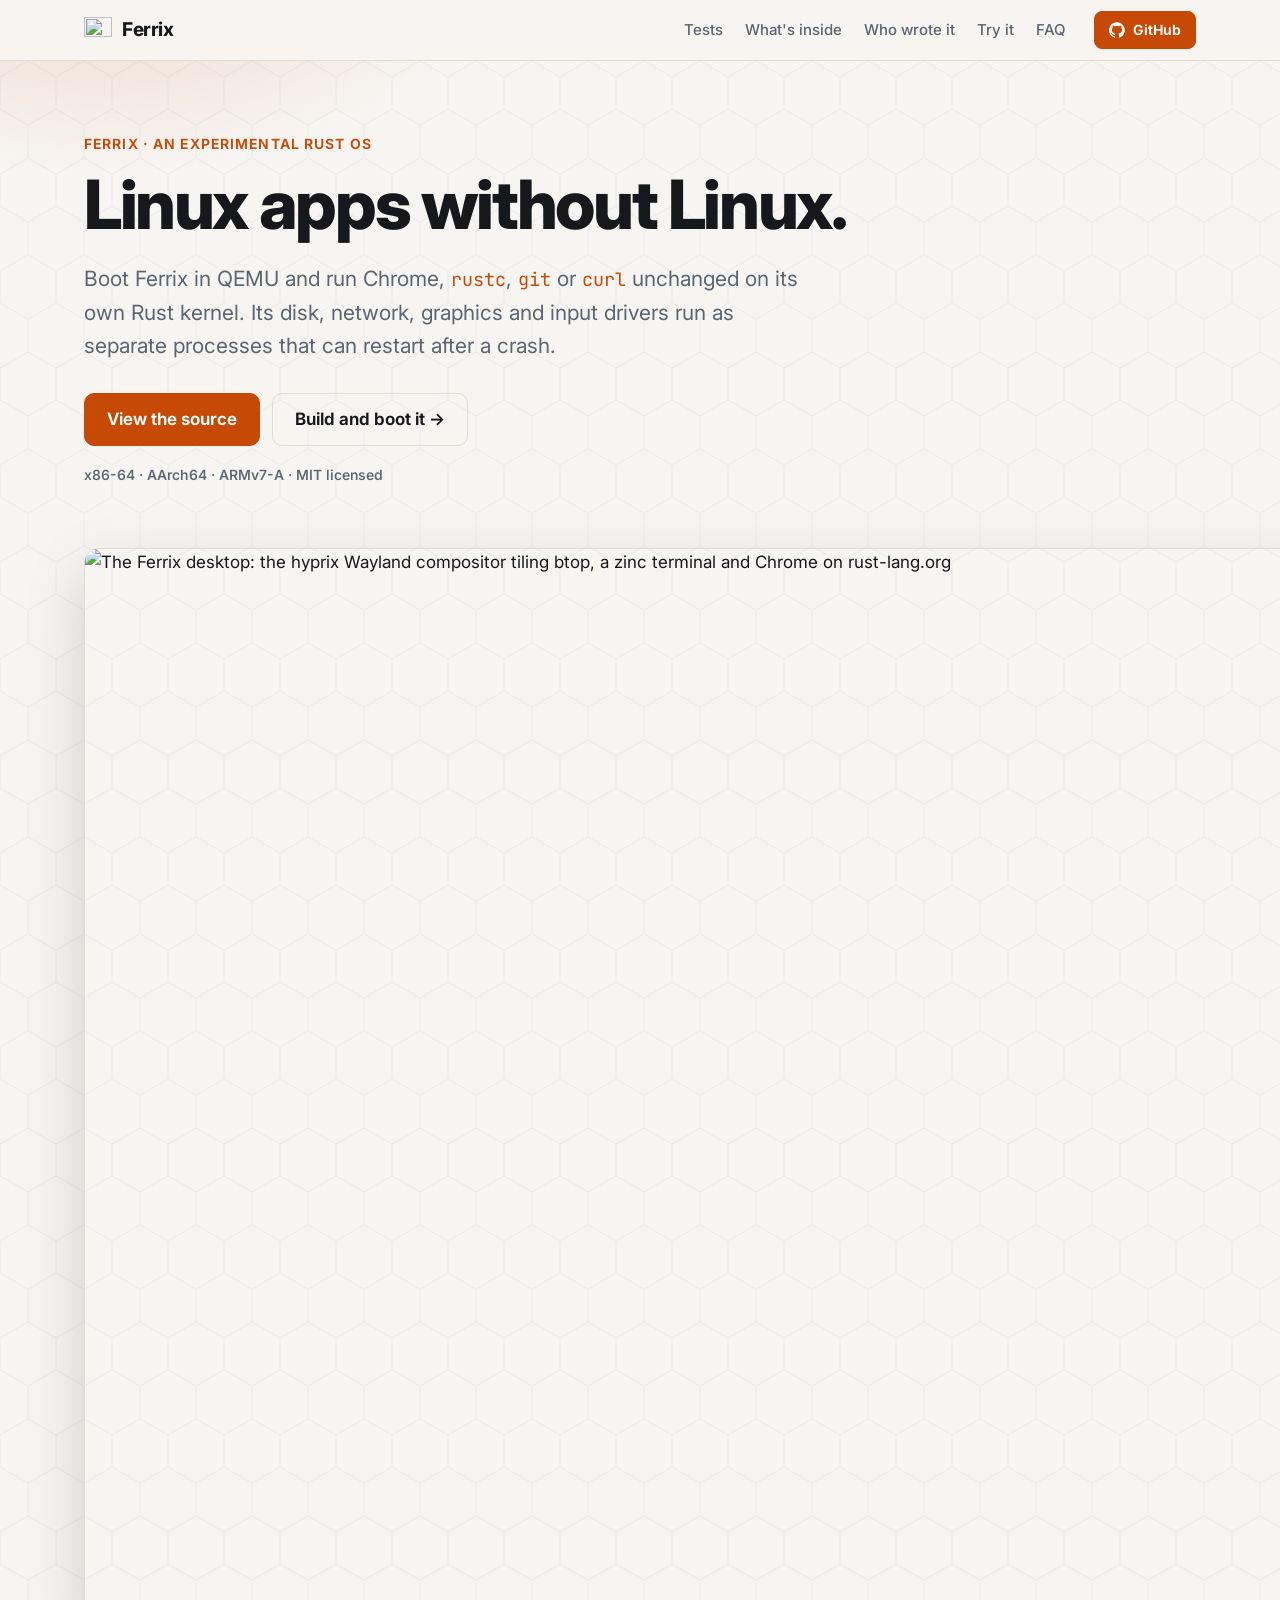
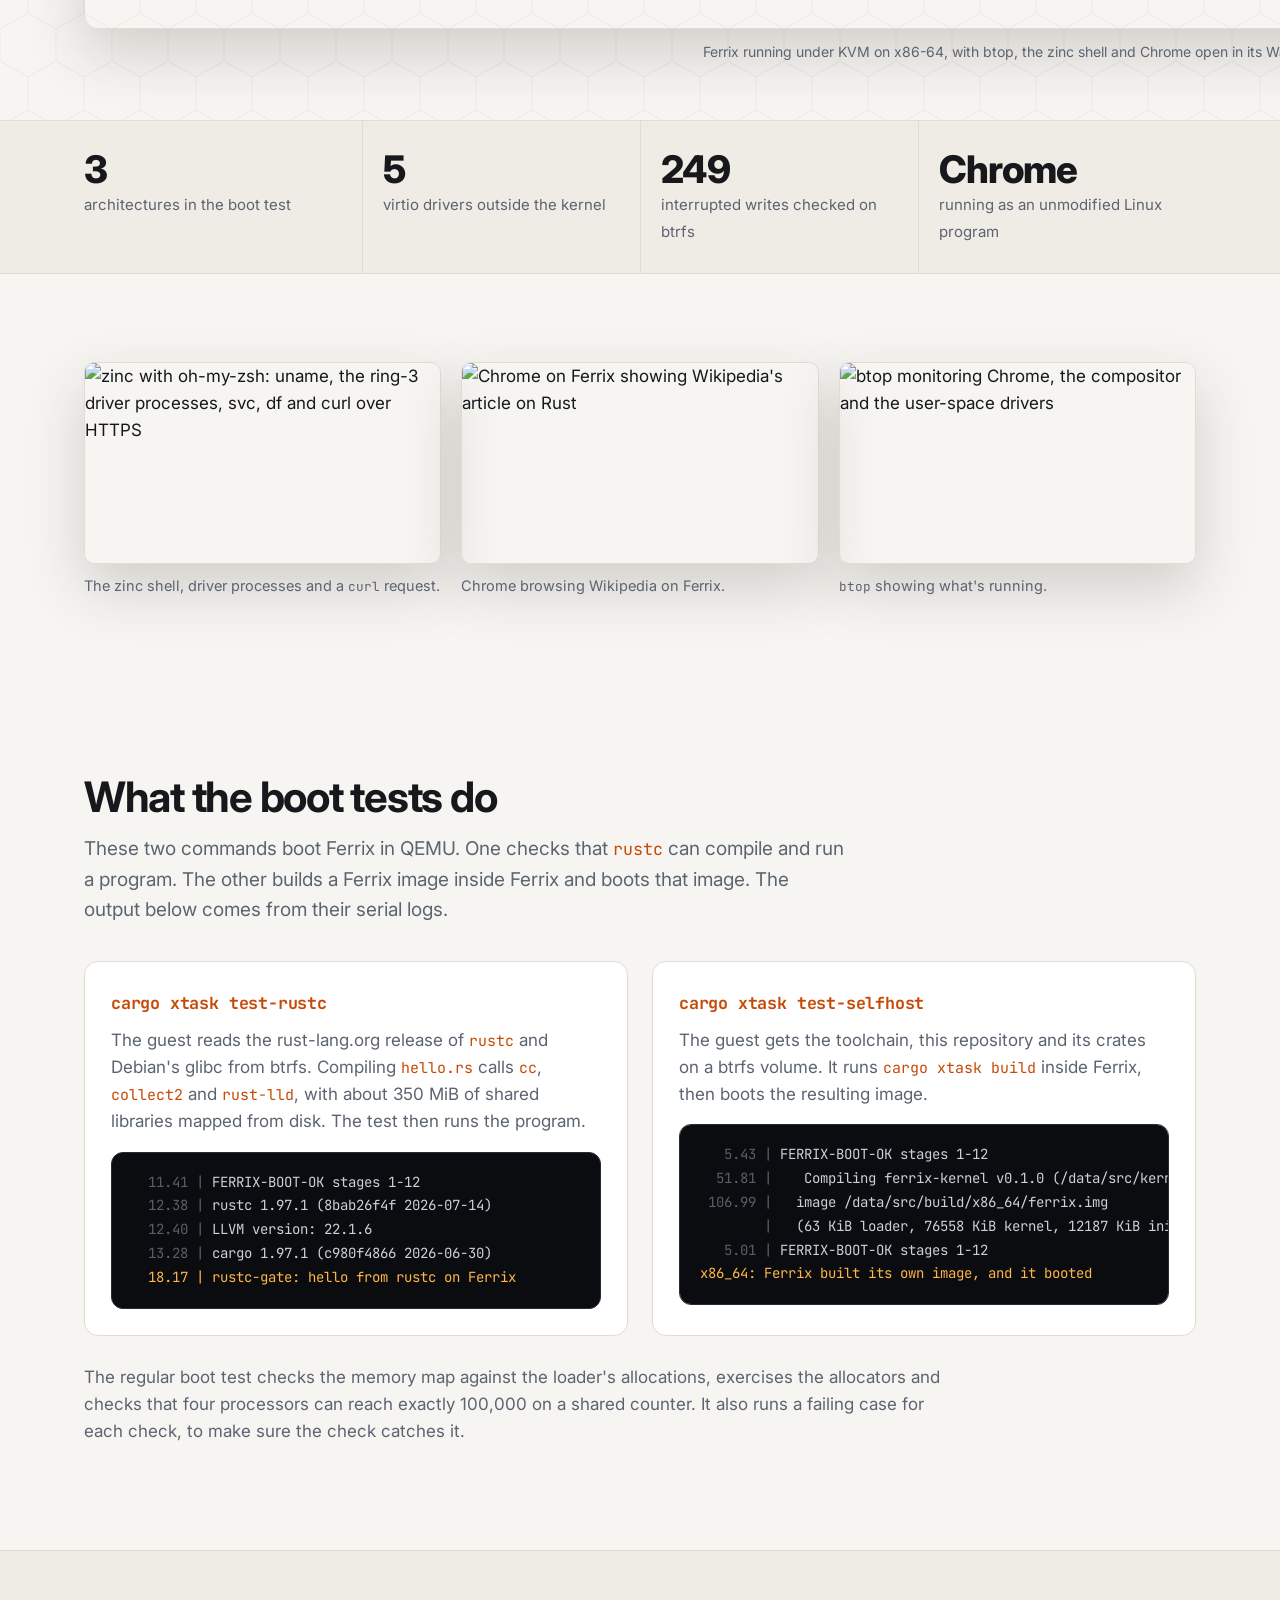
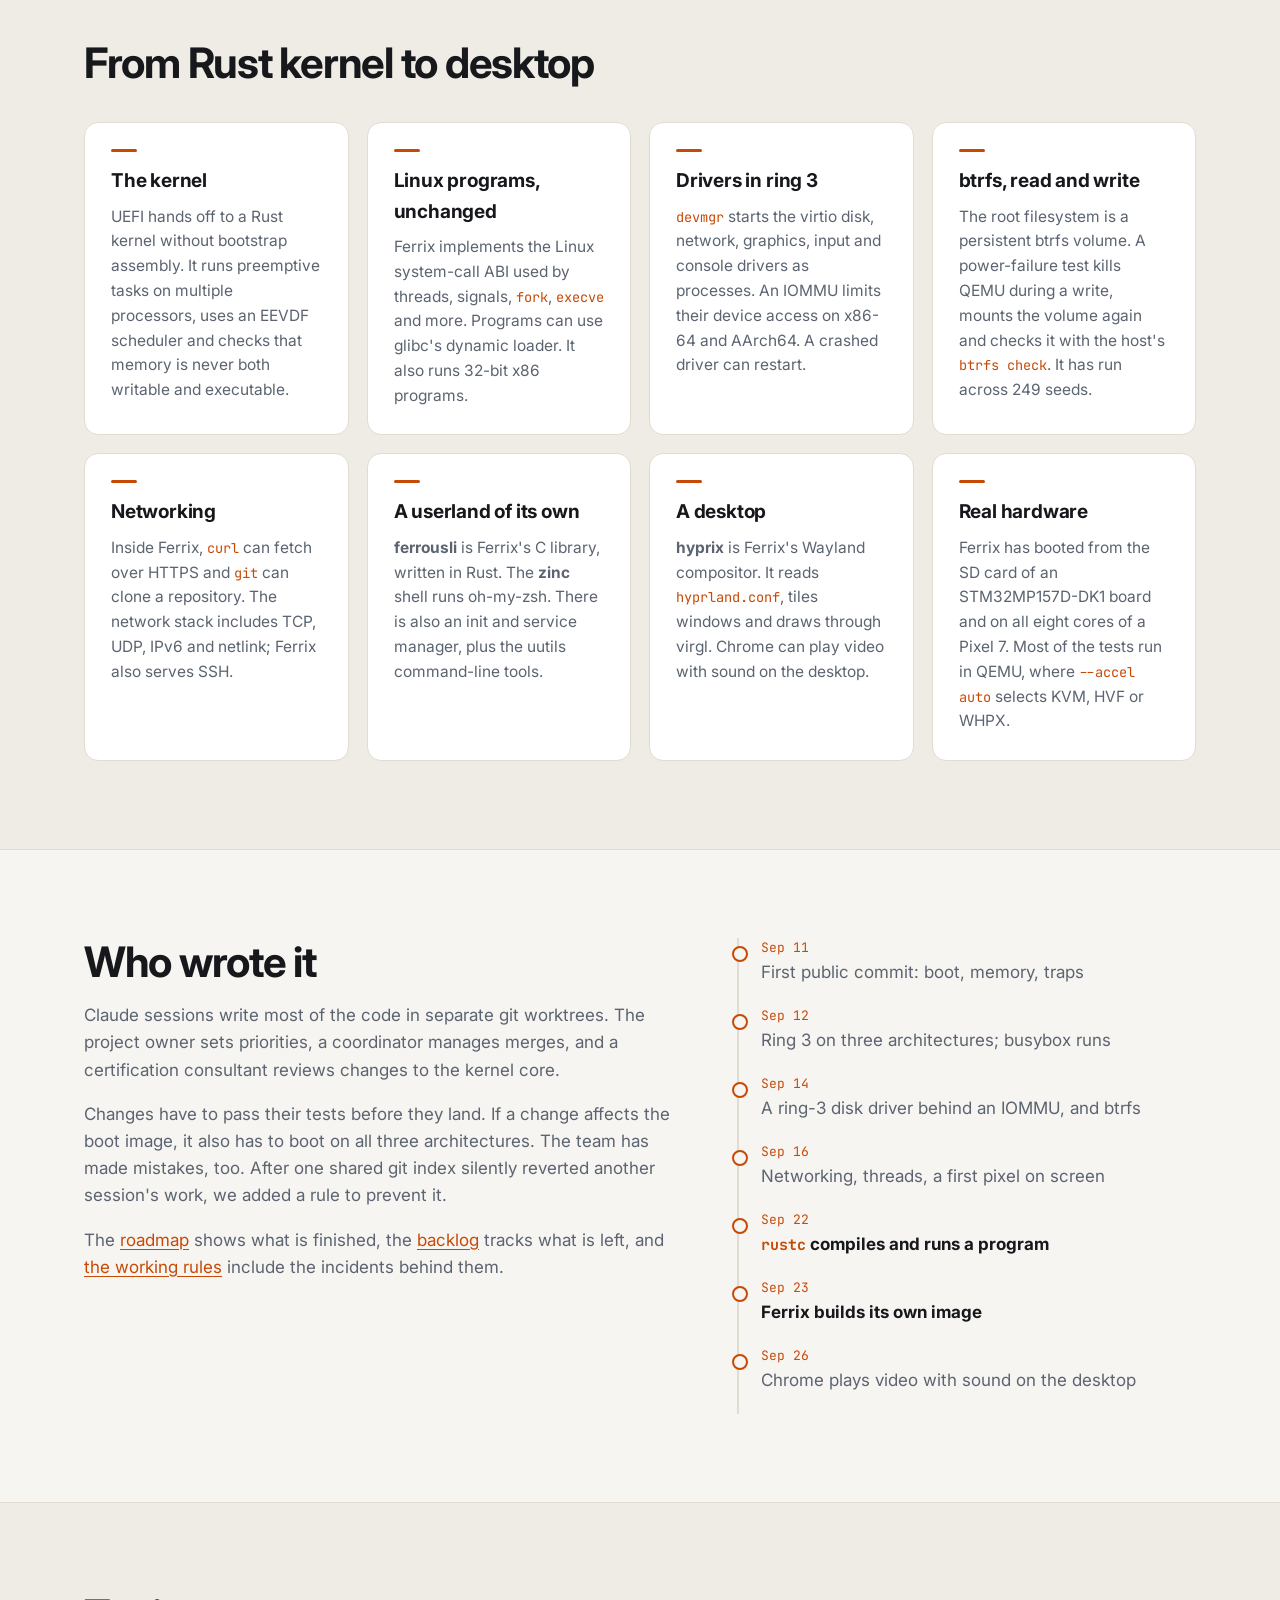
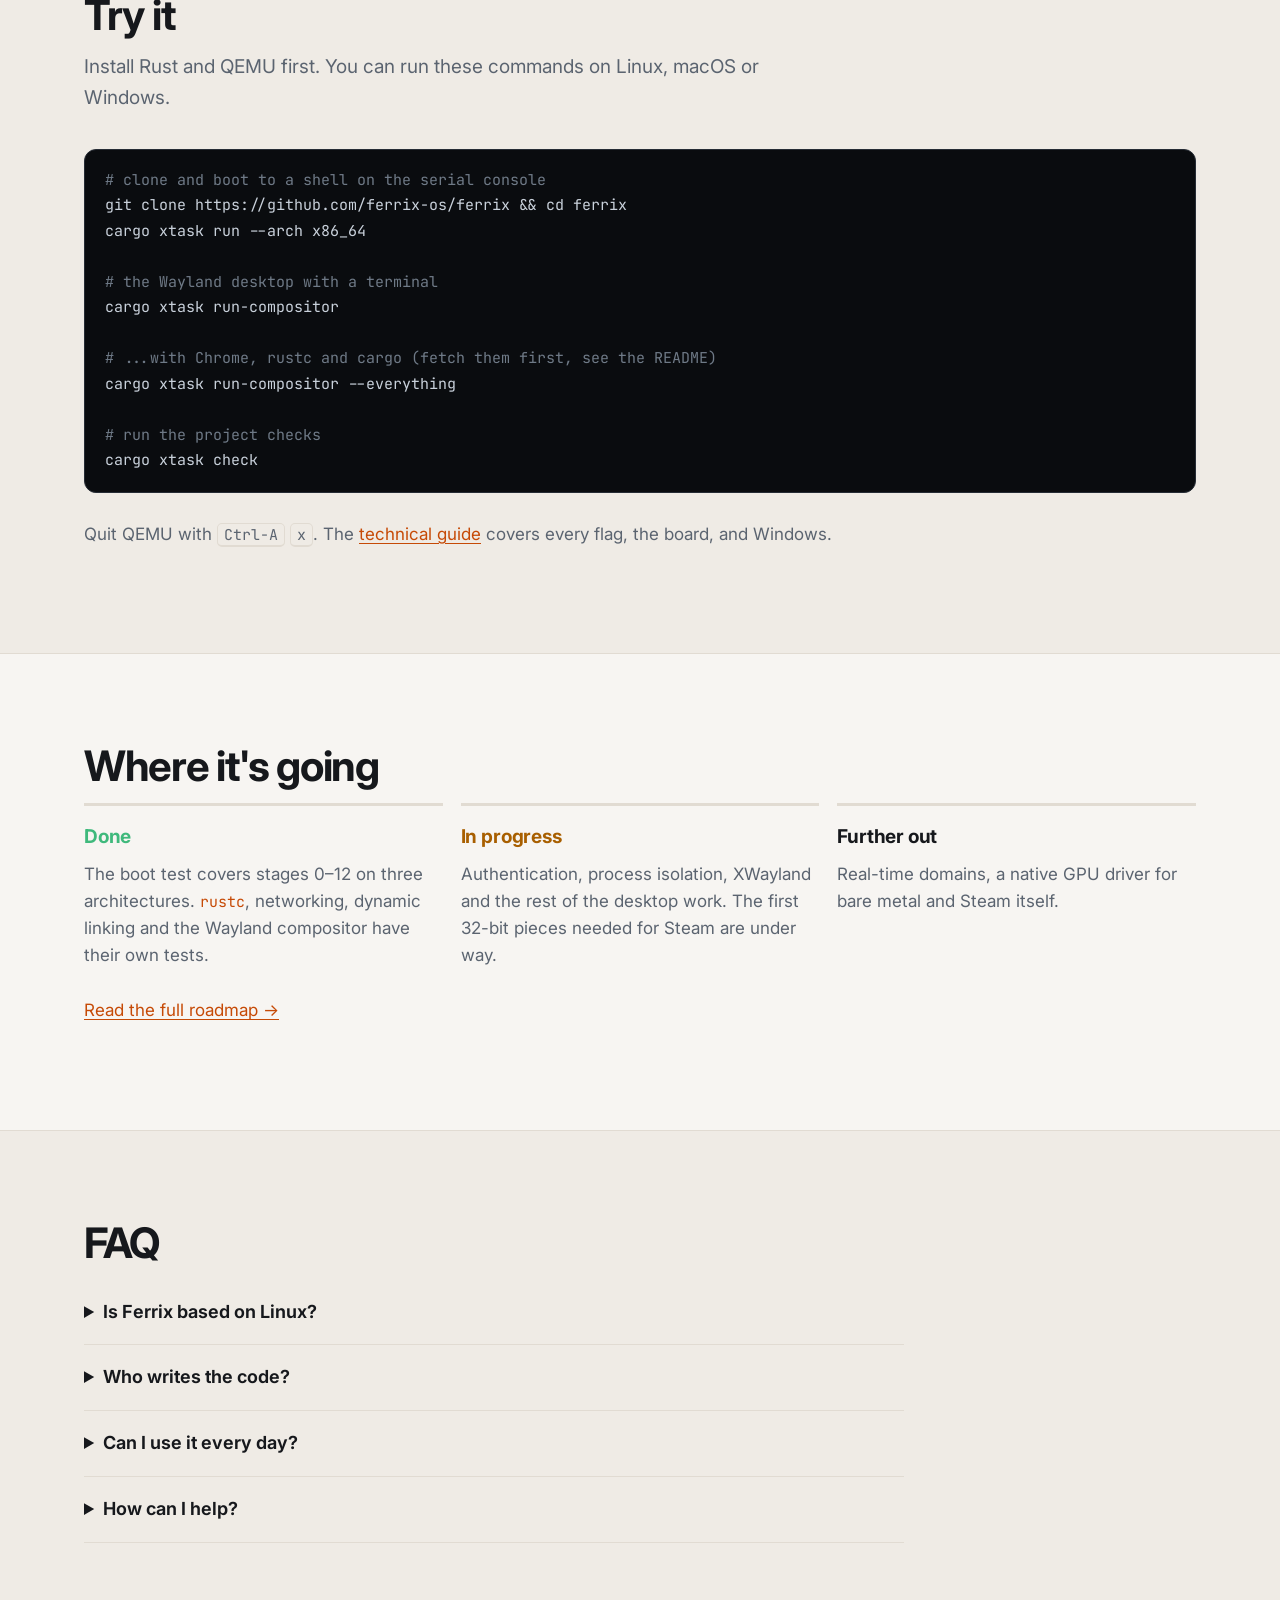
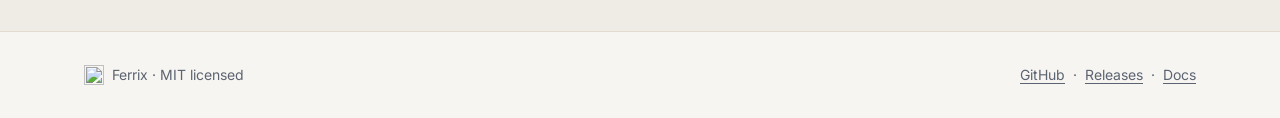
==== index.html @ 1e21b083 "Point every link at the ferrix-os organization The repositories moved from SetZero to the ferrix-os " ====
<!doctype html>
<html lang="en">
<head>
<meta charset="utf-8">
<meta name="viewport" content="width=device-width, initial-scale=1">
<title>Ferrix: a Rust operating system that runs Linux apps</title>
<meta name="description" content="Ferrix is an experimental Rust operating system. Boot its Wayland desktop in QEMU and run tested Linux apps unchanged on its own kernel.">
<link rel="canonical" href="https://ferrix-os.github.io/ferrix/">
<meta name="theme-color" content="#0d0f12" media="(prefers-color-scheme: dark)">
<meta name="theme-color" content="#f7f5f2" media="(prefers-color-scheme: light)">
<meta name="color-scheme" content="dark light">
<link rel="icon" href="assets/favicon.svg" type="image/svg+xml">
<link rel="icon" href="assets/favicon-32.png" sizes="32x32" type="image/png">
<link rel="apple-touch-icon" href="assets/apple-touch-icon.png">
<link rel="manifest" href="site.webmanifest">

<meta property="og:type" content="website">
<meta property="og:site_name" content="Ferrix">
<meta property="og:title" content="Ferrix: Linux apps without Linux">
<meta property="og:description" content="Boot Ferrix in QEMU and run Chrome, git, curl or rustc on its own Rust kernel. Drivers run as separate processes that can restart after a crash.">
<meta property="og:url" content="https://ferrix-os.github.io/ferrix/">
<meta property="og:image" content="https://ferrix-os.github.io/ferrix/assets/social-preview.png">
<meta property="og:image:width" content="1280">
<meta property="og:image:height" content="640">
<meta property="og:image:alt" content="Ferrix: Linux apps without Linux, beside a serial log showing rustc and a Ferrix image boot">
<meta name="twitter:card" content="summary_large_image">
<meta name="twitter:title" content="Ferrix: Linux apps without Linux">
<meta name="twitter:description" content="Chrome, git, curl and rustc run unchanged on Ferrix's own Rust kernel. Boot it in QEMU and see for yourself.">
<meta name="twitter:image" content="https://ferrix-os.github.io/ferrix/assets/social-preview.png">

<link rel="preconnect" href="https://fonts.googleapis.com">
<link rel="preconnect" href="https://fonts.gstatic.com" crossorigin>
<link href="https://fonts.googleapis.com/css2?family=Inter:wght@400;500;600;700;800&family=JetBrains+Mono:wght@400;600&display=swap" rel="stylesheet">
<link rel="stylesheet" href="style.css">

<script type="application/ld+json">
{
  "@context": "https://schema.org",
  "@graph": [
    {
      "@type": "SoftwareSourceCode",
      "name": "Ferrix",
      "description": "An experimental Rust operating system that runs tested Linux programs unchanged on its own kernel. Its disk, network, graphics and input drivers run as restartable processes.",
      "codeRepository": "https://github.com/ferrix-os/ferrix",
      "programmingLanguage": "Rust",
      "license": "https://opensource.org/licenses/MIT",
      "url": "https://ferrix-os.github.io/ferrix/",
      "image": "https://ferrix-os.github.io/ferrix/assets/social-preview.png",
      "keywords": "Rust operating system, Rust kernel, OS development, Linux ABI compatibility, userland drivers, btrfs, Wayland compositor"
    },
    {
      "@type": "SoftwareApplication",
      "name": "Ferrix",
      "applicationCategory": "OperatingSystem",
      "operatingSystem": "x86-64, AArch64, ARMv7-A (QEMU, STM32MP157D-DK1, Pixel 7)",
      "offers": { "@type": "Offer", "price": "0", "priceCurrency": "USD" },
      "url": "https://ferrix-os.github.io/ferrix/"
    },
    {
      "@type": "FAQPage",
      "mainEntity": [
        { "@type": "Question", "name": "Is Ferrix based on Linux?",
          "acceptedAnswer": { "@type": "Answer", "text": "No. Ferrix has its own Rust kernel, drivers, file systems, C library, shell and compositor. It implements the Linux system-call ABI used by the programs we test, so those binaries can run unchanged." } },
        { "@type": "Question", "name": "Who writes the code?",
          "acceptedAnswer": { "@type": "Answer", "text": "Mostly Claude sessions, working in separate git worktrees. The project owner sets priorities and reviews the results. The tests and working rules are in the repository." } },
        { "@type": "Question", "name": "Can I use it every day?",
          "acceptedAnswer": { "@type": "Answer", "text": "No. Ferrix is an experimental system. It runs a desktop, a browser and a compiler, but authentication, namespaces and seccomp are still being written." } },
        { "@type": "Question", "name": "How can I help?",
          "acceptedAnswer": { "@type": "Answer", "text": "Try booting it and file an issue if something fails. You can follow releases on GitHub." } }
      ]
    }
  ]
}
</script>
</head>
<body>
<a class="skip" href="#main">Skip to content</a>
<header class="nav">
  <div class="wrap nav-in">
    <a class="brand" href="./" aria-label="Ferrix home">
      <img src="assets/logo-mark.svg" alt="" width="28" height="28"> Ferrix
    </a>
    <nav aria-label="Sections">
      <a href="#proof">Tests</a>
      <a href="#features">What's inside</a>
      <a href="#built">Who wrote it</a>
      <a href="#try">Try it</a>
      <a href="#faq">FAQ</a>
    </nav>
    <a class="btn btn-small" href="https://github.com/ferrix-os/ferrix">
      <svg viewBox="0 0 16 16" width="16" height="16" aria-hidden="true"><path fill="currentColor" d="M8 .2a8 8 0 0 0-2.5 15.6c.4 0 .5-.2.5-.4v-1.5c-2.2.5-2.7-1-2.7-1-.4-.9-.9-1.2-.9-1.2-.7-.5.1-.5.1-.5.8.1 1.2.8 1.2.8.7 1.3 1.9.9 2.3.7.1-.5.3-.9.5-1.1-1.8-.2-3.6-.9-3.6-4 0-.9.3-1.6.8-2.1-.1-.2-.4-1 .1-2.1 0 0 .7-.2 2.2.8a7.5 7.5 0 0 1 4 0c1.5-1 2.2-.8 2.2-.8.5 1.1.2 1.9.1 2.1.5.6.8 1.3.8 2.1 0 3.1-1.9 3.8-3.7 4 .3.3.6.8.6 1.5v2.2c0 .2.1.5.6.4A8 8 0 0 0 8 .2Z"/></svg>
      GitHub
    </a>
  </div>
</header>

<main id="main">
<section class="hero">
  <div class="wrap hero-in">
    <div class="hero-copy">
      <p class="eyebrow">Ferrix &middot; an experimental Rust OS</p>
      <h1>Linux apps without Linux.</h1>
      <p class="lede">Boot Ferrix in QEMU and run Chrome, <code>rustc</code>, <code>git</code> or
        <code>curl</code> unchanged on its own Rust kernel. Its disk, network, graphics and input drivers
        run as separate processes that can restart after a crash.</p>
      <div class="ctas">
        <a class="btn" href="https://github.com/ferrix-os/ferrix">View the source</a>
        <a class="btn btn-ghost" href="#try">Build and boot it &rarr;</a>
      </div>
      <p class="arches">x86-64 &middot; AArch64 &middot; ARMv7-A &middot; MIT licensed</p>
    </div>
    <figure class="hero-shot">
      <img src="assets/desktop-hero.png" width="1920" height="1080"
           alt="The Ferrix desktop: the hyprix Wayland compositor tiling btop, a zinc terminal and Chrome on rust-lang.org">
      <figcaption>Ferrix running under KVM on x86-64, with btop, the zinc shell and Chrome open in its Wayland desktop.</figcaption>
    </figure>
  </div>
</section>

<section class="stats" aria-label="Ferrix in numbers">
  <div class="wrap stats-in">
    <div><b>3</b><span>architectures in the boot test</span></div>
    <div><b>5</b><span>virtio drivers outside the kernel</span></div>
    <div><b>249</b><span>interrupted writes checked on btrfs</span></div>
    <div><b>Chrome</b><span>running as an unmodified Linux program</span></div>
  </div>
</section>

<section class="section gallery-sec" aria-label="Screenshots">
  <div class="wrap gallery">
    <figure><img src="assets/terminal-omz.png" width="1920" height="1080" loading="lazy" alt="zinc with oh-my-zsh: uname, the ring-3 driver processes, svc, df and curl over HTTPS"><figcaption>The zinc shell, driver processes and a <code>curl</code> request.</figcaption></figure>
    <figure><img src="assets/desktop-chrome.png" width="1920" height="1080" loading="lazy" alt="Chrome on Ferrix showing Wikipedia's article on Rust"><figcaption>Chrome browsing Wikipedia on Ferrix.</figcaption></figure>
    <figure><img src="assets/btop.png" width="1920" height="1080" loading="lazy" alt="btop monitoring Chrome, the compositor and the user-space drivers"><figcaption><code>btop</code> showing what's running.</figcaption></figure>
  </div>
</section>

<section id="proof" class="section">
  <div class="wrap">
    <h2>What the boot tests do</h2>
    <p class="sub">These two commands boot Ferrix in QEMU. One checks that <code>rustc</code> can compile
      and run a program. The other builds a Ferrix image inside Ferrix and boots that image.
      The output below comes from their serial logs.</p>
    <div class="proof">
      <article>
        <h3><code>cargo xtask test-rustc</code></h3>
        <p>The guest reads the rust-lang.org release of <code>rustc</code> and Debian's glibc from btrfs.
          Compiling <code>hello.rs</code> calls <code>cc</code>, <code>collect2</code> and <code>rust-lld</code>,
          with about 350&nbsp;MiB of shared libraries mapped from disk. The test then runs the program.</p>
        <pre class="term"><span class="ts">  11.41 |</span> FERRIX-BOOT-OK stages 1-12
<span class="ts">  12.38 |</span> rustc 1.97.1 (8bab26f4f 2026-07-14)
<span class="ts">  12.40 |</span> LLVM version: 22.1.6
<span class="ts">  13.28 |</span> cargo 1.97.1 (c980f4866 2026-06-30)
<span class="ts hi">  18.17 |</span><span class="hi"> rustc-gate: hello from rustc on Ferrix</span></pre>
      </article>
      <article>
        <h3><code>cargo xtask test-selfhost</code></h3>
        <p>The guest gets the toolchain, this repository and its crates on a btrfs volume.
          It runs <code>cargo xtask build</code> inside Ferrix, then boots the resulting image.</p>
        <pre class="term"><span class="ts">   5.43 |</span> FERRIX-BOOT-OK stages 1-12
<span class="ts">  51.81 |</span>    Compiling ferrix-kernel v0.1.0 (/data/src/kernel)
<span class="ts"> 106.99 |</span>   image /data/src/build/x86_64/ferrix.img
<span class="ts">        |</span>   (63 KiB loader, 76558 KiB kernel, 12187 KiB initramfs)
<span class="ts">   5.01 |</span> FERRIX-BOOT-OK stages 1-12
<span class="hi">x86_64: Ferrix built its own image, and it booted</span></pre>
      </article>
    </div>
    <p class="note">The regular boot test checks the memory map against the loader's allocations,
      exercises the allocators and checks that four processors can reach exactly 100,000 on a shared counter.
      It also runs a failing case for each check, to make sure the check catches it.</p>
  </div>
</section>

<section id="features" class="section alt">
  <div class="wrap">
    <h2>From Rust kernel to desktop</h2>
    <div class="grid">
      <article class="card">
        <h3>The kernel</h3>
        <p>UEFI hands off to a Rust kernel without bootstrap assembly. It runs preemptive tasks on multiple
          processors, uses an EEVDF scheduler and checks that memory is never both writable and executable.</p>
      </article>
      <article class="card">
        <h3>Linux programs, unchanged</h3>
        <p>Ferrix implements the Linux system-call ABI used by threads, signals, <code>fork</code>,
          <code>execve</code> and more. Programs can use glibc's dynamic loader. It also runs 32-bit x86 programs.</p>
      </article>
      <article class="card">
        <h3>Drivers in ring 3</h3>
        <p><code>devmgr</code> starts the virtio disk, network, graphics, input and console drivers as
          processes. An IOMMU limits their device access on x86-64 and AArch64. A crashed driver can restart.</p>
      </article>
      <article class="card">
        <h3>btrfs, read and write</h3>
        <p>The root filesystem is a persistent btrfs volume. A power-failure test kills QEMU during a write,
          mounts the volume again and checks it with the host's <code>btrfs check</code>. It has run across 249 seeds.</p>
      </article>
      <article class="card">
        <h3>Networking</h3>
        <p>Inside Ferrix, <code>curl</code> can fetch over HTTPS and <code>git</code> can clone a repository.
          The network stack includes TCP, UDP, IPv6 and netlink; Ferrix also serves SSH.</p>
      </article>
      <article class="card">
        <h3>A userland of its own</h3>
        <p><b>ferrousli</b> is Ferrix's C library, written in Rust. The <b>zinc</b> shell runs oh-my-zsh.
          There is also an init and service manager, plus the uutils command-line tools.</p>
      </article>
      <article class="card">
        <h3>A desktop</h3>
        <p><b>hyprix</b> is Ferrix's Wayland compositor. It reads <code>hyprland.conf</code>, tiles windows
          and draws through virgl. Chrome can play video with sound on the desktop.</p>
      </article>
      <article class="card">
        <h3>Real hardware</h3>
        <p>Ferrix has booted from the SD card of an STM32MP157D-DK1 board and on all eight cores of a
          Pixel 7. Most of the tests run in QEMU, where <code>--accel auto</code> selects KVM, HVF or WHPX.</p>
      </article>
    </div>
  </div>
</section>

<section id="built" class="section">
  <div class="wrap built">
    <div>
      <h2>Who wrote it</h2>
      <p>Claude sessions write most of the code in separate git worktrees. The project owner sets
        priorities, a coordinator manages merges, and a certification consultant reviews changes
        to the kernel core.</p>
      <p>Changes have to pass their tests before they land. If a change affects the boot image,
        it also has to boot on all three architectures. The team has made mistakes, too. After one
        shared git index silently reverted another session's work, we added a rule to prevent it.</p>
      <p>The <a href="https://github.com/ferrix-os/ferrix/tree/main/docs/roadmap">roadmap</a> shows what is finished,
        the <a href="https://github.com/ferrix-os/ferrix/blob/main/docs/BACKLOG.md">backlog</a> tracks what is left,
        and <a href="https://github.com/ferrix-os/ferrix/blob/main/docs/CONVENTIONS.md">the working rules</a>
        include the incidents behind them.</p>
    </div>
    <ol class="timeline" aria-label="Milestones">
      <li><time datetime="2026-09-11">Sep 11</time> First public commit: boot, memory, traps</li>
      <li><time datetime="2026-09-12">Sep 12</time> Ring 3 on three architectures; busybox runs</li>
      <li><time datetime="2026-09-14">Sep 14</time> A ring-3 disk driver behind an IOMMU, and btrfs</li>
      <li><time datetime="2026-09-16">Sep 16</time> Networking, threads, a first pixel on screen</li>
      <li><time datetime="2026-09-22">Sep 22</time> <b><code>rustc</code> compiles and runs a program</b></li>
      <li><time datetime="2026-09-23">Sep 23</time> <b>Ferrix builds its own image</b></li>
      <li><time datetime="2026-09-26">Sep 26</time> Chrome plays video with sound on the desktop</li>
    </ol>
  </div>
</section>

<section id="try" class="section alt">
  <div class="wrap">
    <h2>Try it</h2>
    <p class="sub">Install Rust and QEMU first. You can run these commands on Linux, macOS or Windows.</p>
    <pre class="term big"><span class="c"># clone and boot to a shell on the serial console</span>
git clone https://github.com/ferrix-os/ferrix &amp;&amp; cd ferrix
cargo xtask run --arch x86_64

<span class="c"># the Wayland desktop with a terminal</span>
cargo xtask run-compositor

<span class="c"># ...with Chrome, rustc and cargo (fetch them first, see the README)</span>
cargo xtask run-compositor --everything

<span class="c"># run the project checks</span>
cargo xtask check</pre>
    <p class="note">Quit QEMU with <kbd>Ctrl-A</kbd> <kbd>x</kbd>. The
      <a href="https://github.com/ferrix-os/ferrix/blob/main/docs/GUIDE.md#getting-started">technical guide</a> covers every flag, the
      board, and Windows.</p>
  </div>
</section>

<section id="roadmap" class="section">
  <div class="wrap">
    <h2>Where it's going</h2>
    <div class="road">
      <div><h3 class="done">Done</h3><p>The boot test covers stages 0&ndash;12 on three architectures. <code>rustc</code>, networking, dynamic linking and the Wayland compositor have their own tests.</p></div>
      <div><h3 class="doing">In progress</h3><p>Authentication, process isolation, XWayland and the rest of the desktop work. The first 32-bit pieces needed for Steam are under way.</p></div>
      <div><h3>Further out</h3><p>Real-time domains, a native GPU driver for bare metal and Steam itself.</p></div>
    </div>
    <p class="note"><a href="https://github.com/ferrix-os/ferrix/tree/main/docs/roadmap">Read the full roadmap &rarr;</a></p>
  </div>
</section>

<section id="faq" class="section alt">
  <div class="wrap faq">
    <h2>FAQ</h2>
    <details><summary>Is Ferrix based on Linux?</summary>
      <p>No. Ferrix has its own Rust kernel, drivers, file systems, C library, shell and compositor.
        It implements the Linux system-call ABI used by the programs we test, so those binaries can run unchanged.
        <code>uname -s</code> says <code>Ferrix</code>.</p></details>
    <details><summary>Who writes the code?</summary>
      <p>Mostly Claude sessions, working in separate git worktrees. The project owner sets priorities
        and reviews the results. The tests and working rules are in the repository.</p></details>
    <details><summary>Can I use it every day?</summary>
      <p>No. Ferrix is an experimental system. It runs a desktop, a browser and a compiler, but
        authentication, namespaces and seccomp are still being written.</p></details>
    <details><summary>How can I help?</summary>
      <p>Try booting it and file an issue if something fails. You can follow releases on GitHub.</p></details>
  </div>
</section>
</main>

<footer class="foot">
  <div class="wrap foot-in">
    <span><img src="assets/logo-mark.svg" alt="" width="20" height="20"> Ferrix &middot; MIT licensed</span>
    <span><a href="https://github.com/ferrix-os/ferrix">GitHub</a> &middot;
      <a href="https://github.com/ferrix-os/ferrix/releases">Releases</a> &middot;
      <a href="https://github.com/ferrix-os/ferrix/tree/main/docs">Docs</a></span>
  </div>
</footer>
</body>
</html>
---- style.css ----
/* Ferrix website. Palette and type follow docs/brand/BRAND.md. */
:root {
  --bg: #0d0f12;
  --bg-alt: #111419;
  --surface: #161a20;
  --line: #262c35;
  --text: #eef1f5;
  --muted: #9aa4b2;
  --rust: #ff7a2b;
  --ember: #ffb547;
  --term-bg: #0a0c0f;
  --term-text: #c9d1db;
  --term-dim: #56606c;
  --shadow: 0 30px 80px rgba(0, 0, 0, .45);
  --radius: 14px;
  --mono: "JetBrains Mono", ui-monospace, "Liberation Mono", monospace;
  color-scheme: dark;
}
@media (prefers-color-scheme: light) {
  :root:not([data-theme="dark"]) {
    --bg: #f7f5f2;
    --bg-alt: #efebe5;
    --surface: #ffffff;
    --line: #e1dbd2;
    --text: #16181c;
    --muted: #5b6470;
    --rust: #c64a06;
    --ember: #a85f00;
    --shadow: 0 24px 60px rgba(40, 30, 20, .18);
    color-scheme: light;
  }
}

* { box-sizing: border-box; }
html { scroll-behavior: smooth; scroll-padding-top: 72px; }
body {
  margin: 0;
  background: var(--bg);
  color: var(--text);
  font: 17px/1.6 Inter, system-ui, sans-serif;
  -webkit-font-smoothing: antialiased;
}
img { max-width: 100%; height: auto; }
a { color: var(--rust); text-underline-offset: 3px; }
code, kbd { font-family: var(--mono); font-size: .88em; }
p code, li code, h1 code, h3 code, summary code { color: var(--rust); }
kbd { border: 1px solid var(--line); border-bottom-width: 2px; border-radius: 5px; padding: 1px 6px; }
.wrap { max-width: 1160px; margin: 0 auto; padding: 0 24px; }
.skip { position: absolute; left: -999px; }
.skip:focus { left: 16px; top: 12px; z-index: 10; background: var(--surface); padding: 8px 12px; }

/* navigation */
.nav {
  position: sticky; top: 0; z-index: 5;
  background: color-mix(in srgb, var(--bg) 82%, transparent);
  backdrop-filter: blur(12px);
  border-bottom: 1px solid var(--line);
}
.nav-in { display: flex; align-items: center; gap: 28px; height: 60px; }
.brand { display: flex; align-items: center; gap: 10px; color: var(--text);
         font-weight: 750; font-size: 19px; letter-spacing: -.02em; text-decoration: none; }
.nav nav { display: flex; gap: 22px; margin-left: auto; }
.nav nav a { color: var(--muted); text-decoration: none; font-size: 15px; font-weight: 500; }
.nav nav a:hover { color: var(--text); }

/* buttons */
.btn {
  display: inline-flex; align-items: center; gap: 8px;
  background: var(--rust); color: #fff; font-weight: 650; text-decoration: none;
  padding: 12px 22px; border-radius: 10px; border: 1.5px solid var(--rust);
  transition: transform .15s ease, filter .15s ease;
}
.btn:hover { transform: translateY(-1px); filter: brightness(1.08); }
.btn-ghost { background: transparent; color: var(--text); border-color: var(--line); }
.btn-small { padding: 7px 14px; font-size: 14px; border-radius: 8px; }

/* hero */
.hero {
  position: relative; overflow: hidden; padding: 72px 0 56px;
  background:
    radial-gradient(600px 400px at 8% -10%, color-mix(in srgb, var(--rust) 22%, transparent), transparent 70%),
    url("assets/lattice.svg");
}
.hero-in { display: grid; grid-template-columns: 1fr; gap: 48px; }
.eyebrow { color: var(--rust); font-weight: 650; font-size: 14px; letter-spacing: .08em;
           text-transform: uppercase; margin: 0 0 14px; }
h1 { font-size: clamp(38px, 6vw, 68px); line-height: 1.04; letter-spacing: -.035em;
     margin: 0; font-weight: 800; max-width: 900px; }
h1 code { font-size: .86em; }
.lede { font-size: clamp(18px, 2vw, 21px); color: var(--muted); max-width: 720px; margin: 22px 0 0; }
.ctas { display: flex; flex-wrap: wrap; gap: 12px; margin-top: 30px; }
.arches { color: var(--muted); font-size: 14px; font-weight: 550; margin-top: 18px; }
.hero-shot { margin: 0; }
.hero-shot img { display: block; border-radius: var(--radius); border: 1px solid var(--line);
                 box-shadow: var(--shadow); }
.hero-shot figcaption { color: var(--muted); font-size: 14px; margin-top: 12px; text-align: center; }

/* stats */
.stats { border-block: 1px solid var(--line); background: var(--bg-alt); }
.stats-in { display: grid; grid-template-columns: repeat(4, 1fr); }
.stats-in > div { padding: 28px 20px; border-left: 1px solid var(--line); }
.stats-in > div:first-child { border-left: 0; padding-left: 0; }
.stats b { display: block; font-size: 38px; font-weight: 800; letter-spacing: -.03em; line-height: 1.1; }
.stats span { color: var(--muted); font-size: 15px; }

/* gallery */
.gallery-sec { padding-bottom: 0; }
.gallery { display: grid; grid-template-columns: repeat(3, minmax(0, 1fr)); gap: 20px; }
.gallery figure { margin: 0; }
.gallery img { display: block; border-radius: 10px; border: 1px solid var(--line); box-shadow: var(--shadow); }
.gallery figcaption { color: var(--muted); font-size: 14.5px; margin-top: 10px; }
@media (max-width: 760px) { .gallery { grid-template-columns: minmax(0, 1fr); } }

/* sections */
.section { padding: 88px 0; }
.section.alt { background: var(--bg-alt); border-block: 1px solid var(--line); }
h2 { font-size: clamp(28px, 3.6vw, 42px); letter-spacing: -.03em; line-height: 1.12; margin: 0 0 14px; }
h3 { font-size: 19px; letter-spacing: -.01em; margin: 0 0 8px; }
.sub { color: var(--muted); font-size: 19px; max-width: 760px; margin: 0 0 36px; }
.note { color: var(--muted); max-width: 860px; margin-top: 28px; }

.term {
  background: var(--term-bg); color: var(--term-text); font-family: var(--mono);
  font-size: 14px; line-height: 1.7; padding: 18px 20px; border-radius: 12px;
  border: 1px solid #262c35; overflow-x: auto; margin: 16px 0 0;
}
.term .ts { color: var(--term-dim); }
.term .hi { color: #ffb547; }
.term .c { color: #6f7a87; }
.term.big { font-size: 15px; }

.proof { display: grid; grid-template-columns: minmax(0, 1fr) minmax(0, 1fr); gap: 24px; }
.proof > *, .grid > *, .built > *, .road > * { min-width: 0; }
.proof article, .card {
  background: var(--surface); border: 1px solid var(--line); border-radius: var(--radius); padding: 26px;
}
.proof p { color: var(--muted); margin: 0; }

.grid { display: grid; grid-template-columns: repeat(4, 1fr); gap: 18px; margin-top: 36px; }
.card p { color: var(--muted); font-size: 15.5px; margin: 0; }
.card h3::before { content: ""; display: block; width: 26px; height: 3px; border-radius: 2px;
                   background: var(--rust); margin-bottom: 14px; }

.built { display: grid; grid-template-columns: 1.3fr 1fr; gap: 56px; align-items: start; }
.built p { color: var(--muted); }
.timeline { list-style: none; margin: 0; padding: 0; border-left: 2px solid var(--line); }
.timeline li { position: relative; padding: 0 0 20px 22px; color: var(--muted); }
.timeline li::before { content: ""; position: absolute; left: -7px; top: 8px; width: 12px; height: 12px;
                       border-radius: 50%; background: var(--bg); border: 2px solid var(--rust); }
.timeline b { color: var(--text); }
.timeline time { display: block; font-family: var(--mono); font-size: 13px; color: var(--rust); }

.road { display: grid; grid-template-columns: repeat(3, 1fr); gap: 18px; }
.road > div { border-top: 3px solid var(--line); padding-top: 16px; }
.road p { color: var(--muted); margin: 0; }
.road .done { color: #3fb97c; }
.road .doing { color: var(--ember); }

.faq details { border-bottom: 1px solid var(--line); padding: 18px 0; max-width: 820px; }
.faq summary { cursor: pointer; font-weight: 650; font-size: 18px; }
.faq details p { color: var(--muted); margin: 10px 0 0; }

.foot { padding: 32px 0; color: var(--muted); font-size: 14px; }
.foot-in { display: flex; justify-content: space-between; gap: 16px; flex-wrap: wrap; }
.foot-in span { display: inline-flex; align-items: center; gap: 8px; }
.foot a { color: var(--muted); }

@media (max-width: 960px) {
  .grid { grid-template-columns: 1fr 1fr; }
  .proof, .built { grid-template-columns: minmax(0, 1fr); }
  .stats-in { grid-template-columns: 1fr 1fr; }
  .stats-in > div:nth-child(3) { border-left: 0; padding-left: 0; }
  .stats-in > div { border-top: 1px solid var(--line); }
  .stats-in > div:nth-child(-n+2) { border-top: 0; }
}
@media (max-width: 640px) {
  body { font-size: 16px; }
  .nav nav { display: none; }
  .nav-in { justify-content: space-between; }
  .grid, .road { grid-template-columns: 1fr; }
  .stats-in > div { padding: 20px 12px; }
  .proof article, .card { padding: 20px; }
  .term { font-size: 12.5px; padding: 14px; }
  .stats-in > div:nth-child(odd) { padding-left: 0; }
  .stats b { font-size: 30px; }
  .section { padding: 60px 0; }
  .hero { padding-top: 44px; }
  .wrap { padding: 0 16px; }
}
@media (prefers-reduced-motion: reduce) {
  html { scroll-behavior: auto; }
  .btn { transition: none; }
}
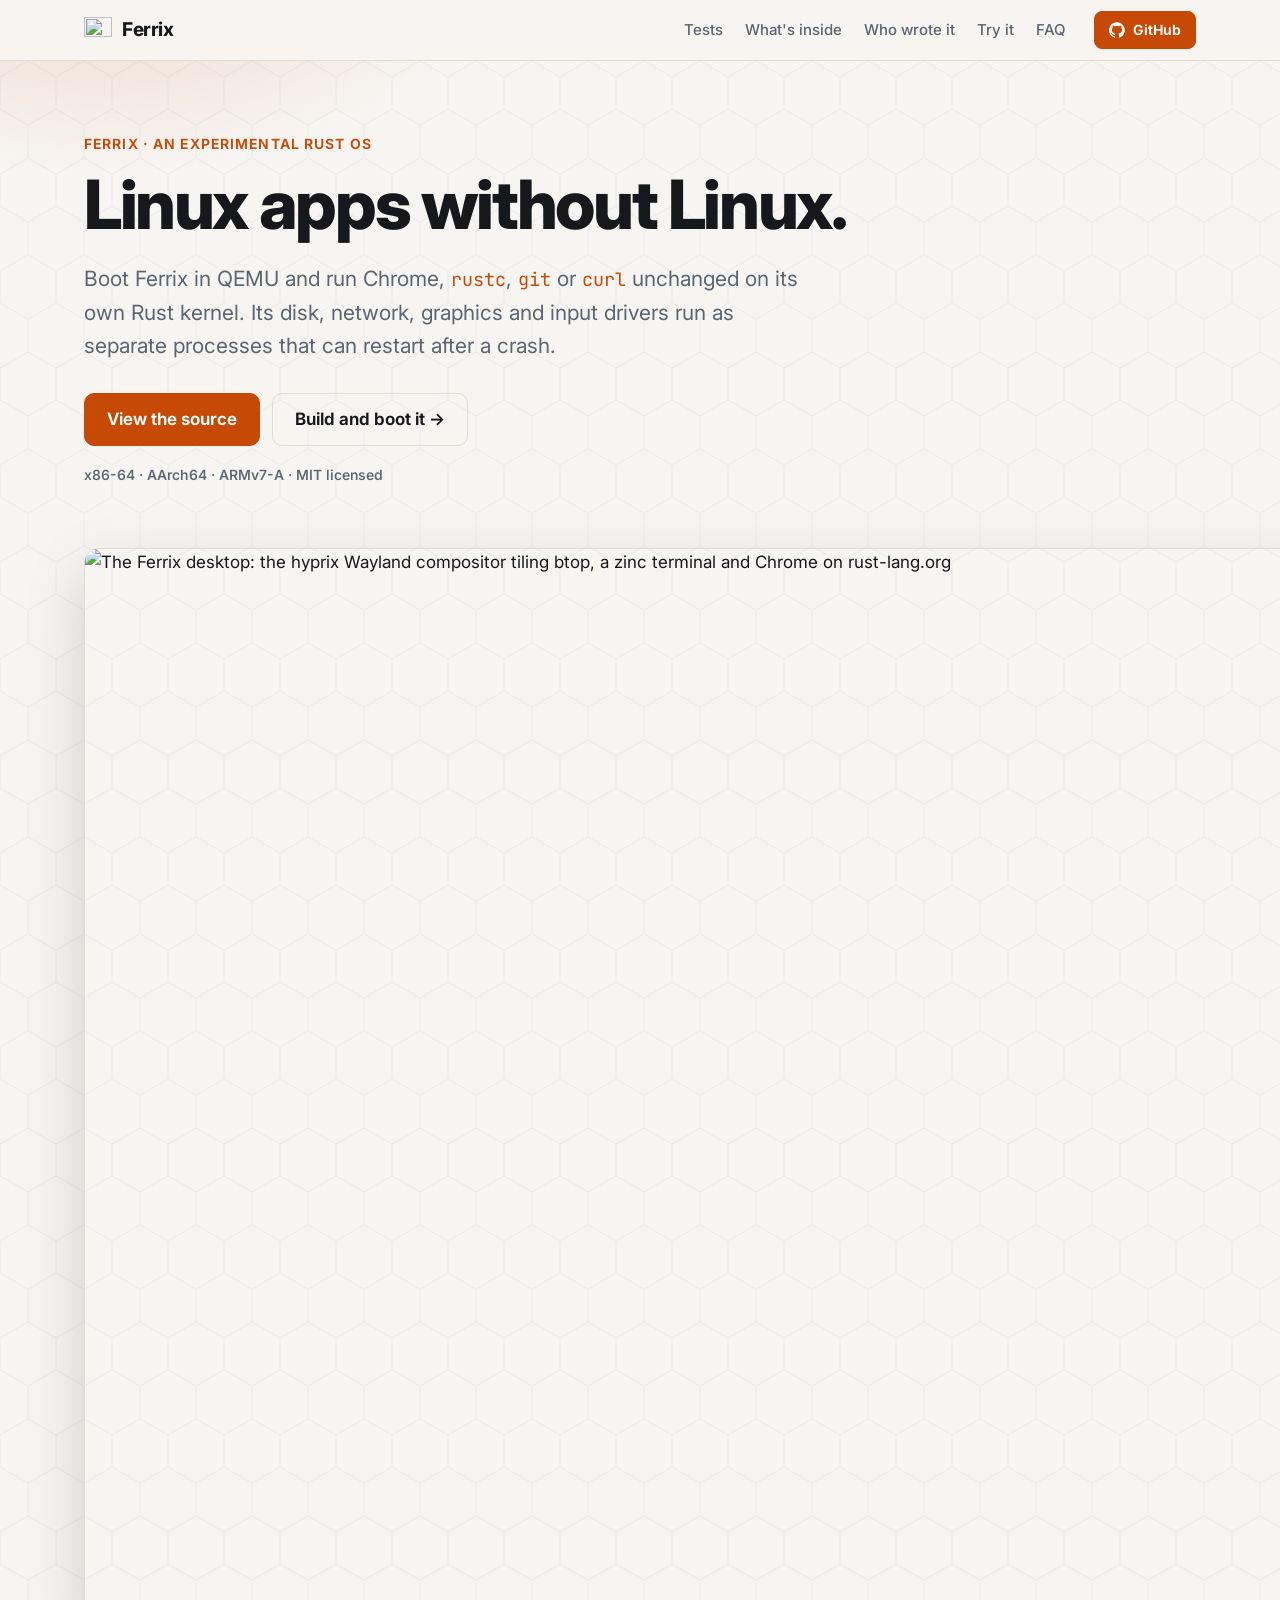
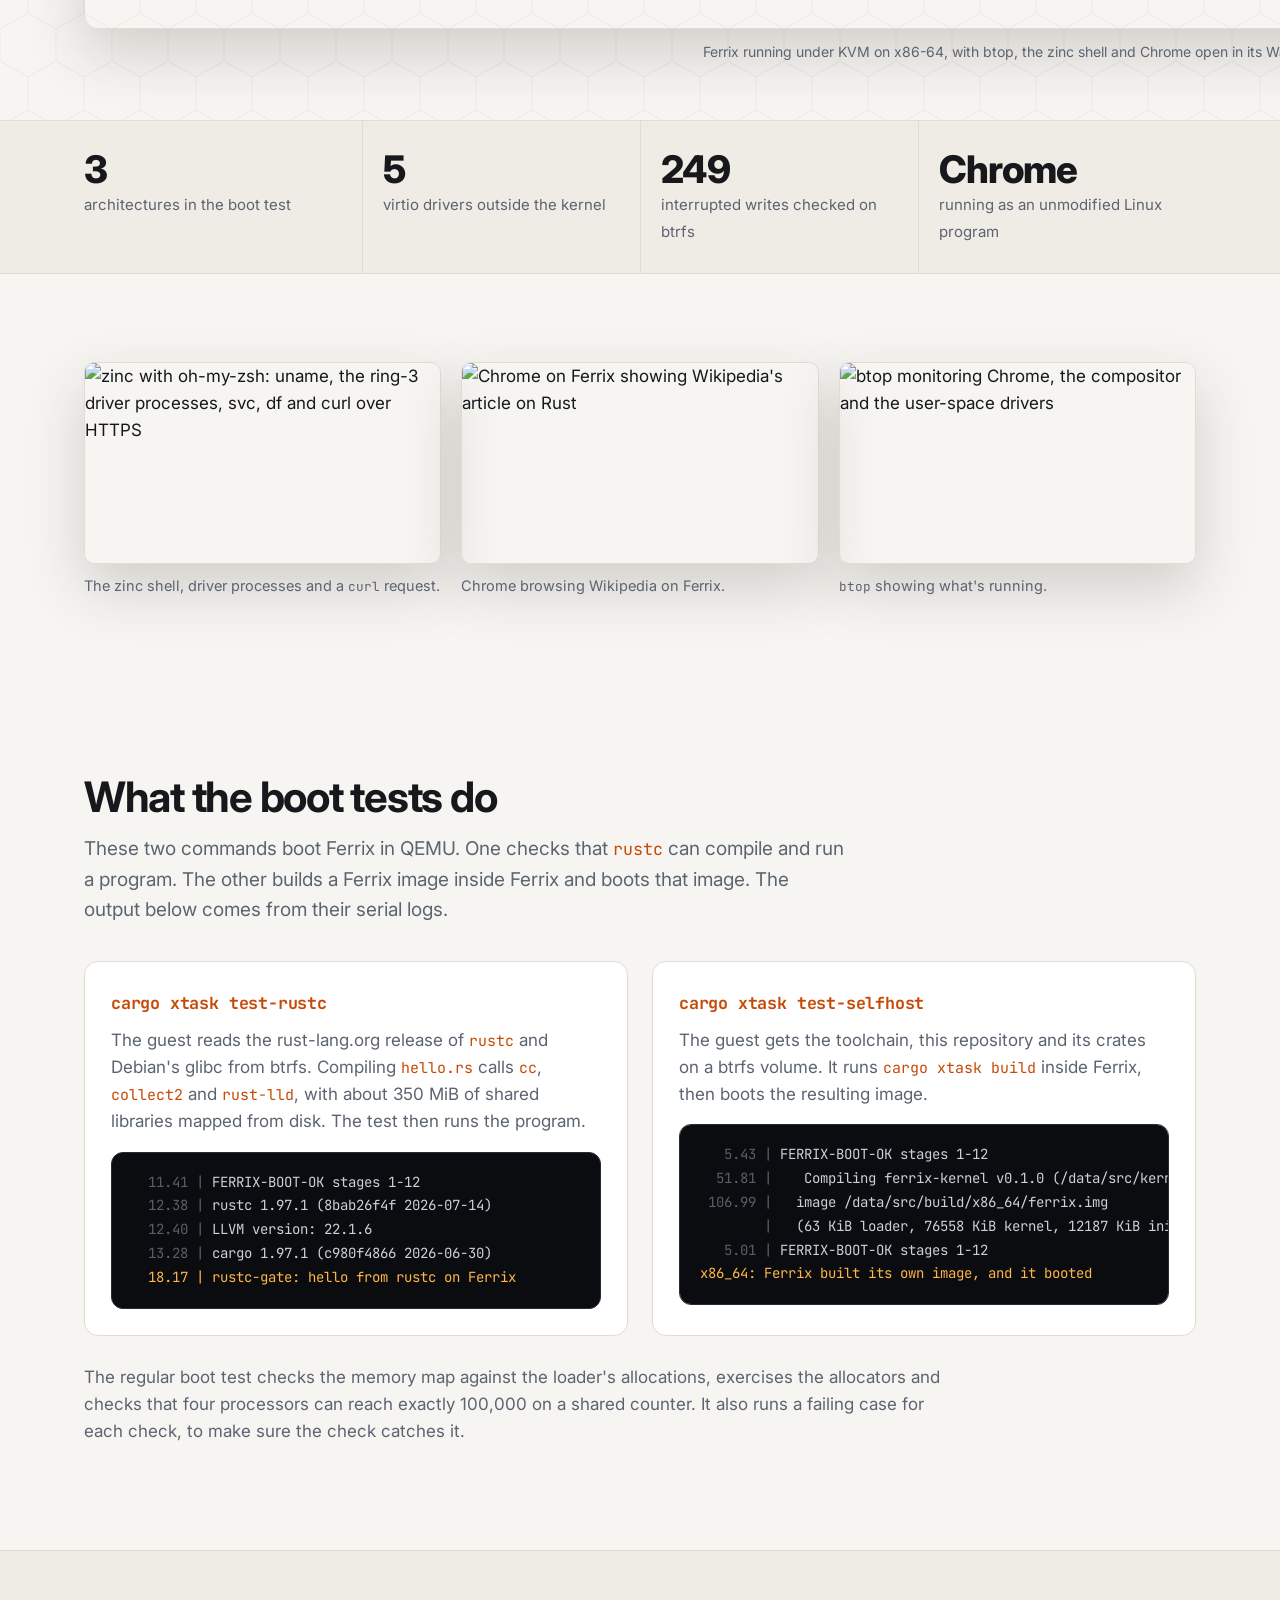
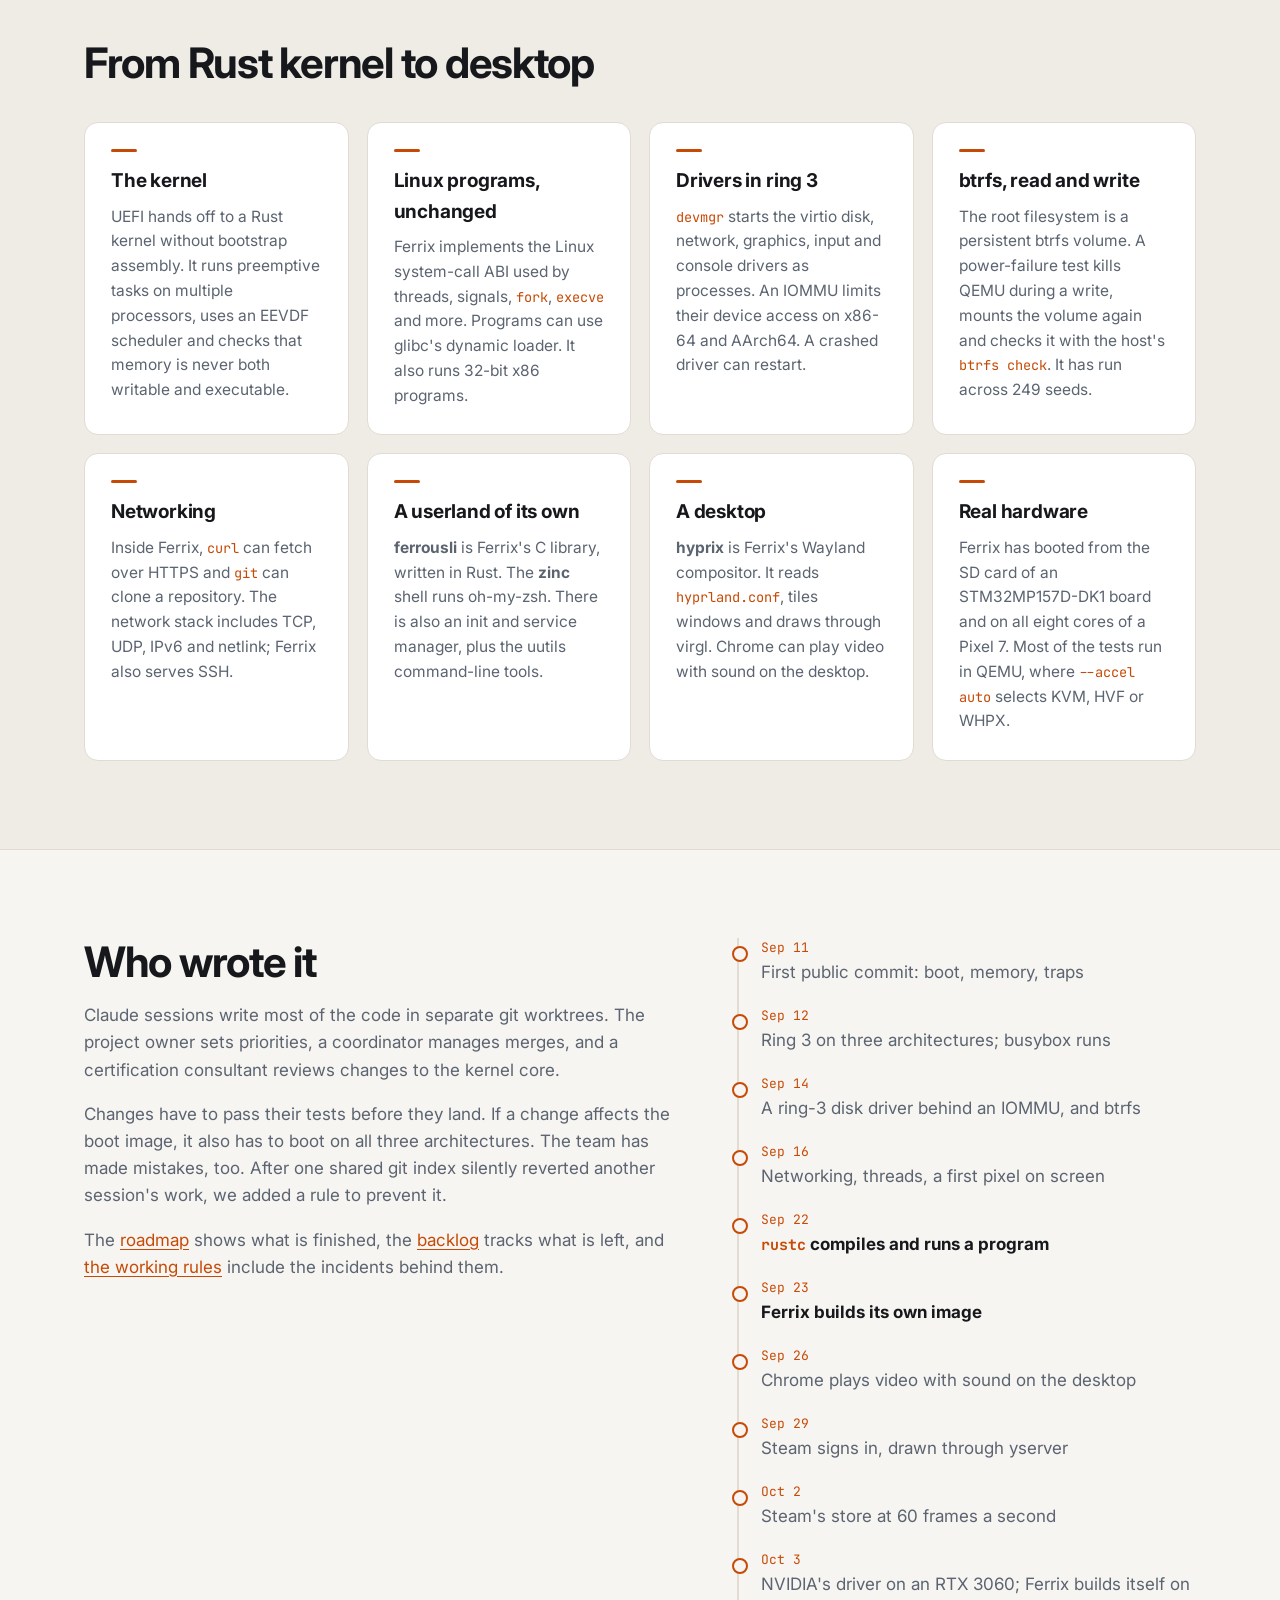
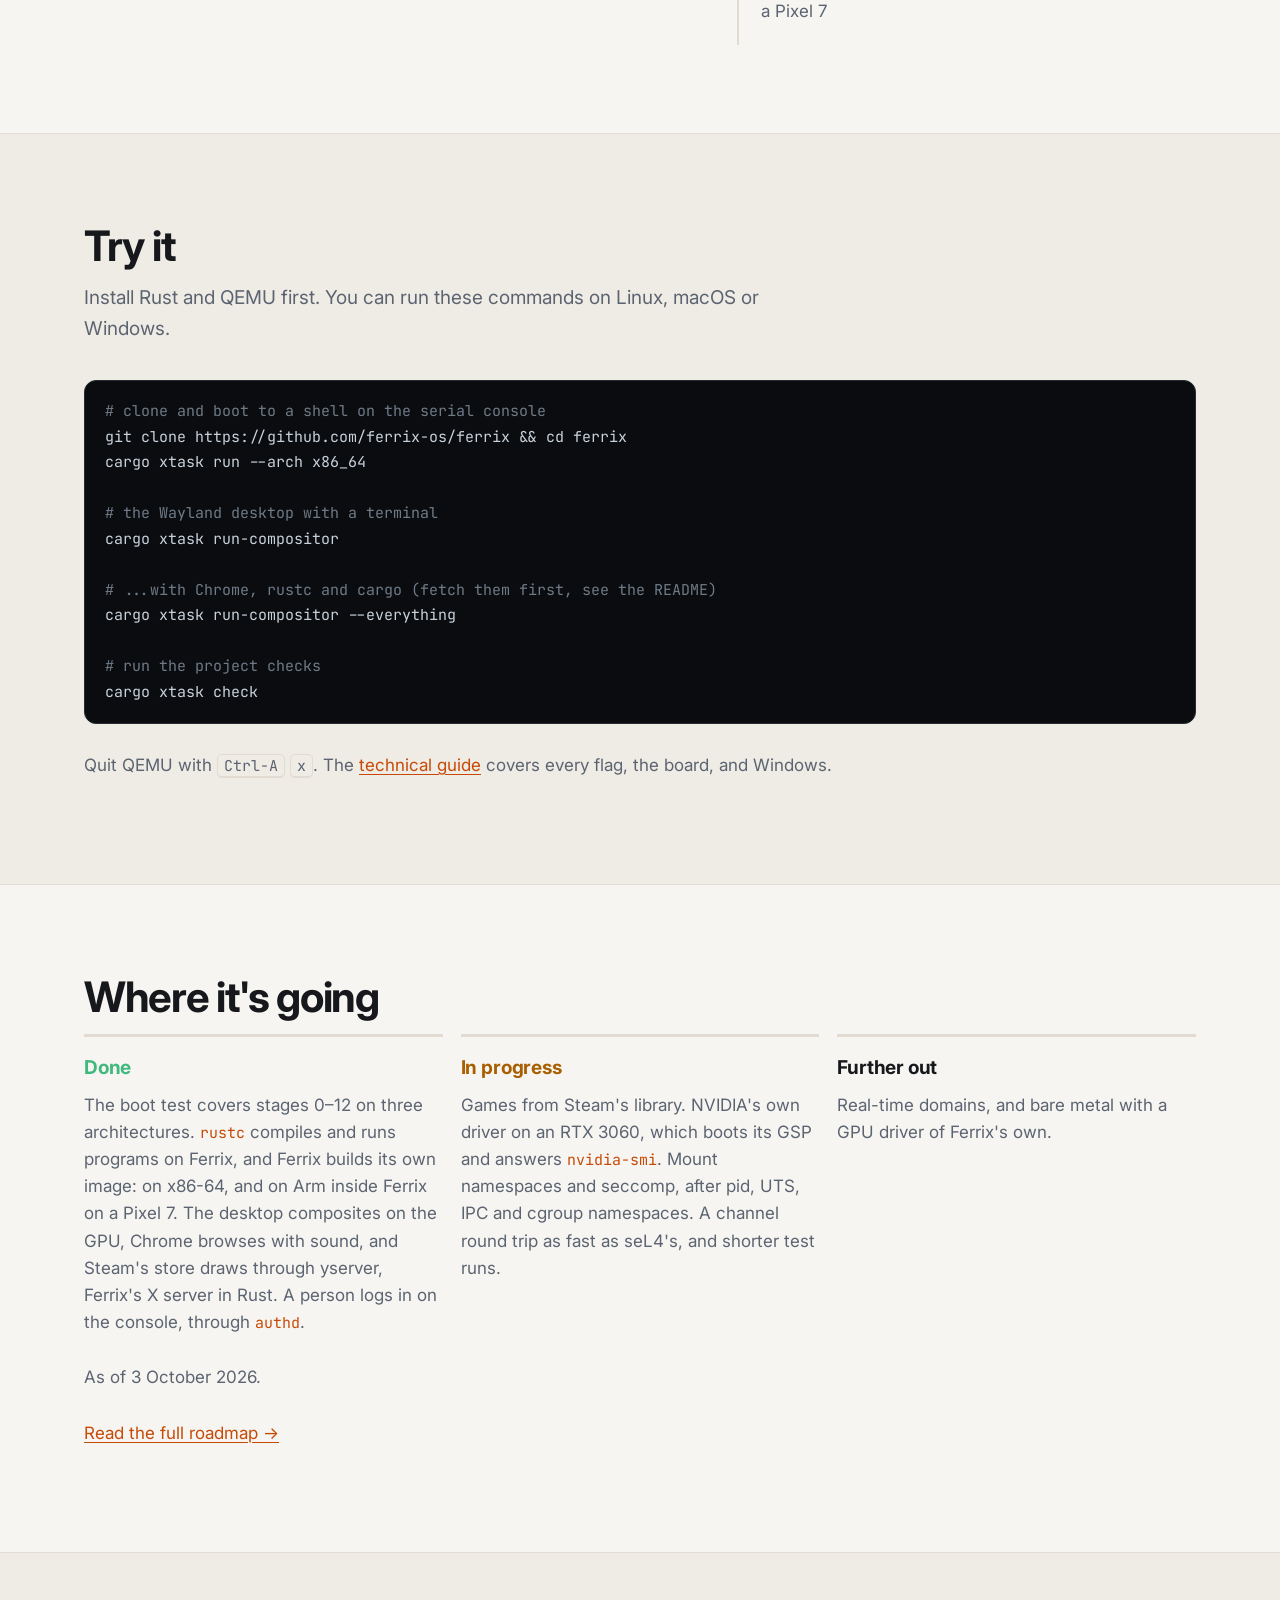
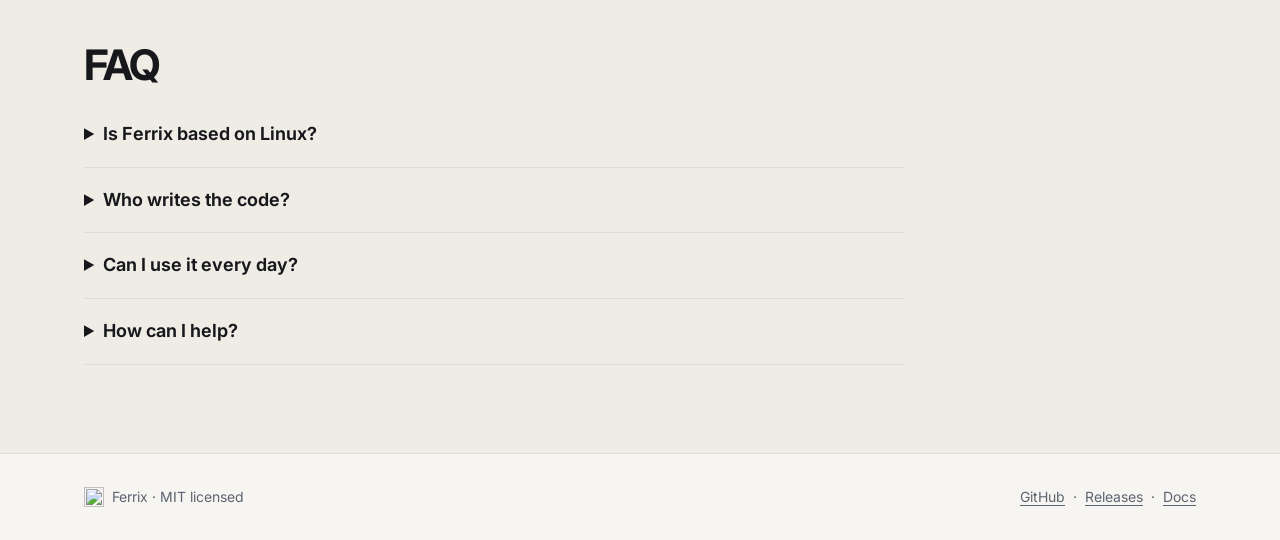
==== commit a344755b: "Roadmap and timeline as of 2026-10-03 Where it's going had stopped at 2026-09-27: authentication and" ====
--- a/index.html
+++ b/index.html
@@ -5,7 +5,7 @@
 <meta name="viewport" content="width=device-width, initial-scale=1">
 <title>Ferrix: a Rust operating system that runs Linux apps</title>
 <meta name="description" content="Ferrix is an experimental Rust operating system. Boot its Wayland desktop in QEMU and run tested Linux apps unchanged on its own kernel.">
-<link rel="canonical" href="https://ferrix-os.github.io/ferrix/">
+<link rel="canonical" href="https://ferrix-os.github.io/">
 <meta name="theme-color" content="#0d0f12" media="(prefers-color-scheme: dark)">
 <meta name="theme-color" content="#f7f5f2" media="(prefers-color-scheme: light)">
 <meta name="color-scheme" content="dark light">
@@ -18,15 +18,15 @@
 <meta property="og:site_name" content="Ferrix">
 <meta property="og:title" content="Ferrix: Linux apps without Linux">
 <meta property="og:description" content="Boot Ferrix in QEMU and run Chrome, git, curl or rustc on its own Rust kernel. Drivers run as separate processes that can restart after a crash.">
-<meta property="og:url" content="https://ferrix-os.github.io/ferrix/">
-<meta property="og:image" content="https://ferrix-os.github.io/ferrix/assets/social-preview.png">
+<meta property="og:url" content="https://ferrix-os.github.io/">
+<meta property="og:image" content="https://ferrix-os.github.io/assets/social-preview.png">
 <meta property="og:image:width" content="1280">
 <meta property="og:image:height" content="640">
 <meta property="og:image:alt" content="Ferrix: Linux apps without Linux, beside a serial log showing rustc and a Ferrix image boot">
 <meta name="twitter:card" content="summary_large_image">
 <meta name="twitter:title" content="Ferrix: Linux apps without Linux">
 <meta name="twitter:description" content="Chrome, git, curl and rustc run unchanged on Ferrix's own Rust kernel. Boot it in QEMU and see for yourself.">
-<meta name="twitter:image" content="https://ferrix-os.github.io/ferrix/assets/social-preview.png">
+<meta name="twitter:image" content="https://ferrix-os.github.io/assets/social-preview.png">
 
 <link rel="preconnect" href="https://fonts.googleapis.com">
 <link rel="preconnect" href="https://fonts.gstatic.com" crossorigin>
@@ -44,8 +44,8 @@
       "codeRepository": "https://github.com/ferrix-os/ferrix",
       "programmingLanguage": "Rust",
       "license": "https://opensource.org/licenses/MIT",
-      "url": "https://ferrix-os.github.io/ferrix/",
-      "image": "https://ferrix-os.github.io/ferrix/assets/social-preview.png",
+      "url": "https://ferrix-os.github.io/",
+      "image": "https://ferrix-os.github.io/assets/social-preview.png",
       "keywords": "Rust operating system, Rust kernel, OS development, Linux ABI compatibility, userland drivers, btrfs, Wayland compositor"
     },
     {
@@ -54,7 +54,7 @@
       "applicationCategory": "OperatingSystem",
       "operatingSystem": "x86-64, AArch64, ARMv7-A (QEMU, STM32MP157D-DK1, Pixel 7)",
       "offers": { "@type": "Offer", "price": "0", "priceCurrency": "USD" },
-      "url": "https://ferrix-os.github.io/ferrix/"
+      "url": "https://ferrix-os.github.io/"
     },
     {
       "@type": "FAQPage",
@@ -241,6 +241,9 @@
       <li><time datetime="2026-09-22">Sep 22</time> <b><code>rustc</code> compiles and runs a program</b></li>
       <li><time datetime="2026-09-23">Sep 23</time> <b>Ferrix builds its own image</b></li>
       <li><time datetime="2026-09-26">Sep 26</time> Chrome plays video with sound on the desktop</li>
+      <li><time datetime="2026-09-29">Sep 29</time> Steam signs in, drawn through yserver</li>
+      <li><time datetime="2026-10-02">Oct 2</time> Steam's store at 60 frames a second</li>
+      <li><time datetime="2026-10-03">Oct 3</time> NVIDIA's driver on an RTX 3060; Ferrix builds itself on a Pixel 7</li>
     </ol>
   </div>
 </section>
@@ -271,10 +274,11 @@
   <div class="wrap">
     <h2>Where it's going</h2>
     <div class="road">
-      <div><h3 class="done">Done</h3><p>The boot test covers stages 0&ndash;12 on three architectures. <code>rustc</code>, networking, dynamic linking and the Wayland compositor have their own tests.</p></div>
-      <div><h3 class="doing">In progress</h3><p>Authentication, process isolation, XWayland and the rest of the desktop work. The first 32-bit pieces needed for Steam are under way.</p></div>
-      <div><h3>Further out</h3><p>Real-time domains, a native GPU driver for bare metal and Steam itself.</p></div>
-    </div>
+      <div><h3 class="done">Done</h3><p>The boot test covers stages 0&ndash;12 on three architectures. <code>rustc</code> compiles and runs programs on Ferrix, and Ferrix builds its own image: on x86-64, and on Arm inside Ferrix on a Pixel 7. The desktop composites on the GPU, Chrome browses with sound, and Steam's store draws through yserver, Ferrix's X server in Rust. A person logs in on the console, through <code>authd</code>.</p></div>
+      <div><h3 class="doing">In progress</h3><p>Games from Steam's library. NVIDIA's own driver on an RTX 3060, which boots its GSP and answers <code>nvidia-smi</code>. Mount namespaces and seccomp, after pid, UTS, IPC and cgroup namespaces. A channel round trip as fast as seL4's, and shorter test runs.</p></div>
+      <div><h3>Further out</h3><p>Real-time domains, and bare metal with a GPU driver of Ferrix's own.</p></div>
+    </div>
+    <p class="note">As of 3 October 2026.</p>
     <p class="note"><a href="https://github.com/ferrix-os/ferrix/tree/main/docs/roadmap">Read the full roadmap &rarr;</a></p>
   </div>
 </section>
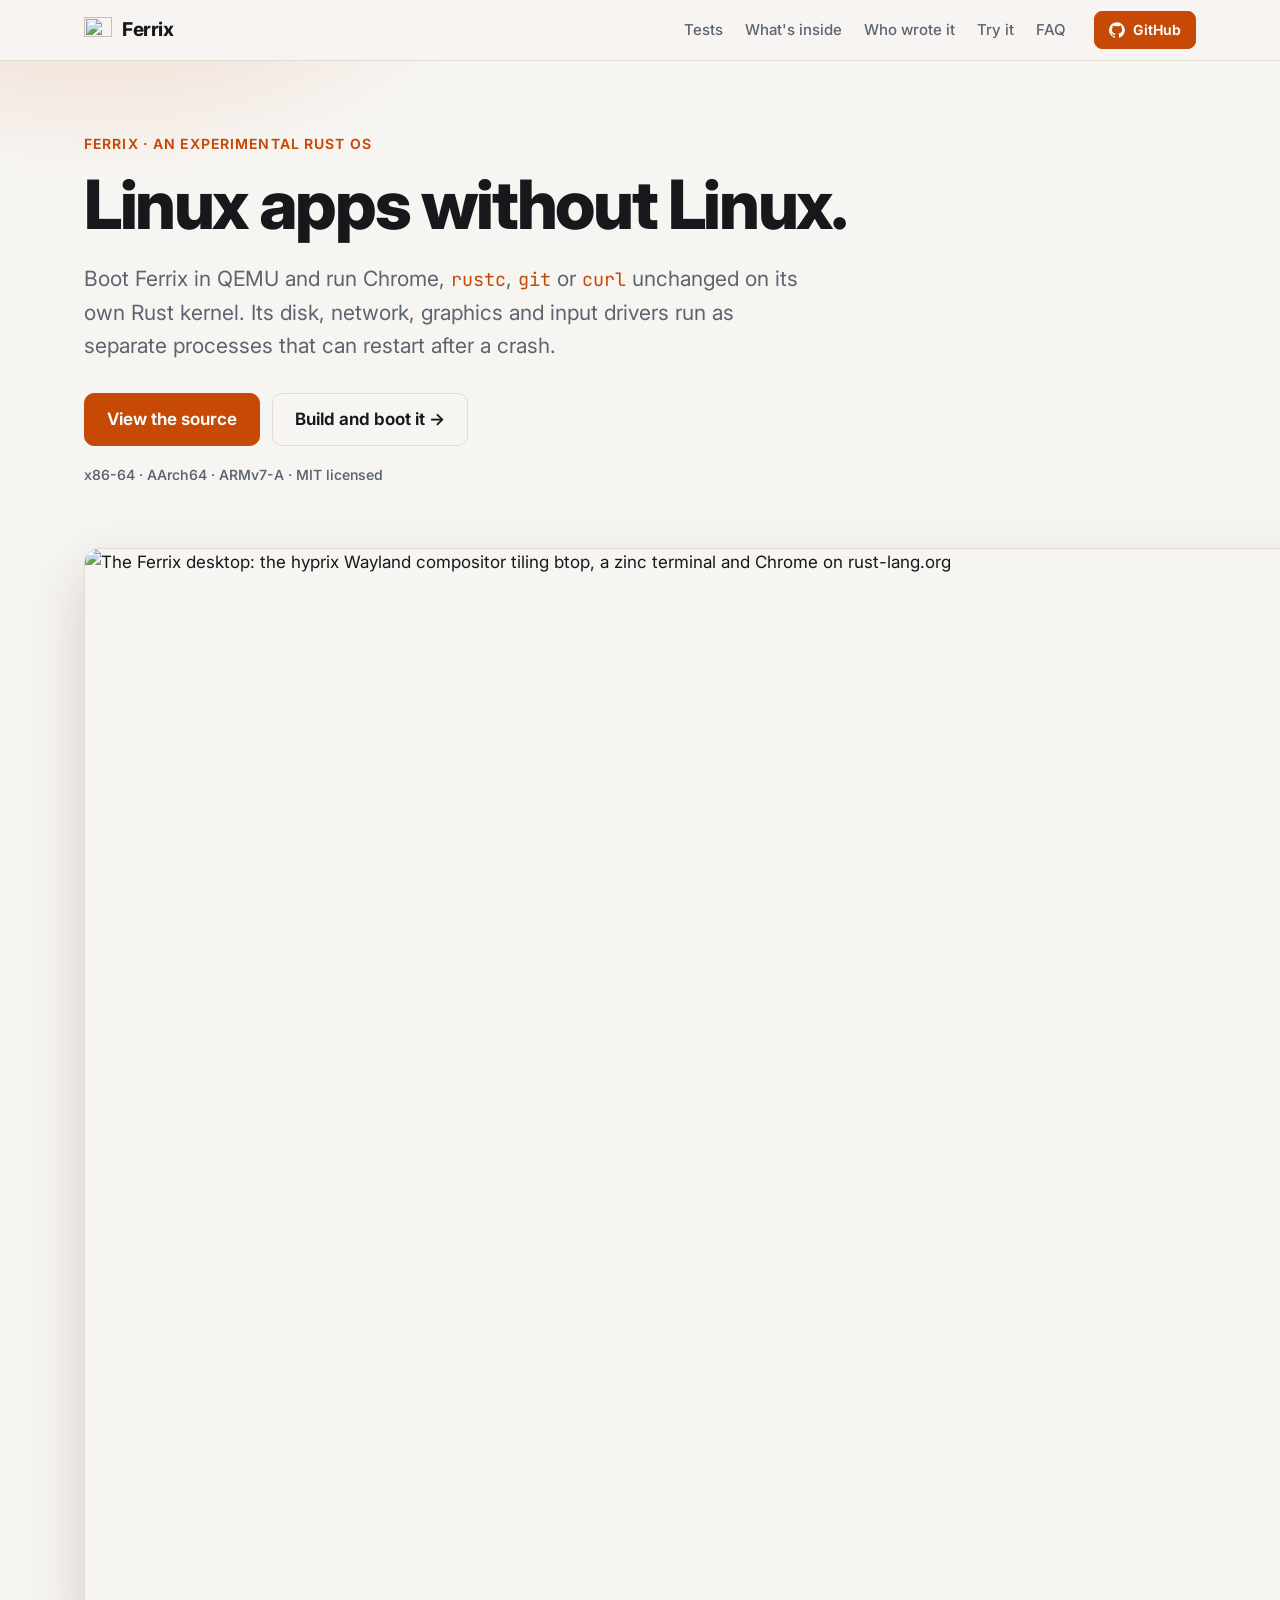
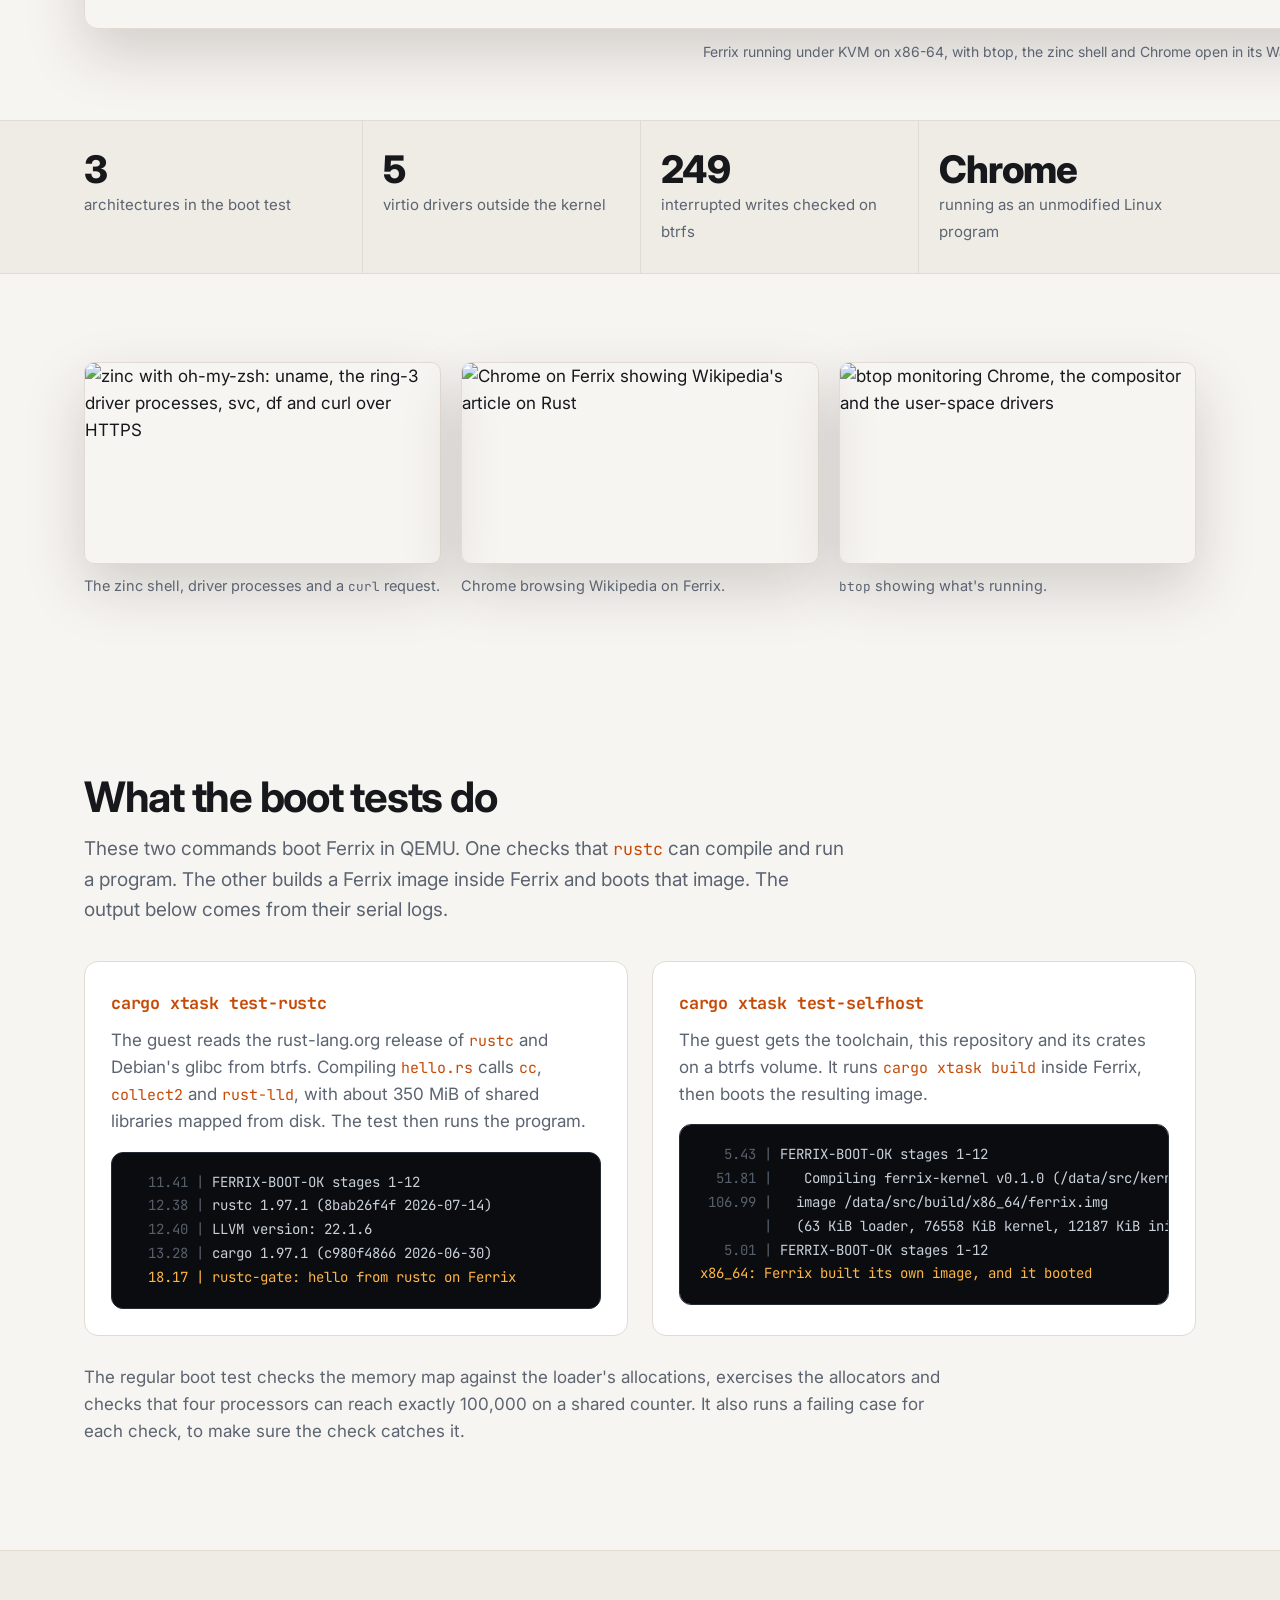
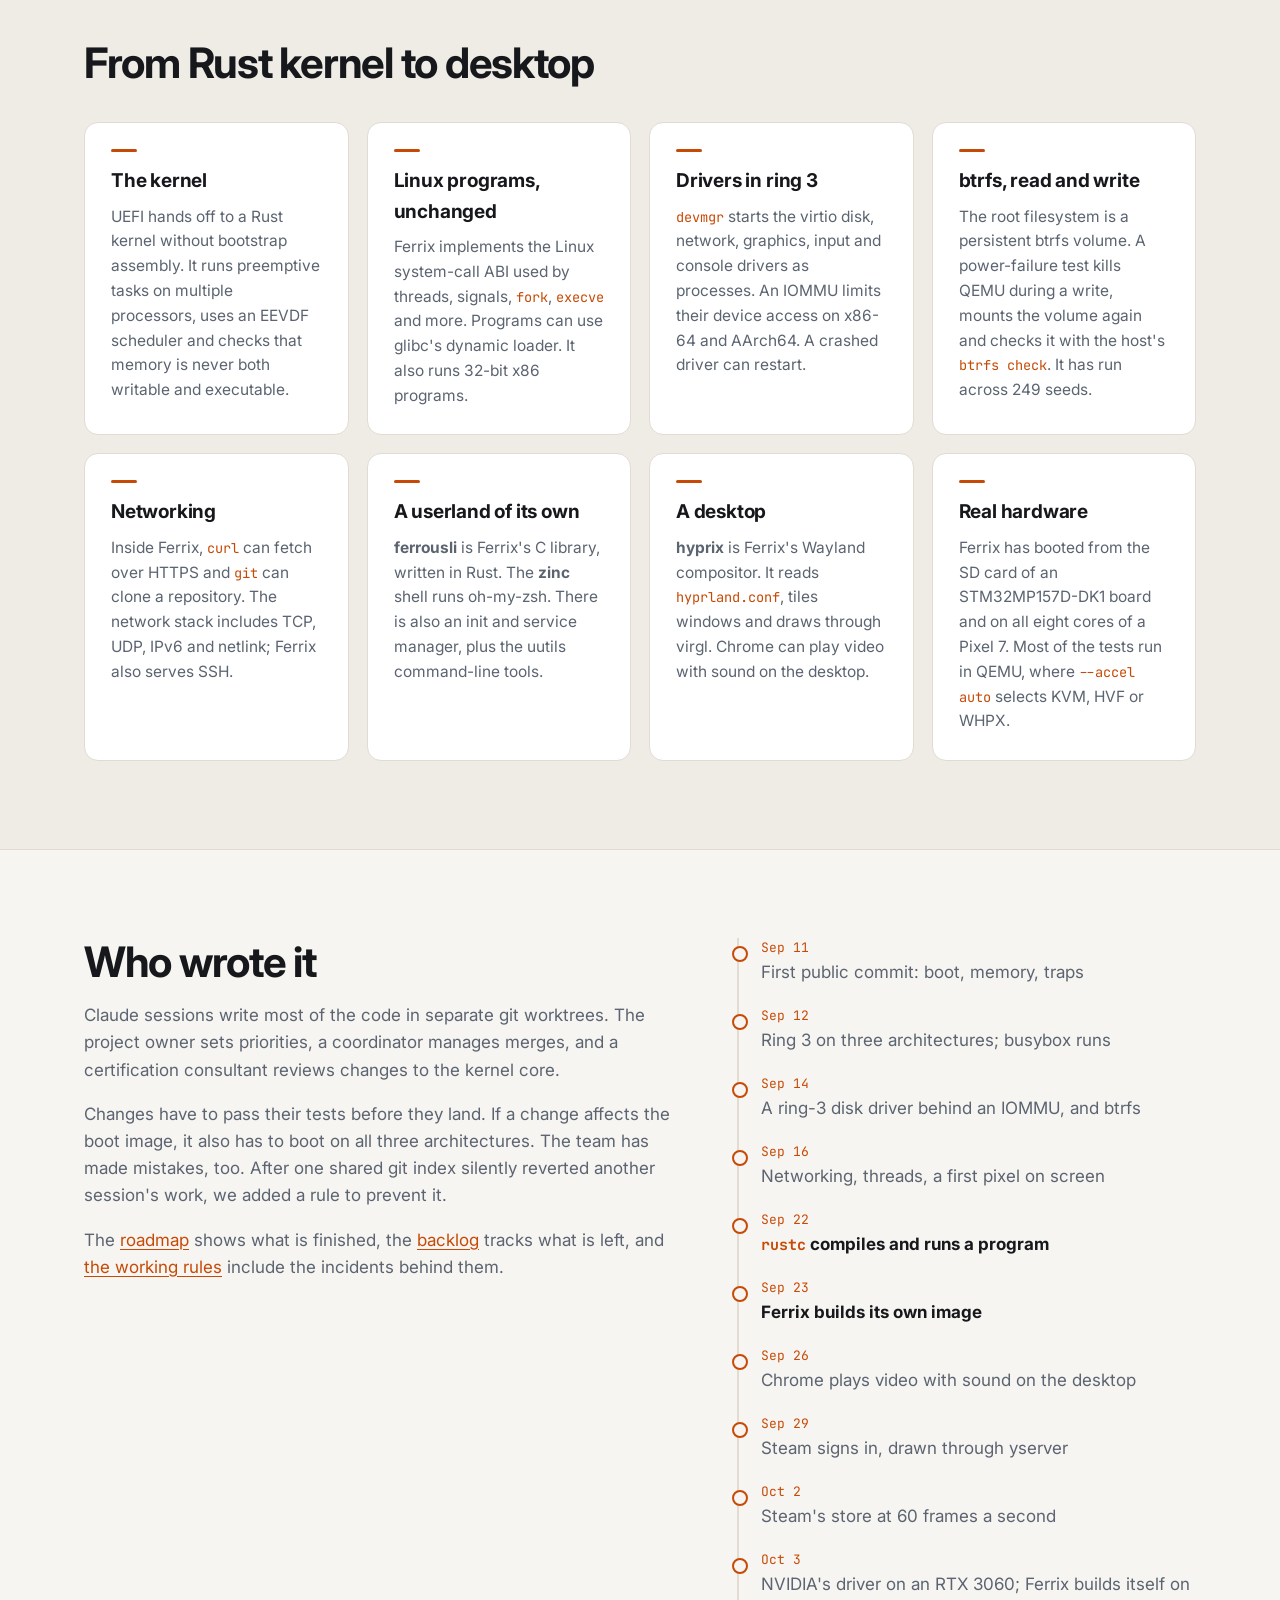
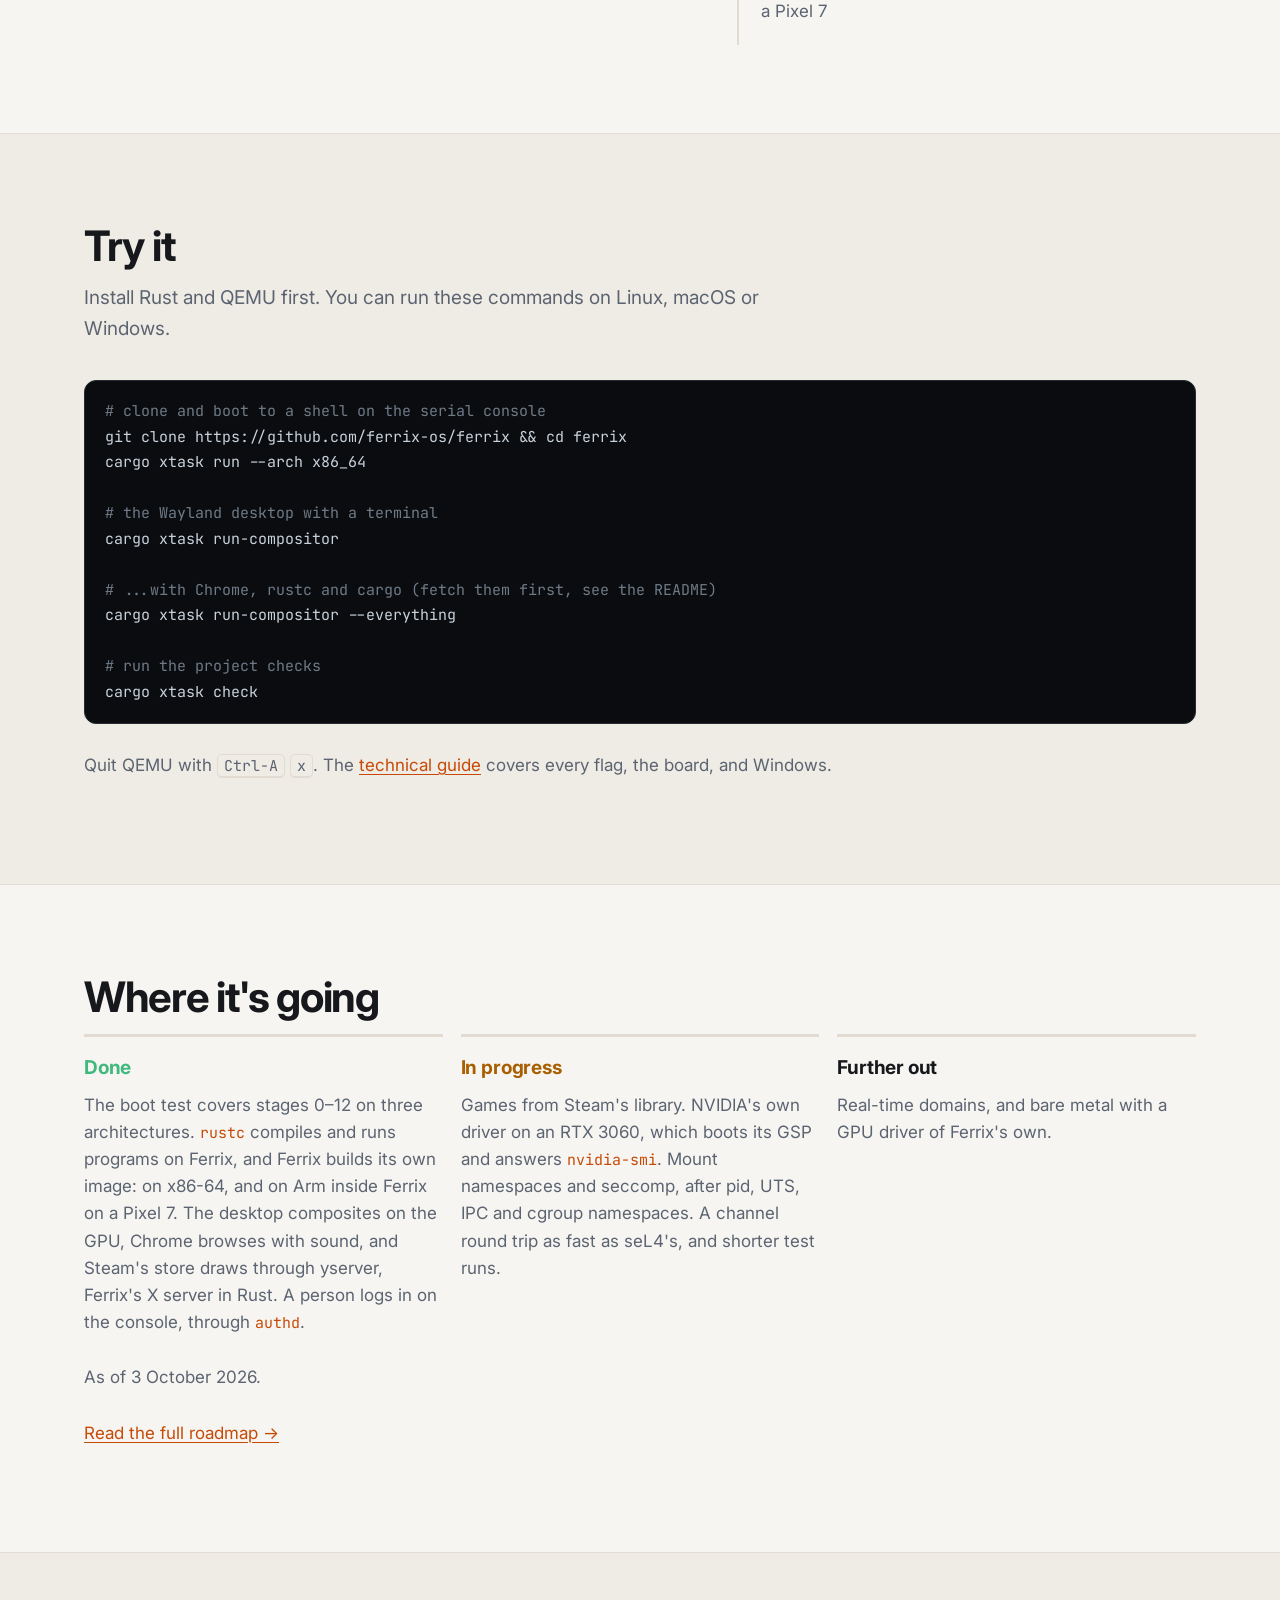
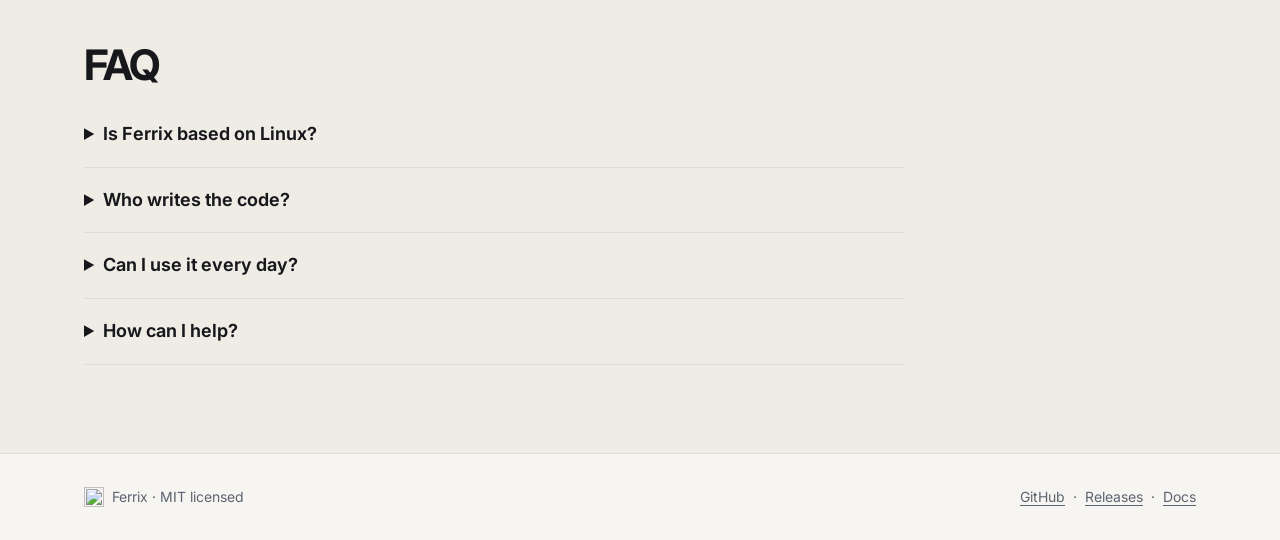
==== commit c77cd9e2: "The site lives at ferrix-os.org The project now owns ferrix-os.org, verified for the organization's " ====
--- a/index.html
+++ b/index.html
@@ -5,7 +5,7 @@
 <meta name="viewport" content="width=device-width, initial-scale=1">
 <title>Ferrix: a Rust operating system that runs Linux apps</title>
 <meta name="description" content="Ferrix is an experimental Rust operating system. Boot its Wayland desktop in QEMU and run tested Linux apps unchanged on its own kernel.">
-<link rel="canonical" href="https://ferrix-os.github.io/">
+<link rel="canonical" href="https://ferrix-os.org/">
 <meta name="theme-color" content="#0d0f12" media="(prefers-color-scheme: dark)">
 <meta name="theme-color" content="#f7f5f2" media="(prefers-color-scheme: light)">
 <meta name="color-scheme" content="dark light">
@@ -18,15 +18,15 @@
 <meta property="og:site_name" content="Ferrix">
 <meta property="og:title" content="Ferrix: Linux apps without Linux">
 <meta property="og:description" content="Boot Ferrix in QEMU and run Chrome, git, curl or rustc on its own Rust kernel. Drivers run as separate processes that can restart after a crash.">
-<meta property="og:url" content="https://ferrix-os.github.io/">
-<meta property="og:image" content="https://ferrix-os.github.io/assets/social-preview.png">
+<meta property="og:url" content="https://ferrix-os.org/">
+<meta property="og:image" content="https://ferrix-os.org/assets/social-preview.png">
 <meta property="og:image:width" content="1280">
 <meta property="og:image:height" content="640">
 <meta property="og:image:alt" content="Ferrix: Linux apps without Linux, beside a serial log showing rustc and a Ferrix image boot">
 <meta name="twitter:card" content="summary_large_image">
 <meta name="twitter:title" content="Ferrix: Linux apps without Linux">
 <meta name="twitter:description" content="Chrome, git, curl and rustc run unchanged on Ferrix's own Rust kernel. Boot it in QEMU and see for yourself.">
-<meta name="twitter:image" content="https://ferrix-os.github.io/assets/social-preview.png">
+<meta name="twitter:image" content="https://ferrix-os.org/assets/social-preview.png">
 
 <link rel="preconnect" href="https://fonts.googleapis.com">
 <link rel="preconnect" href="https://fonts.gstatic.com" crossorigin>
@@ -44,8 +44,8 @@
       "codeRepository": "https://github.com/ferrix-os/ferrix",
       "programmingLanguage": "Rust",
       "license": "https://opensource.org/licenses/MIT",
-      "url": "https://ferrix-os.github.io/",
-      "image": "https://ferrix-os.github.io/assets/social-preview.png",
+      "url": "https://ferrix-os.org/",
+      "image": "https://ferrix-os.org/assets/social-preview.png",
       "keywords": "Rust operating system, Rust kernel, OS development, Linux ABI compatibility, userland drivers, btrfs, Wayland compositor"
     },
     {
@@ -54,7 +54,7 @@
       "applicationCategory": "OperatingSystem",
       "operatingSystem": "x86-64, AArch64, ARMv7-A (QEMU, STM32MP157D-DK1, Pixel 7)",
       "offers": { "@type": "Offer", "price": "0", "priceCurrency": "USD" },
-      "url": "https://ferrix-os.github.io/"
+      "url": "https://ferrix-os.org/"
     },
     {
       "@type": "FAQPage",
--- a/style.css
+++ b/style.css
@@ -78,8 +78,7 @@
 .hero {
   position: relative; overflow: hidden; padding: 72px 0 56px;
   background:
-    radial-gradient(600px 400px at 8% -10%, color-mix(in srgb, var(--rust) 22%, transparent), transparent 70%),
-    url("assets/lattice.svg");
+    radial-gradient(600px 400px at 8% -10%, color-mix(in srgb, var(--rust) 22%, transparent), transparent 70%);
 }
 .hero-in { display: grid; grid-template-columns: 1fr; gap: 48px; }
 .eyebrow { color: var(--rust); font-weight: 650; font-size: 14px; letter-spacing: .08em;
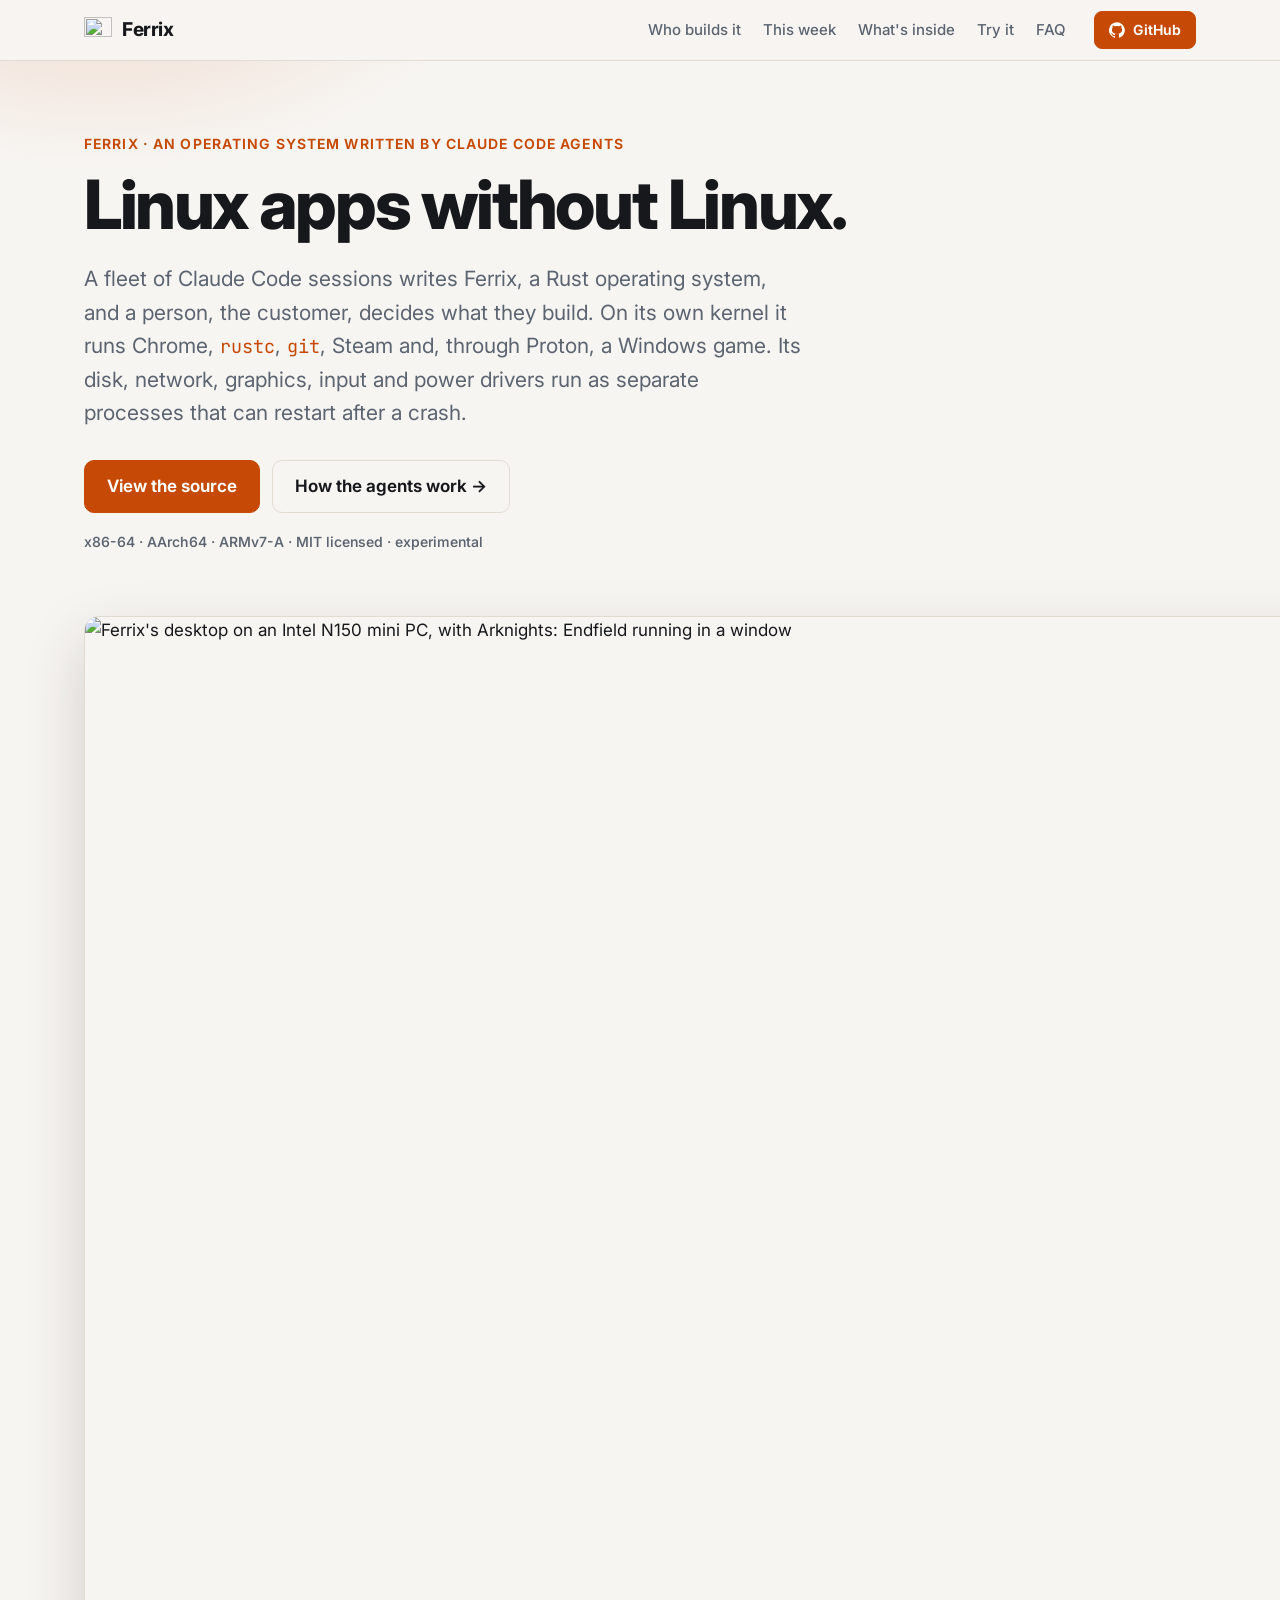
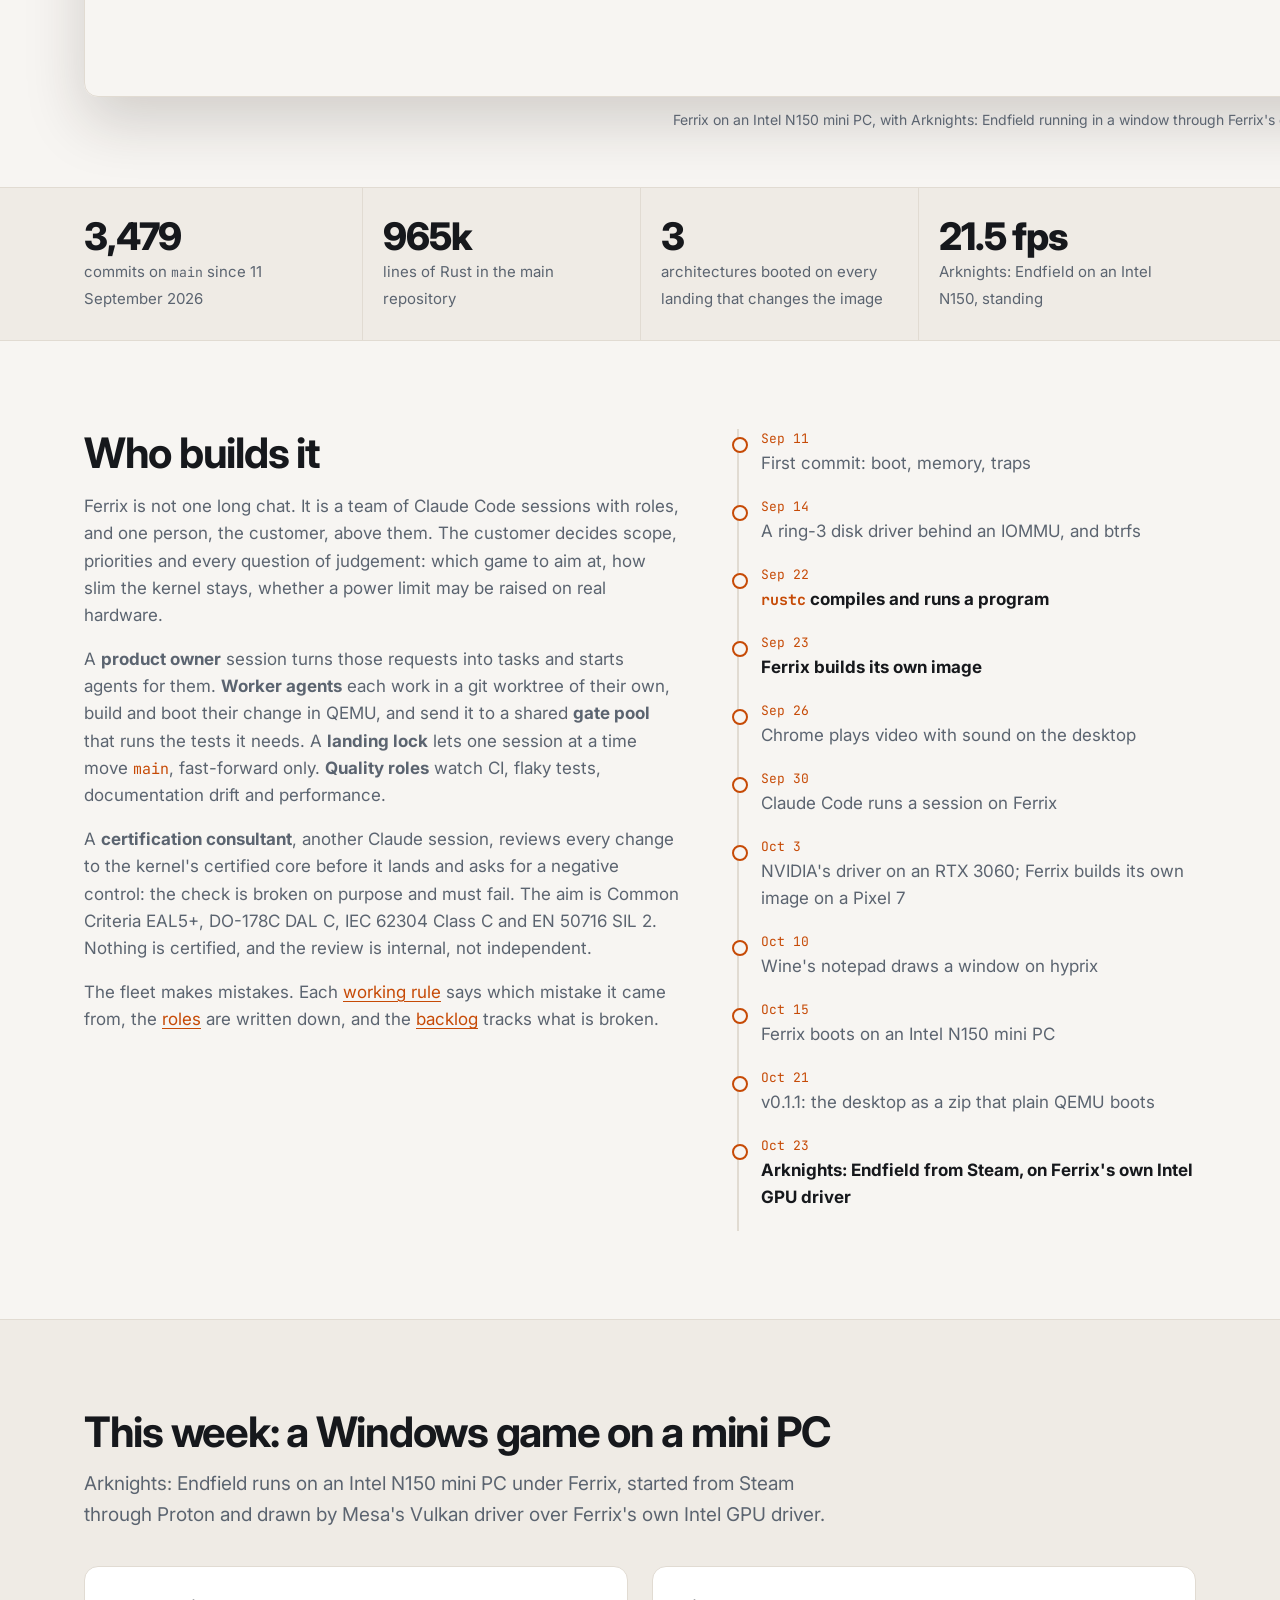
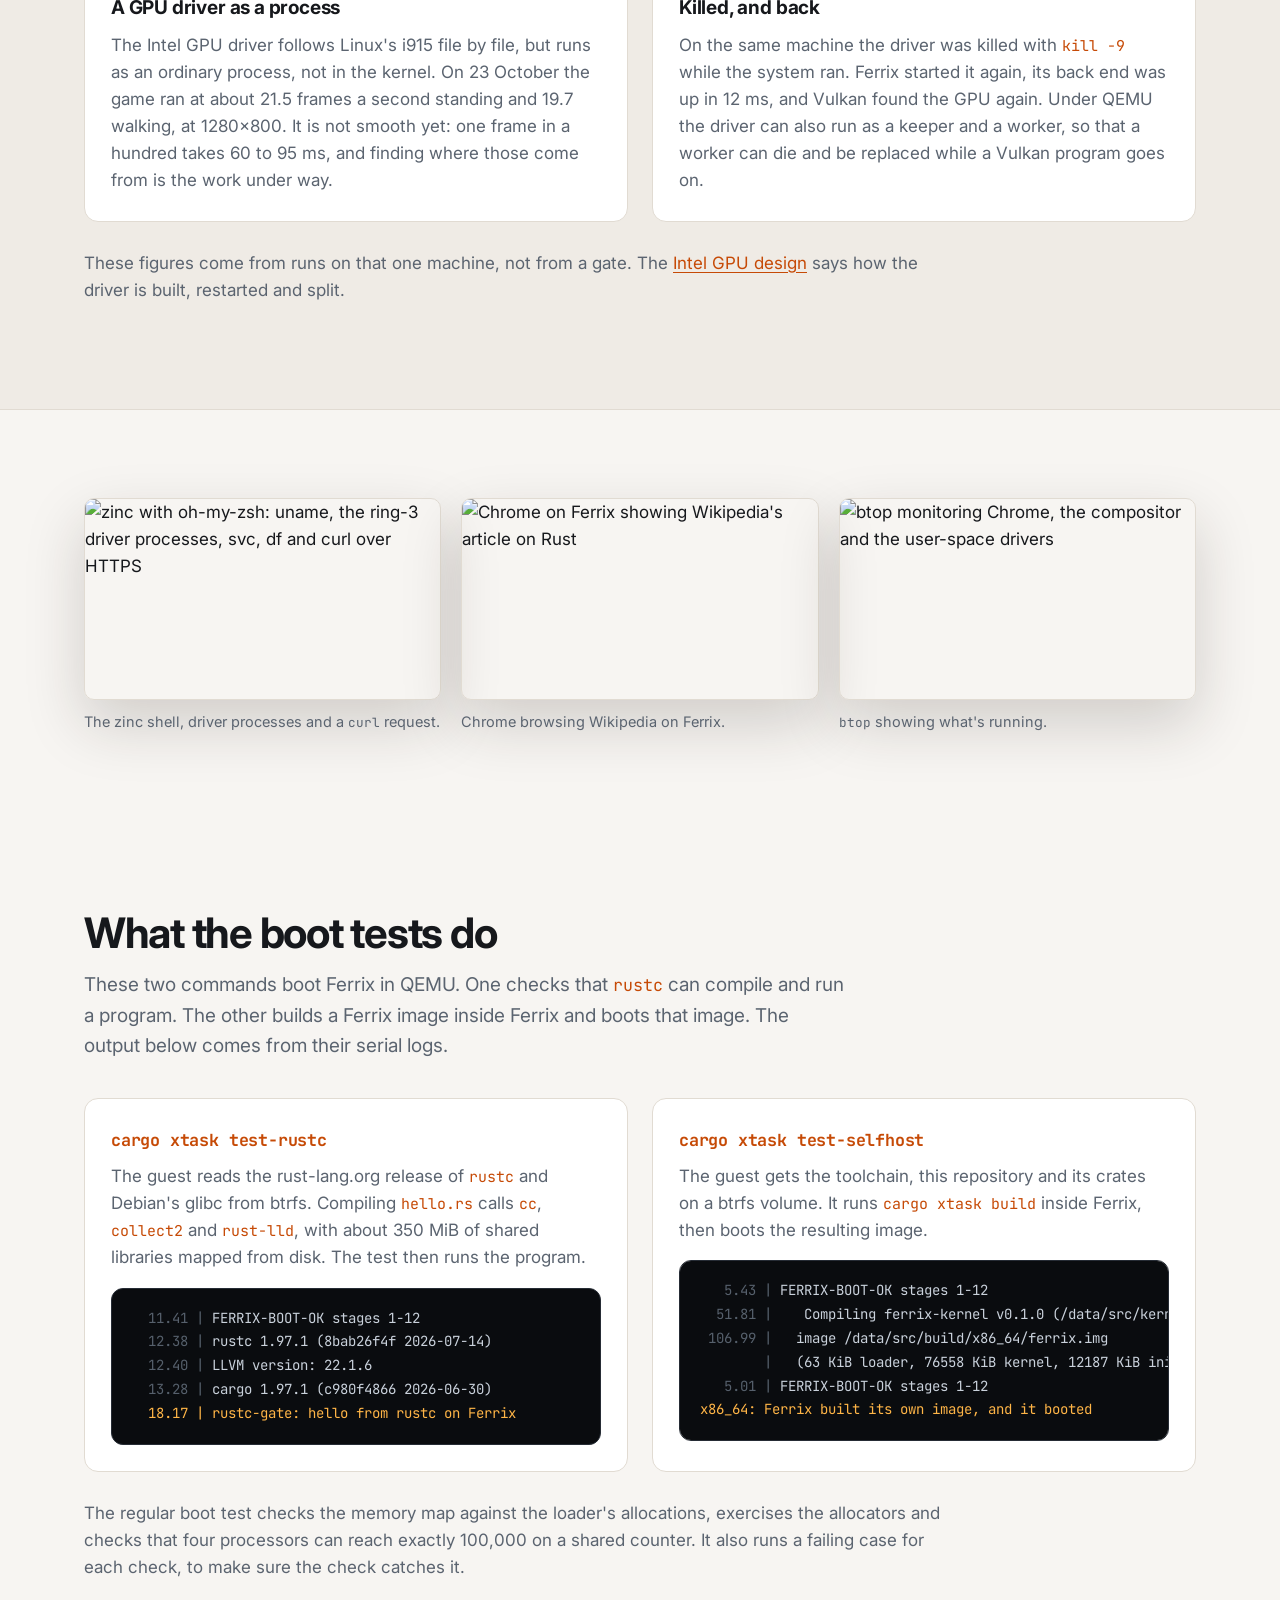
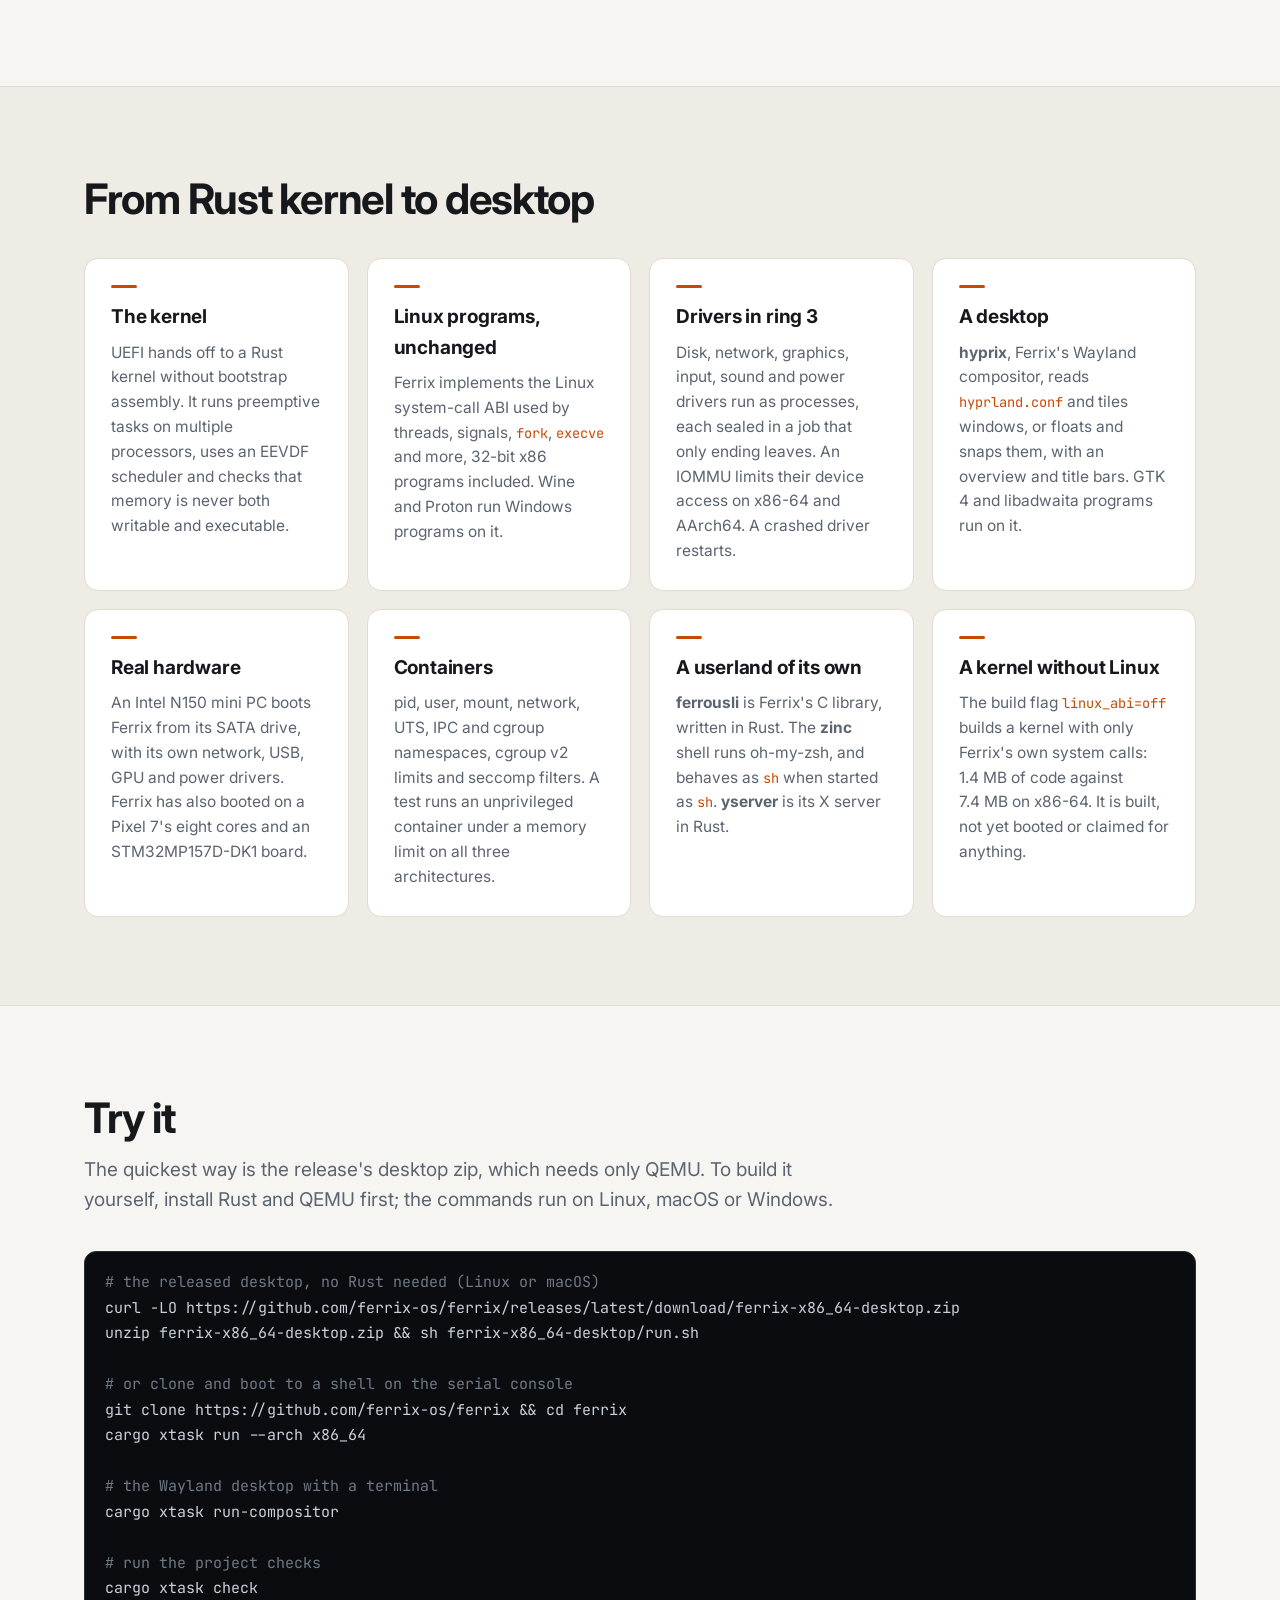
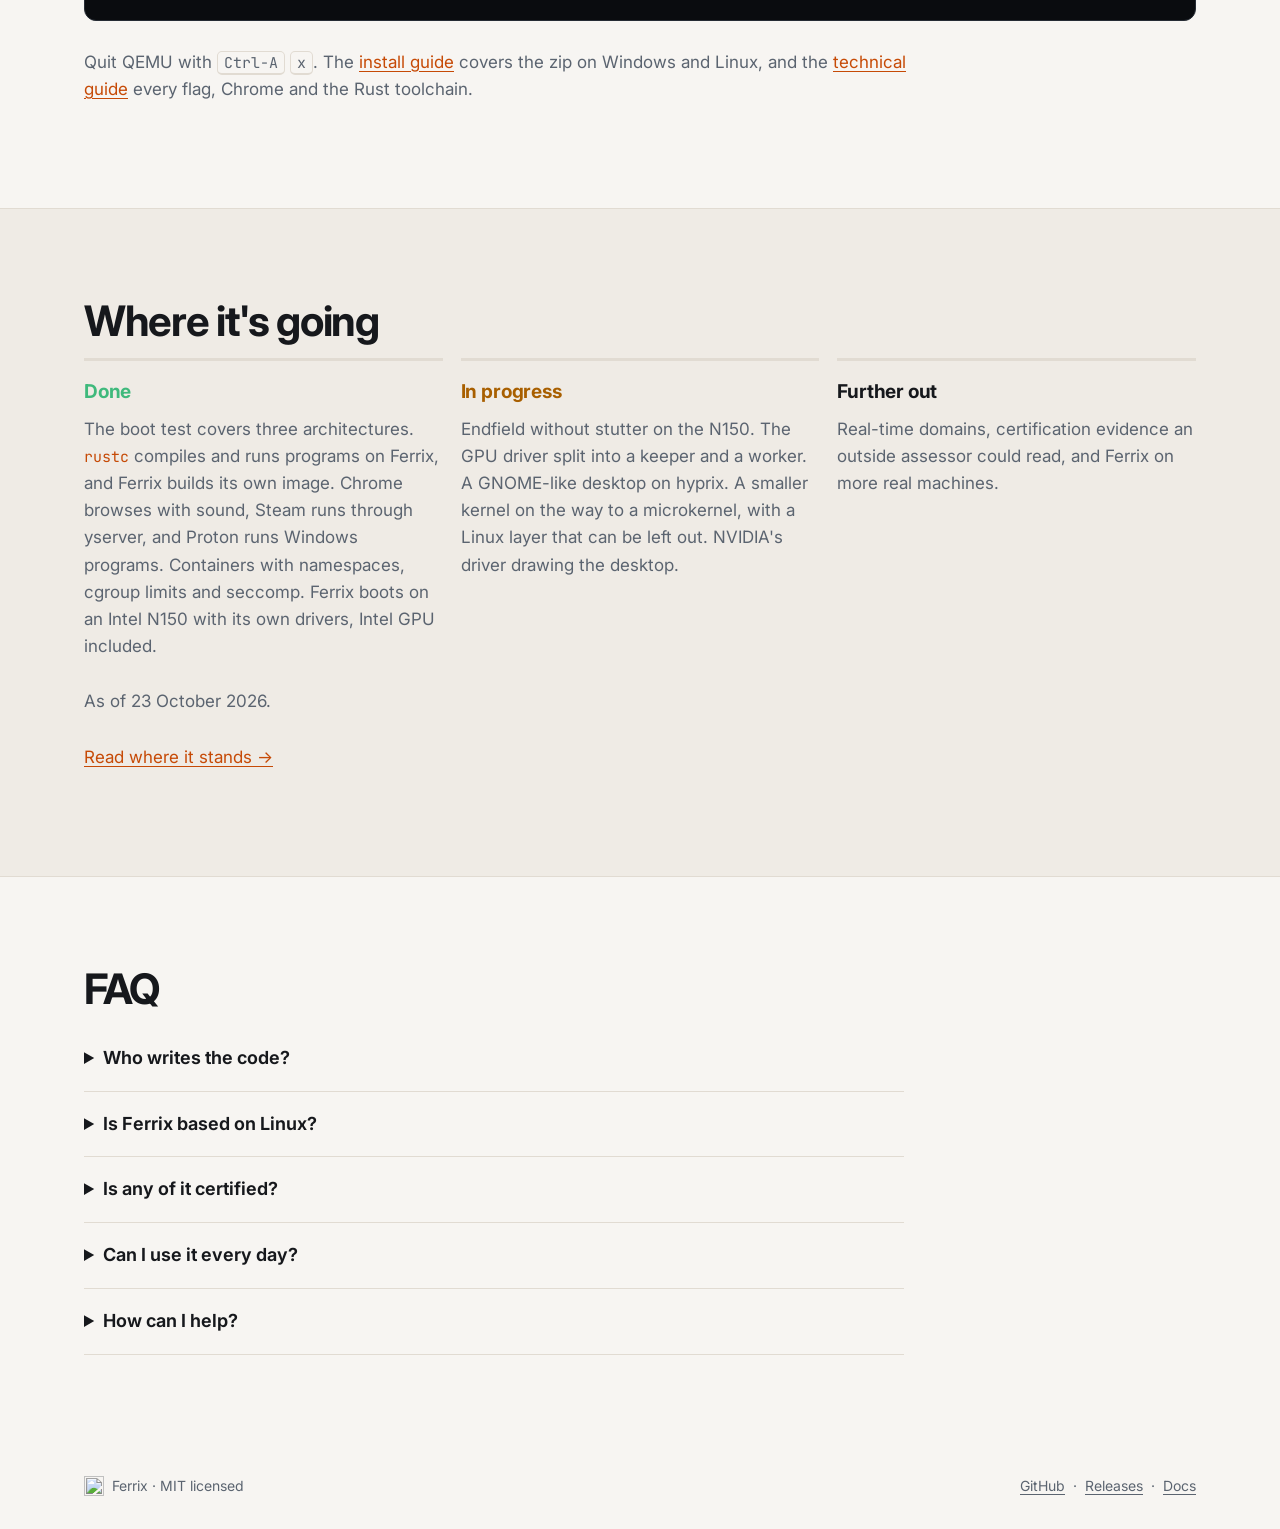
==== commit c83bcb86: "The site leads with the fleet, and says where Ferrix stands on 2026-10-23 The customer asked on 2026" ====
--- a/index.html
+++ b/index.html
@@ -3,8 +3,8 @@
 <head>
 <meta charset="utf-8">
 <meta name="viewport" content="width=device-width, initial-scale=1">
-<title>Ferrix: a Rust operating system that runs Linux apps</title>
-<meta name="description" content="Ferrix is an experimental Rust operating system. Boot its Wayland desktop in QEMU and run tested Linux apps unchanged on its own kernel.">
+<title>Ferrix: a Rust operating system written by Claude Code agents</title>
+<meta name="description" content="Ferrix is an experimental Rust operating system written by a fleet of Claude Code sessions, with a person deciding what they build. It runs tested Linux programs, Steam and a Windows game through Proton on its own kernel.">
 <link rel="canonical" href="https://ferrix-os.org/">
 <meta name="theme-color" content="#0d0f12" media="(prefers-color-scheme: dark)">
 <meta name="theme-color" content="#f7f5f2" media="(prefers-color-scheme: light)">
@@ -16,16 +16,16 @@
 
 <meta property="og:type" content="website">
 <meta property="og:site_name" content="Ferrix">
-<meta property="og:title" content="Ferrix: Linux apps without Linux">
-<meta property="og:description" content="Boot Ferrix in QEMU and run Chrome, git, curl or rustc on its own Rust kernel. Drivers run as separate processes that can restart after a crash.">
+<meta property="og:title" content="Ferrix: an operating system written by Claude Code agents">
+<meta property="og:description" content="A fleet of Claude Code sessions writes Ferrix, a Rust operating system, and a person decides what they build. It runs Chrome, rustc, Steam and a Windows game on its own kernel, with drivers as restartable processes.">
 <meta property="og:url" content="https://ferrix-os.org/">
 <meta property="og:image" content="https://ferrix-os.org/assets/social-preview.png">
 <meta property="og:image:width" content="1280">
 <meta property="og:image:height" content="640">
 <meta property="og:image:alt" content="Ferrix: Linux apps without Linux, beside a serial log showing rustc and a Ferrix image boot">
 <meta name="twitter:card" content="summary_large_image">
-<meta name="twitter:title" content="Ferrix: Linux apps without Linux">
-<meta name="twitter:description" content="Chrome, git, curl and rustc run unchanged on Ferrix's own Rust kernel. Boot it in QEMU and see for yourself.">
+<meta name="twitter:title" content="Ferrix: an operating system written by Claude Code agents">
+<meta name="twitter:description" content="Claude Code sessions write Ferrix's Rust kernel, drivers and desktop; a person decides what they build. Chrome, rustc and Steam run unchanged on it.">
 <meta name="twitter:image" content="https://ferrix-os.org/assets/social-preview.png">
 
 <link rel="preconnect" href="https://fonts.googleapis.com">
@@ -40,31 +40,33 @@
     {
       "@type": "SoftwareSourceCode",
       "name": "Ferrix",
-      "description": "An experimental Rust operating system that runs tested Linux programs unchanged on its own kernel. Its disk, network, graphics and input drivers run as restartable processes.",
+      "description": "An experimental Rust operating system written by a fleet of Claude Code sessions, with a person deciding what they build. It runs tested Linux programs unchanged on its own kernel, and its drivers run as restartable processes.",
       "codeRepository": "https://github.com/ferrix-os/ferrix",
       "programmingLanguage": "Rust",
       "license": "https://opensource.org/licenses/MIT",
       "url": "https://ferrix-os.org/",
       "image": "https://ferrix-os.org/assets/social-preview.png",
-      "keywords": "Rust operating system, Rust kernel, OS development, Linux ABI compatibility, userland drivers, btrfs, Wayland compositor"
+      "keywords": "Rust operating system, Rust kernel, Claude Code, AI agents, OS development, Linux ABI compatibility, userland drivers, btrfs, Wayland compositor"
     },
     {
       "@type": "SoftwareApplication",
       "name": "Ferrix",
       "applicationCategory": "OperatingSystem",
-      "operatingSystem": "x86-64, AArch64, ARMv7-A (QEMU, STM32MP157D-DK1, Pixel 7)",
+      "operatingSystem": "x86-64, AArch64, ARMv7-A (QEMU, Intel N150, Pixel 7, STM32MP157D-DK1)",
       "offers": { "@type": "Offer", "price": "0", "priceCurrency": "USD" },
       "url": "https://ferrix-os.org/"
     },
     {
       "@type": "FAQPage",
       "mainEntity": [
+        { "@type": "Question", "name": "Who writes the code?",
+          "acceptedAnswer": { "@type": "Answer", "text": "A fleet of Claude Code sessions: a product owner session, worker agents in their own git worktrees, a certification consultant and quality roles. A person, the customer, decides scope, priorities and every question of judgement. The working rules and the tests are in the repository." } },
         { "@type": "Question", "name": "Is Ferrix based on Linux?",
-          "acceptedAnswer": { "@type": "Answer", "text": "No. Ferrix has its own Rust kernel, drivers, file systems, C library, shell and compositor. It implements the Linux system-call ABI used by the programs we test, so those binaries can run unchanged." } },
-        { "@type": "Question", "name": "Who writes the code?",
-          "acceptedAnswer": { "@type": "Answer", "text": "Mostly Claude sessions, working in separate git worktrees. The project owner sets priorities and reviews the results. The tests and working rules are in the repository." } },
+          "acceptedAnswer": { "@type": "Answer", "text": "No. Ferrix has its own Rust kernel, drivers, file systems, C library, shell and compositor. It implements the Linux system-call ABI used by the programs it is tested with, so those binaries run unchanged." } },
+        { "@type": "Question", "name": "Is any of it certified?",
+          "acceptedAnswer": { "@type": "Answer", "text": "No. Certification of the kernel's core is an aim. A certification consultant, itself a Claude session, reviews every change to that core before it lands. That review is internal, not independent, and no outside assessor is involved." } },
         { "@type": "Question", "name": "Can I use it every day?",
-          "acceptedAnswer": { "@type": "Answer", "text": "No. Ferrix is an experimental system. It runs a desktop, a browser and a compiler, but authentication, namespaces and seccomp are still being written." } },
+          "acceptedAnswer": { "@type": "Answer", "text": "No. Ferrix is an experimental system. It runs a desktop, a browser, a compiler and a game, but most of its tests run in QEMU and much of it is unfinished." } },
         { "@type": "Question", "name": "How can I help?",
           "acceptedAnswer": { "@type": "Answer", "text": "Try booting it and file an issue if something fails. You can follow releases on GitHub." } }
       ]
@@ -81,9 +83,9 @@
       <img src="assets/logo-mark.svg" alt="" width="28" height="28"> Ferrix
     </a>
     <nav aria-label="Sections">
-      <a href="#proof">Tests</a>
+      <a href="#built">Who builds it</a>
+      <a href="#week">This week</a>
       <a href="#features">What's inside</a>
-      <a href="#built">Who wrote it</a>
       <a href="#try">Try it</a>
       <a href="#faq">FAQ</a>
     </nav>
@@ -98,31 +100,100 @@
 <section class="hero">
   <div class="wrap hero-in">
     <div class="hero-copy">
-      <p class="eyebrow">Ferrix &middot; an experimental Rust OS</p>
+      <p class="eyebrow">Ferrix &middot; an operating system written by Claude Code agents</p>
       <h1>Linux apps without Linux.</h1>
-      <p class="lede">Boot Ferrix in QEMU and run Chrome, <code>rustc</code>, <code>git</code> or
-        <code>curl</code> unchanged on its own Rust kernel. Its disk, network, graphics and input drivers
-        run as separate processes that can restart after a crash.</p>
+      <p class="lede">A fleet of Claude Code sessions writes Ferrix, a Rust operating system, and a person,
+        the customer, decides what they build. On its own kernel it runs Chrome, <code>rustc</code>,
+        <code>git</code>, Steam and, through Proton, a Windows game. Its disk, network, graphics, input
+        and power drivers run as separate processes that can restart after a crash.</p>
       <div class="ctas">
         <a class="btn" href="https://github.com/ferrix-os/ferrix">View the source</a>
-        <a class="btn btn-ghost" href="#try">Build and boot it &rarr;</a>
+        <a class="btn btn-ghost" href="#built">How the agents work &rarr;</a>
       </div>
-      <p class="arches">x86-64 &middot; AArch64 &middot; ARMv7-A &middot; MIT licensed</p>
-    </div>
+      <p class="arches">x86-64 &middot; AArch64 &middot; ARMv7-A &middot; MIT licensed &middot; experimental</p>
+    </div>
+    <!-- TODO(hero-n150): a real capture of the N150's desktop with Endfield windowed, being taken.
+         It goes in Ferrix's docs/brand/screenshots/hero-n150.png (1920x1080 PNG, under 1.5 MB,
+         a neutral wallpaper); build.sh copies it to assets/. Check the alt text and caption
+         against it. -->
     <figure class="hero-shot">
-      <img src="assets/desktop-hero.png" width="1920" height="1080"
-           alt="The Ferrix desktop: the hyprix Wayland compositor tiling btop, a zinc terminal and Chrome on rust-lang.org">
-      <figcaption>Ferrix running under KVM on x86-64, with btop, the zinc shell and Chrome open in its Wayland desktop.</figcaption>
+      <img src="assets/hero-n150.png" width="1920" height="1080"
+           alt="Ferrix's desktop on an Intel N150 mini PC, with Arknights: Endfield running in a window">
+      <figcaption>Ferrix on an Intel N150 mini PC, with Arknights: Endfield running in a window through Ferrix's own Intel GPU driver.</figcaption>
     </figure>
   </div>
 </section>
 
 <section class="stats" aria-label="Ferrix in numbers">
   <div class="wrap stats-in">
-    <div><b>3</b><span>architectures in the boot test</span></div>
-    <div><b>5</b><span>virtio drivers outside the kernel</span></div>
-    <div><b>249</b><span>interrupted writes checked on btrfs</span></div>
-    <div><b>Chrome</b><span>running as an unmodified Linux program</span></div>
+    <div><b>3,479</b><span>commits on <code>main</code> since 11 September 2026</span></div>
+    <div><b>965k</b><span>lines of Rust in the main repository</span></div>
+    <div><b>3</b><span>architectures booted on every landing that changes the image</span></div>
+    <div><b>21.5 fps</b><span>Arknights: Endfield on an Intel N150, standing</span></div>
+  </div>
+</section>
+
+<section id="built" class="section">
+  <div class="wrap built">
+    <div>
+      <h2>Who builds it</h2>
+      <p>Ferrix is not one long chat. It is a team of Claude Code sessions with roles, and one person,
+        the customer, above them. The customer decides scope, priorities and every question of judgement:
+        which game to aim at, how slim the kernel stays, whether a power limit may be raised on real hardware.</p>
+      <p>A <b>product owner</b> session turns those requests into tasks and starts agents for them.
+        <b>Worker agents</b> each work in a git worktree of their own, build and boot their change in QEMU,
+        and send it to a shared <b>gate pool</b> that runs the tests it needs. A <b>landing lock</b> lets
+        one session at a time move <code>main</code>, fast-forward only. <b>Quality roles</b> watch CI,
+        flaky tests, documentation drift and performance.</p>
+      <p>A <b>certification consultant</b>, another Claude session, reviews every change to the kernel's
+        certified core before it lands and asks for a negative control: the check is broken on purpose and
+        must fail. The aim is Common Criteria EAL5+, DO-178C DAL C, IEC 62304 Class C and EN 50716 SIL 2.
+        Nothing is certified, and the review is internal, not independent.</p>
+      <p>The fleet makes mistakes. Each <a href="https://github.com/ferrix-os/ferrix/blob/main/docs/CONVENTIONS.md">working rule</a>
+        says which mistake it came from, the <a href="https://github.com/ferrix-os/ferrix/blob/main/AGENTS.md">roles</a>
+        are written down, and the <a href="https://github.com/ferrix-os/ferrix/blob/main/docs/BACKLOG.md">backlog</a>
+        tracks what is broken.</p>
+    </div>
+    <ol class="timeline" aria-label="Milestones">
+      <li><time datetime="2026-09-11">Sep 11</time> First commit: boot, memory, traps</li>
+      <li><time datetime="2026-09-14">Sep 14</time> A ring-3 disk driver behind an IOMMU, and btrfs</li>
+      <li><time datetime="2026-09-22">Sep 22</time> <b><code>rustc</code> compiles and runs a program</b></li>
+      <li><time datetime="2026-09-23">Sep 23</time> <b>Ferrix builds its own image</b></li>
+      <li><time datetime="2026-09-26">Sep 26</time> Chrome plays video with sound on the desktop</li>
+      <li><time datetime="2026-09-30">Sep 30</time> Claude Code runs a session on Ferrix</li>
+      <li><time datetime="2026-10-03">Oct 3</time> NVIDIA's driver on an RTX 3060; Ferrix builds its own image on a Pixel 7</li>
+      <li><time datetime="2026-10-10">Oct 10</time> Wine's notepad draws a window on hyprix</li>
+      <li><time datetime="2026-10-15">Oct 15</time> Ferrix boots on an Intel N150 mini PC</li>
+      <li><time datetime="2026-10-21">Oct 21</time> v0.1.1: the desktop as a zip that plain QEMU boots</li>
+      <li><time datetime="2026-10-23">Oct 23</time> <b>Arknights: Endfield from Steam, on Ferrix's own Intel GPU driver</b></li>
+    </ol>
+  </div>
+</section>
+
+<section id="week" class="section alt">
+  <div class="wrap">
+    <h2>This week: a Windows game on a mini PC</h2>
+    <p class="sub">Arknights: Endfield runs on an Intel N150 mini PC under Ferrix, started from Steam
+      through Proton and drawn by Mesa's Vulkan driver over Ferrix's own Intel GPU driver.</p>
+    <div class="proof">
+      <article>
+        <h3>A GPU driver as a process</h3>
+        <p>The Intel GPU driver follows Linux's i915 file by file, but runs as an ordinary process, not in the
+          kernel. On 23 October the game ran at about 21.5 frames a second standing and 19.7 walking, at
+          1280x800. It is not smooth yet: one frame in a hundred takes 60 to 95&nbsp;ms, and finding where
+          those come from is the work under way.</p>
+      </article>
+      <article>
+        <h3>Killed, and back</h3>
+        <p>On the same machine the driver was killed with <code>kill -9</code> while the system ran. Ferrix
+          started it again, its back end was up in 12&nbsp;ms, and Vulkan found the GPU again. Under QEMU
+          the driver can also run as a keeper and a worker, so that a worker can die and be replaced while a
+          Vulkan program goes on.</p>
+      </article>
+    </div>
+    <p class="note">These figures come from runs on that one machine, not from a gate. The
+      <a href="https://github.com/ferrix-os/ferrix/blob/main/docs/INTEL-GPU.md">Intel GPU design</a> says how the
+      driver is built, restarted and split.</p>
   </div>
 </section>
 
@@ -182,120 +253,99 @@
       <article class="card">
         <h3>Linux programs, unchanged</h3>
         <p>Ferrix implements the Linux system-call ABI used by threads, signals, <code>fork</code>,
-          <code>execve</code> and more. Programs can use glibc's dynamic loader. It also runs 32-bit x86 programs.</p>
+          <code>execve</code> and more, 32-bit x86 programs included. Wine and Proton run Windows programs on it.</p>
       </article>
       <article class="card">
         <h3>Drivers in ring 3</h3>
-        <p><code>devmgr</code> starts the virtio disk, network, graphics, input and console drivers as
-          processes. An IOMMU limits their device access on x86-64 and AArch64. A crashed driver can restart.</p>
-      </article>
-      <article class="card">
-        <h3>btrfs, read and write</h3>
-        <p>The root filesystem is a persistent btrfs volume. A power-failure test kills QEMU during a write,
-          mounts the volume again and checks it with the host's <code>btrfs check</code>. It has run across 249 seeds.</p>
-      </article>
-      <article class="card">
-        <h3>Networking</h3>
-        <p>Inside Ferrix, <code>curl</code> can fetch over HTTPS and <code>git</code> can clone a repository.
-          The network stack includes TCP, UDP, IPv6 and netlink; Ferrix also serves SSH.</p>
+        <p>Disk, network, graphics, input, sound and power drivers run as processes, each sealed in a job that
+          only ending leaves. An IOMMU limits their device access on x86-64 and AArch64. A crashed driver restarts.</p>
+      </article>
+      <article class="card">
+        <h3>A desktop</h3>
+        <p><b>hyprix</b>, Ferrix's Wayland compositor, reads <code>hyprland.conf</code> and tiles windows, or floats
+          and snaps them, with an overview and title bars. GTK 4 and libadwaita programs run on it.</p>
+      </article>
+      <article class="card">
+        <h3>Real hardware</h3>
+        <p>An Intel N150 mini PC boots Ferrix from its SATA drive, with its own network, USB, GPU and power
+          drivers. Ferrix has also booted on a Pixel 7's eight cores and an STM32MP157D-DK1 board.</p>
+      </article>
+      <article class="card">
+        <h3>Containers</h3>
+        <p>pid, user, mount, network, UTS, IPC and cgroup namespaces, cgroup v2 limits and seccomp filters. A test
+          runs an unprivileged container under a memory limit on all three architectures.</p>
       </article>
       <article class="card">
         <h3>A userland of its own</h3>
-        <p><b>ferrousli</b> is Ferrix's C library, written in Rust. The <b>zinc</b> shell runs oh-my-zsh.
-          There is also an init and service manager, plus the uutils command-line tools.</p>
-      </article>
-      <article class="card">
-        <h3>A desktop</h3>
-        <p><b>hyprix</b> is Ferrix's Wayland compositor. It reads <code>hyprland.conf</code>, tiles windows
-          and draws through virgl. Chrome can play video with sound on the desktop.</p>
-      </article>
-      <article class="card">
-        <h3>Real hardware</h3>
-        <p>Ferrix has booted from the SD card of an STM32MP157D-DK1 board and on all eight cores of a
-          Pixel 7. Most of the tests run in QEMU, where <code>--accel auto</code> selects KVM, HVF or WHPX.</p>
-      </article>
-    </div>
-  </div>
-</section>
-
-<section id="built" class="section">
-  <div class="wrap built">
-    <div>
-      <h2>Who wrote it</h2>
-      <p>Claude sessions write most of the code in separate git worktrees. The project owner sets
-        priorities, a coordinator manages merges, and a certification consultant reviews changes
-        to the kernel core.</p>
-      <p>Changes have to pass their tests before they land. If a change affects the boot image,
-        it also has to boot on all three architectures. The team has made mistakes, too. After one
-        shared git index silently reverted another session's work, we added a rule to prevent it.</p>
-      <p>The <a href="https://github.com/ferrix-os/ferrix/tree/main/docs/roadmap">roadmap</a> shows what is finished,
-        the <a href="https://github.com/ferrix-os/ferrix/blob/main/docs/BACKLOG.md">backlog</a> tracks what is left,
-        and <a href="https://github.com/ferrix-os/ferrix/blob/main/docs/CONVENTIONS.md">the working rules</a>
-        include the incidents behind them.</p>
-    </div>
-    <ol class="timeline" aria-label="Milestones">
-      <li><time datetime="2026-09-11">Sep 11</time> First public commit: boot, memory, traps</li>
-      <li><time datetime="2026-09-12">Sep 12</time> Ring 3 on three architectures; busybox runs</li>
-      <li><time datetime="2026-09-14">Sep 14</time> A ring-3 disk driver behind an IOMMU, and btrfs</li>
-      <li><time datetime="2026-09-16">Sep 16</time> Networking, threads, a first pixel on screen</li>
-      <li><time datetime="2026-09-22">Sep 22</time> <b><code>rustc</code> compiles and runs a program</b></li>
-      <li><time datetime="2026-09-23">Sep 23</time> <b>Ferrix builds its own image</b></li>
-      <li><time datetime="2026-09-26">Sep 26</time> Chrome plays video with sound on the desktop</li>
-      <li><time datetime="2026-09-29">Sep 29</time> Steam signs in, drawn through yserver</li>
-      <li><time datetime="2026-10-02">Oct 2</time> Steam's store at 60 frames a second</li>
-      <li><time datetime="2026-10-03">Oct 3</time> NVIDIA's driver on an RTX 3060; Ferrix builds itself on a Pixel 7</li>
-    </ol>
-  </div>
-</section>
-
-<section id="try" class="section alt">
+        <p><b>ferrousli</b> is Ferrix's C library, written in Rust. The <b>zinc</b> shell runs oh-my-zsh, and
+          behaves as <code>sh</code> when started as <code>sh</code>. <b>yserver</b> is its X server in Rust.</p>
+      </article>
+      <article class="card">
+        <h3>A kernel without Linux</h3>
+        <p>The build flag <code>linux_abi=off</code> builds a kernel with only Ferrix's own system calls: 1.4&nbsp;MB
+          of code against 7.4&nbsp;MB on x86-64. It is built, not yet booted or claimed for anything.</p>
+      </article>
+    </div>
+  </div>
+</section>
+
+<section id="try" class="section">
   <div class="wrap">
     <h2>Try it</h2>
-    <p class="sub">Install Rust and QEMU first. You can run these commands on Linux, macOS or Windows.</p>
-    <pre class="term big"><span class="c"># clone and boot to a shell on the serial console</span>
+    <p class="sub">The quickest way is the release's desktop zip, which needs only QEMU. To build it
+      yourself, install Rust and QEMU first; the commands run on Linux, macOS or Windows.</p>
+    <pre class="term big"><span class="c"># the released desktop, no Rust needed (Linux or macOS)</span>
+curl -LO https://github.com/ferrix-os/ferrix/releases/latest/download/ferrix-x86_64-desktop.zip
+unzip ferrix-x86_64-desktop.zip &amp;&amp; sh ferrix-x86_64-desktop/run.sh
+
+<span class="c"># or clone and boot to a shell on the serial console</span>
 git clone https://github.com/ferrix-os/ferrix &amp;&amp; cd ferrix
 cargo xtask run --arch x86_64
 
 <span class="c"># the Wayland desktop with a terminal</span>
 cargo xtask run-compositor
-
-<span class="c"># ...with Chrome, rustc and cargo (fetch them first, see the README)</span>
-cargo xtask run-compositor --everything
 
 <span class="c"># run the project checks</span>
 cargo xtask check</pre>
     <p class="note">Quit QEMU with <kbd>Ctrl-A</kbd> <kbd>x</kbd>. The
-      <a href="https://github.com/ferrix-os/ferrix/blob/main/docs/GUIDE.md#getting-started">technical guide</a> covers every flag, the
-      board, and Windows.</p>
-  </div>
-</section>
-
-<section id="roadmap" class="section">
+      <a href="https://github.com/ferrix-os/ferrix/blob/main/docs/INSTALL.md">install guide</a> covers the zip on
+      Windows and Linux, and the
+      <a href="https://github.com/ferrix-os/ferrix/blob/main/docs/GUIDE.md#getting-started">technical guide</a> every flag,
+      Chrome and the Rust toolchain.</p>
+  </div>
+</section>
+
+<section id="roadmap" class="section alt">
   <div class="wrap">
     <h2>Where it's going</h2>
     <div class="road">
-      <div><h3 class="done">Done</h3><p>The boot test covers stages 0&ndash;12 on three architectures. <code>rustc</code> compiles and runs programs on Ferrix, and Ferrix builds its own image: on x86-64, and on Arm inside Ferrix on a Pixel 7. The desktop composites on the GPU, Chrome browses with sound, and Steam's store draws through yserver, Ferrix's X server in Rust. A person logs in on the console, through <code>authd</code>.</p></div>
-      <div><h3 class="doing">In progress</h3><p>Games from Steam's library. NVIDIA's own driver on an RTX 3060, which boots its GSP and answers <code>nvidia-smi</code>. Mount namespaces and seccomp, after pid, UTS, IPC and cgroup namespaces. A channel round trip as fast as seL4's, and shorter test runs.</p></div>
-      <div><h3>Further out</h3><p>Real-time domains, and bare metal with a GPU driver of Ferrix's own.</p></div>
-    </div>
-    <p class="note">As of 3 October 2026.</p>
-    <p class="note"><a href="https://github.com/ferrix-os/ferrix/tree/main/docs/roadmap">Read the full roadmap &rarr;</a></p>
-  </div>
-</section>
-
-<section id="faq" class="section alt">
+      <div><h3 class="done">Done</h3><p>The boot test covers three architectures. <code>rustc</code> compiles and runs programs on Ferrix, and Ferrix builds its own image. Chrome browses with sound, Steam runs through yserver, and Proton runs Windows programs. Containers with namespaces, cgroup limits and seccomp. Ferrix boots on an Intel N150 with its own drivers, Intel GPU included.</p></div>
+      <div><h3 class="doing">In progress</h3><p>Endfield without stutter on the N150. The GPU driver split into a keeper and a worker. A GNOME-like desktop on hyprix. A smaller kernel on the way to a microkernel, with a Linux layer that can be left out. NVIDIA's driver drawing the desktop.</p></div>
+      <div><h3>Further out</h3><p>Real-time domains, certification evidence an outside assessor could read, and Ferrix on more real machines.</p></div>
+    </div>
+    <p class="note">As of 23 October 2026.</p>
+    <p class="note"><a href="https://github.com/ferrix-os/ferrix/blob/main/docs/roadmap/where-it-stands.md">Read where it stands &rarr;</a></p>
+  </div>
+</section>
+
+<section id="faq" class="section">
   <div class="wrap faq">
     <h2>FAQ</h2>
+    <details><summary>Who writes the code?</summary>
+      <p>A fleet of Claude Code sessions: a product owner session, worker agents in their own git worktrees,
+        a certification consultant and quality roles. A person, the customer, decides scope, priorities and
+        every question of judgement. The working rules and the tests are in the repository.</p></details>
     <details><summary>Is Ferrix based on Linux?</summary>
       <p>No. Ferrix has its own Rust kernel, drivers, file systems, C library, shell and compositor.
-        It implements the Linux system-call ABI used by the programs we test, so those binaries can run unchanged.
-        <code>uname -s</code> says <code>Ferrix</code>.</p></details>
-    <details><summary>Who writes the code?</summary>
-      <p>Mostly Claude sessions, working in separate git worktrees. The project owner sets priorities
-        and reviews the results. The tests and working rules are in the repository.</p></details>
+        It implements the Linux system-call ABI used by the programs it is tested with, so those binaries
+        run unchanged. <code>uname -s</code> says <code>Ferrix</code>.</p></details>
+    <details><summary>Is any of it certified?</summary>
+      <p>No. Certification of the kernel's core is an aim. A certification consultant, itself a Claude
+        session, reviews every change to that core before it lands. That review is internal, not
+        independent, and no outside assessor is involved.</p></details>
     <details><summary>Can I use it every day?</summary>
-      <p>No. Ferrix is an experimental system. It runs a desktop, a browser and a compiler, but
-        authentication, namespaces and seccomp are still being written.</p></details>
+      <p>No. Ferrix is an experimental system. It runs a desktop, a browser, a compiler and a game, but
+        most of its tests run in QEMU and much of it is unfinished.</p></details>
     <details><summary>How can I help?</summary>
       <p>Try booting it and file an issue if something fails. You can follow releases on GitHub.</p></details>
   </div>
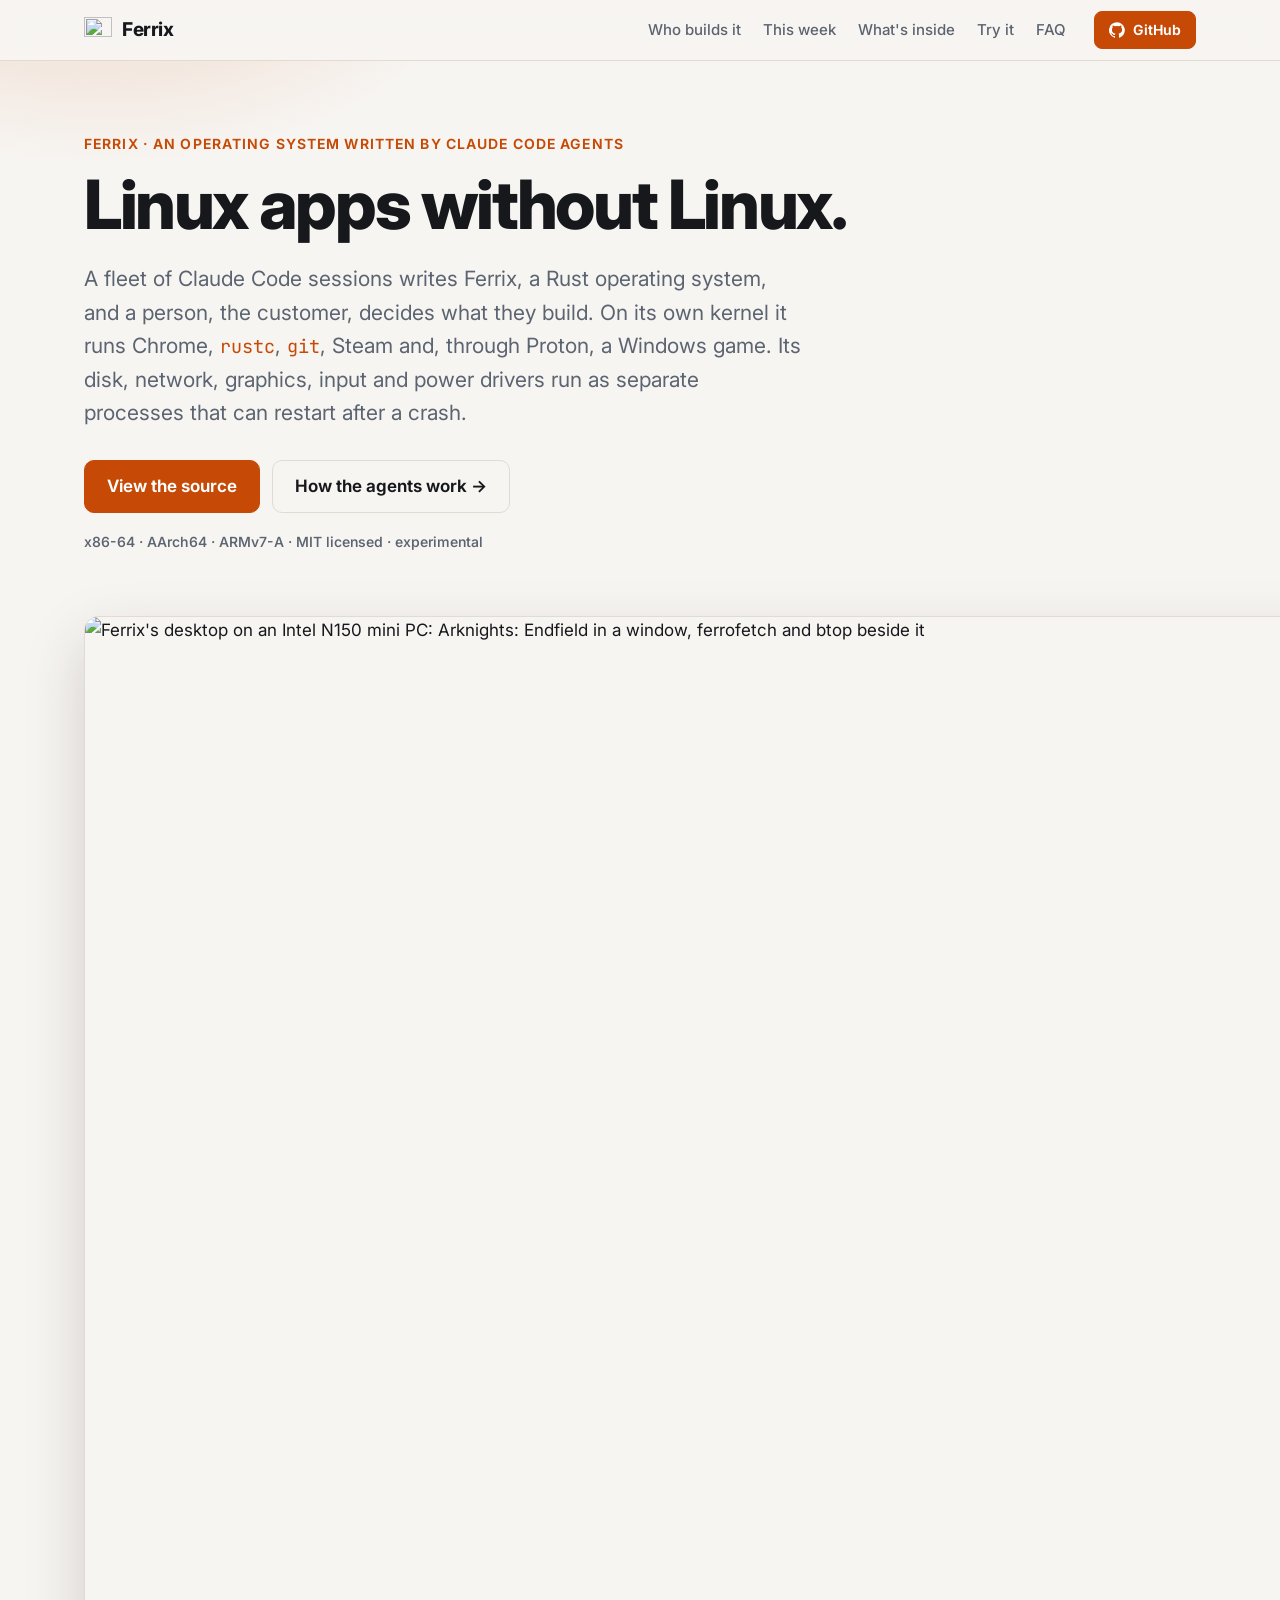
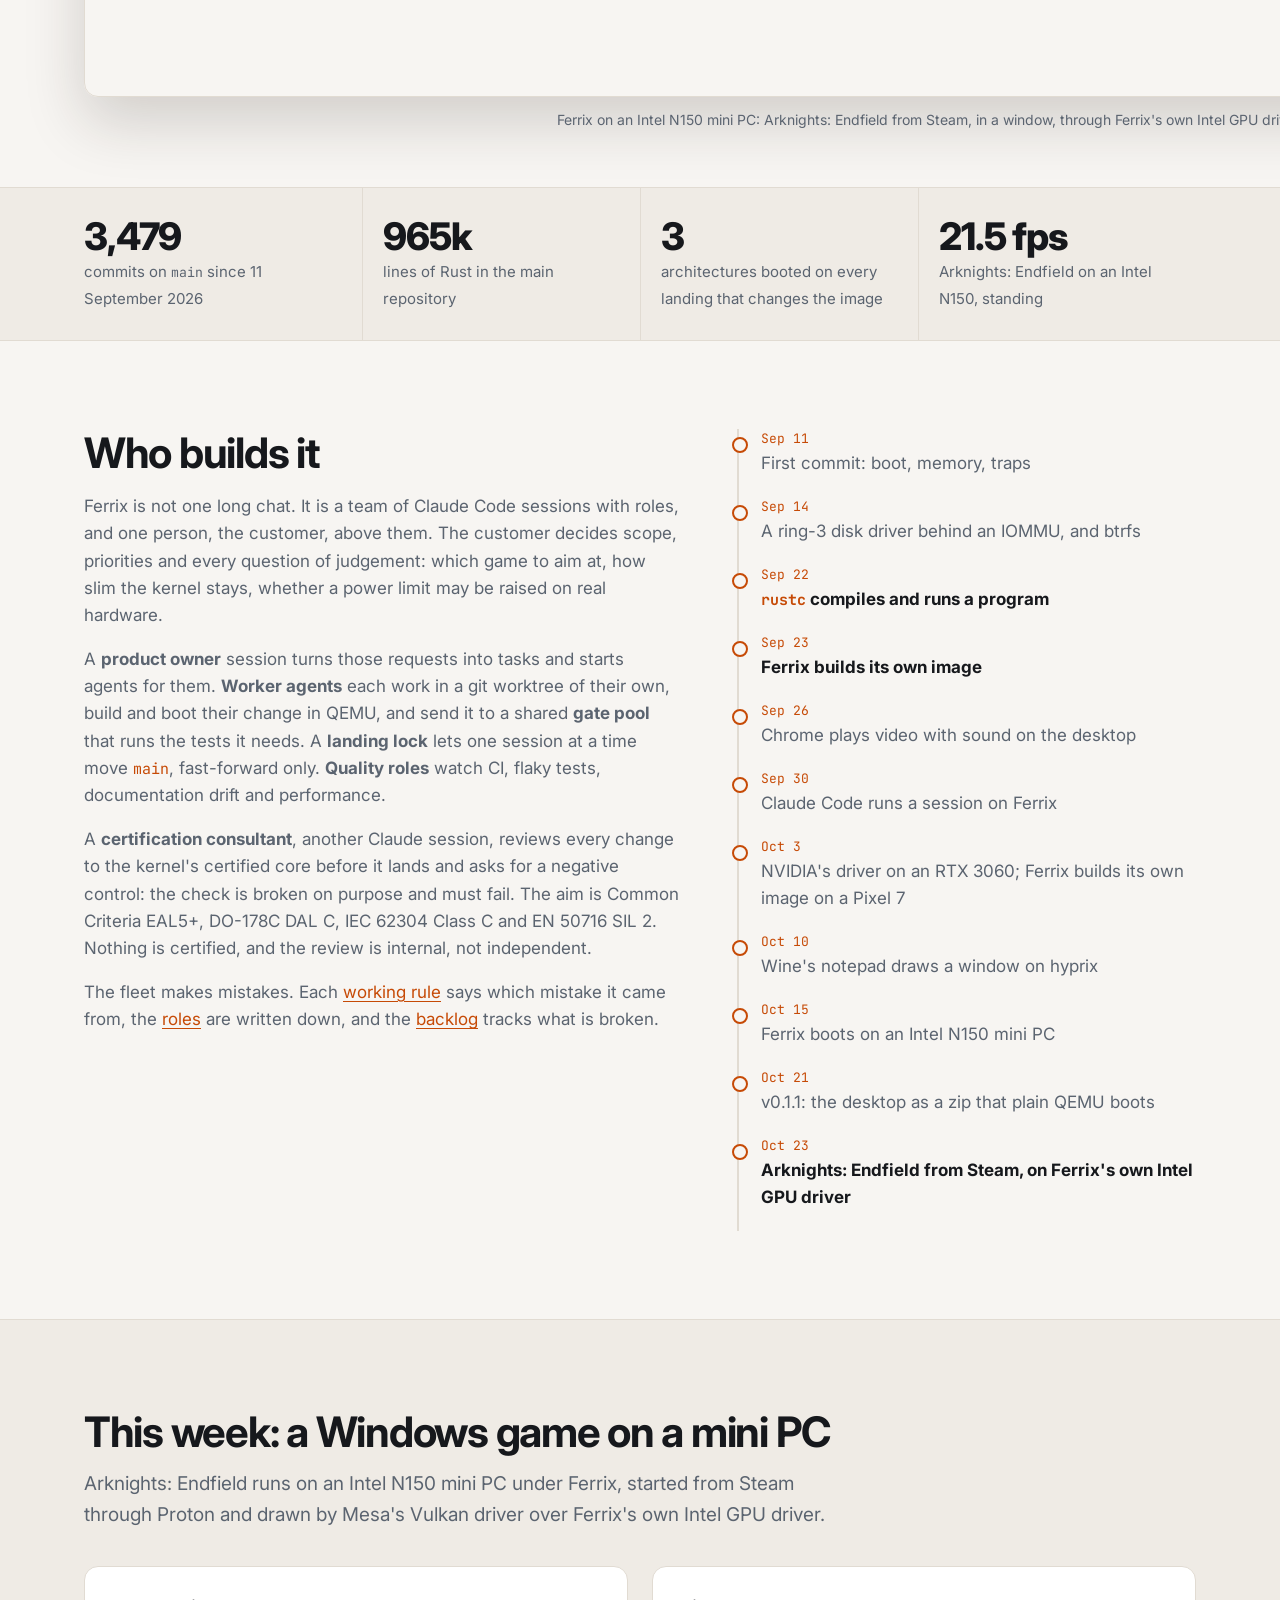
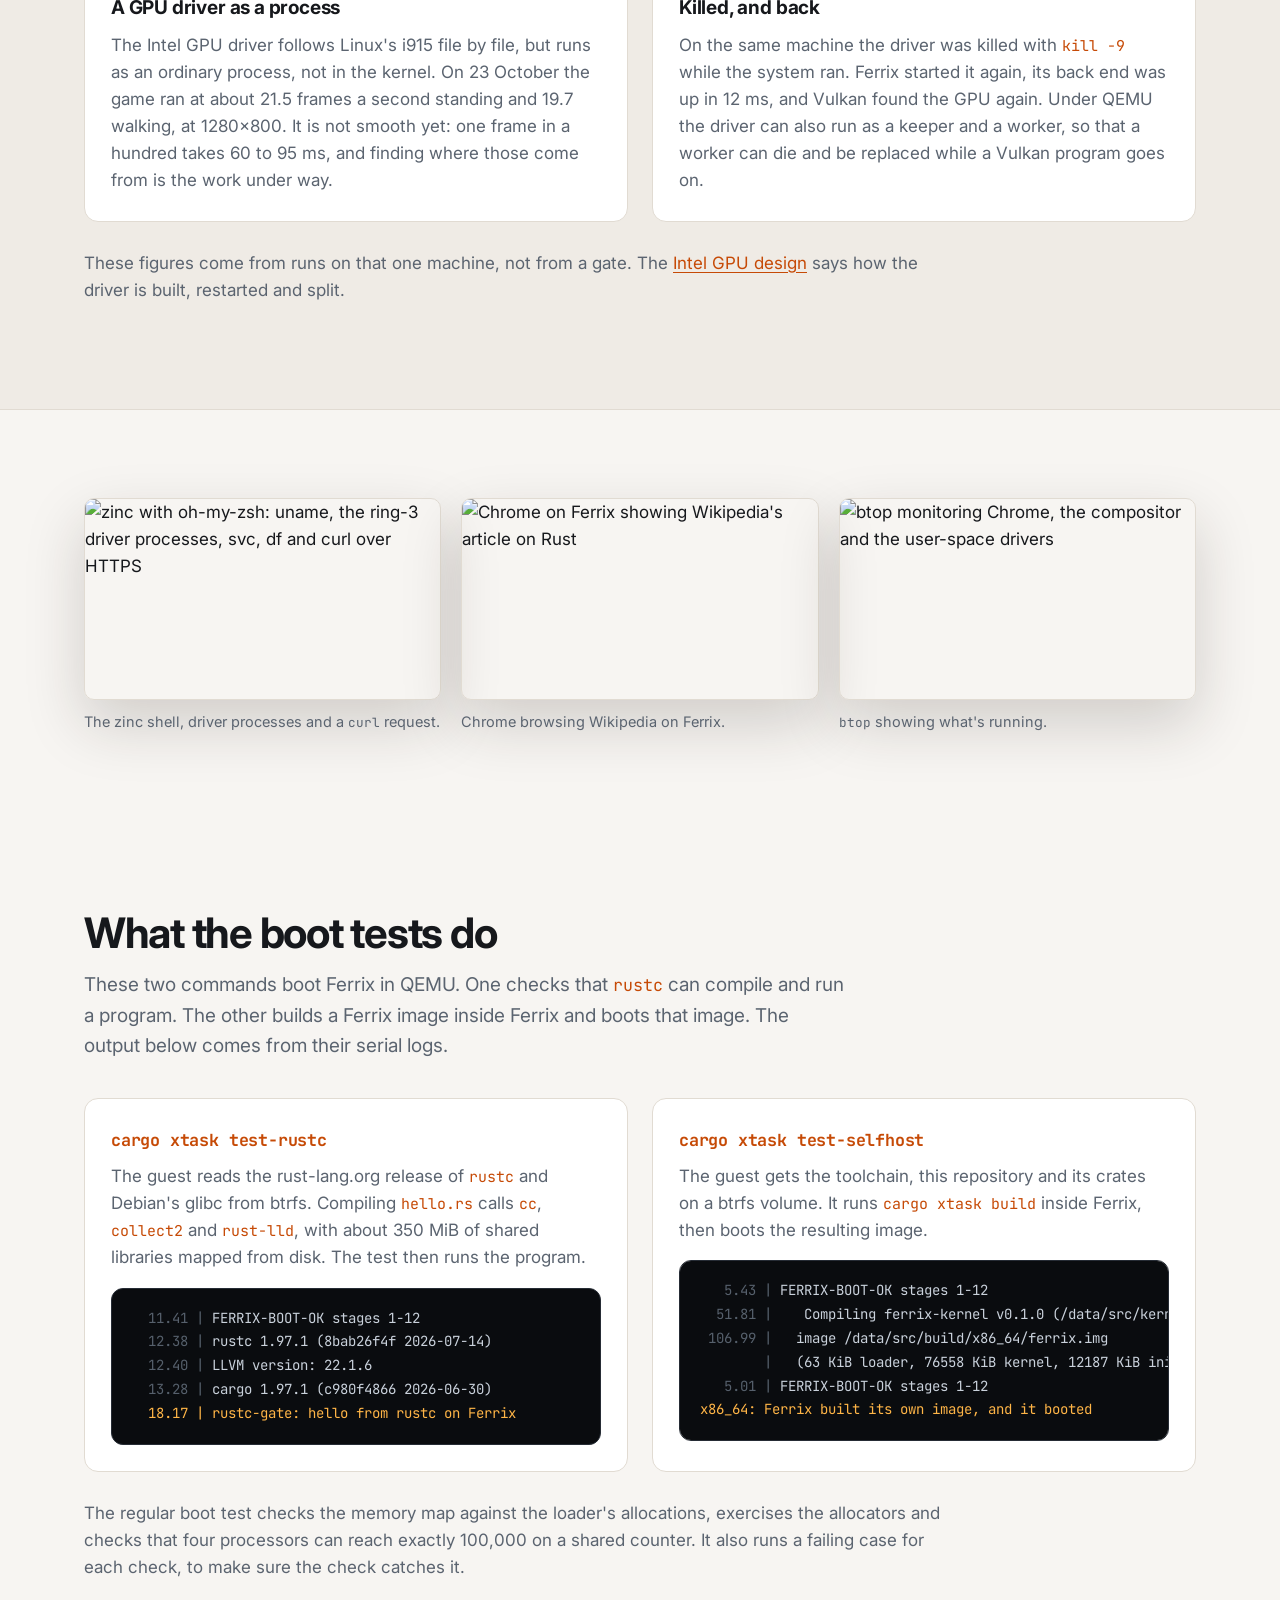
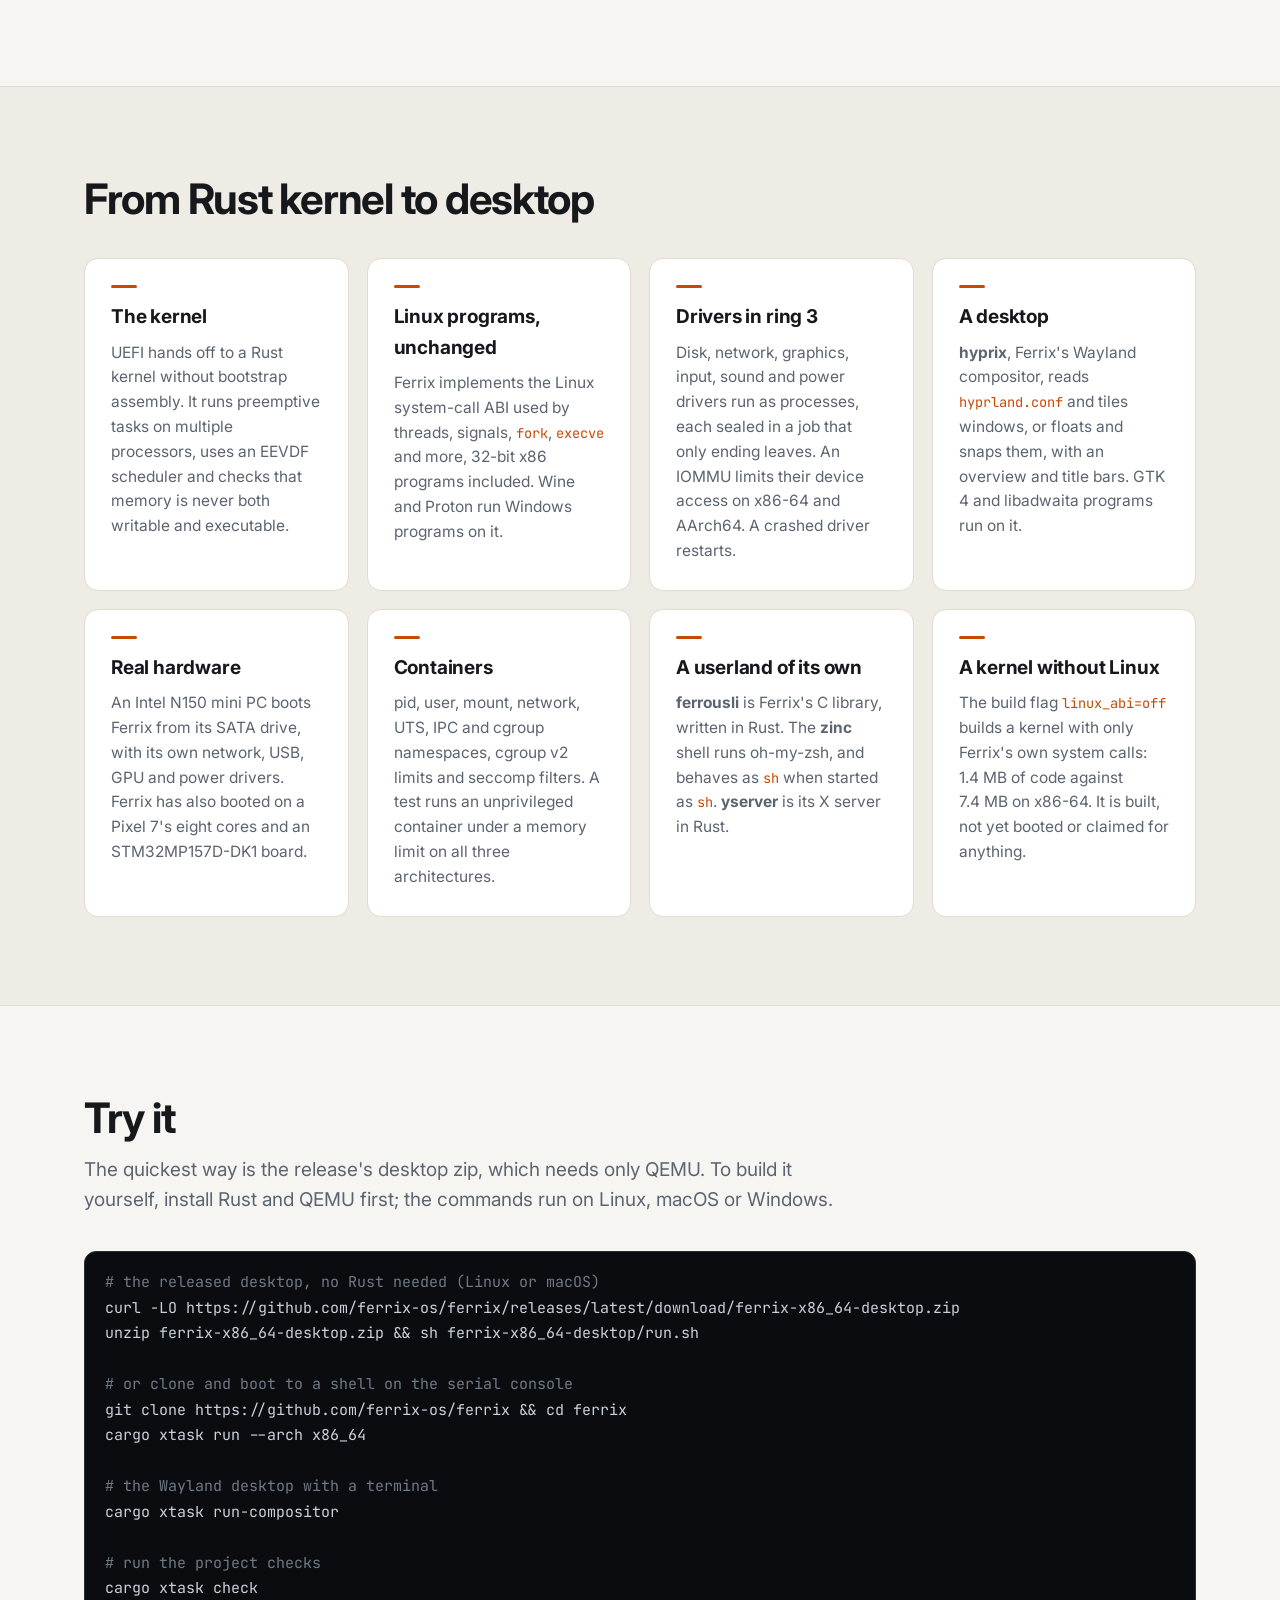
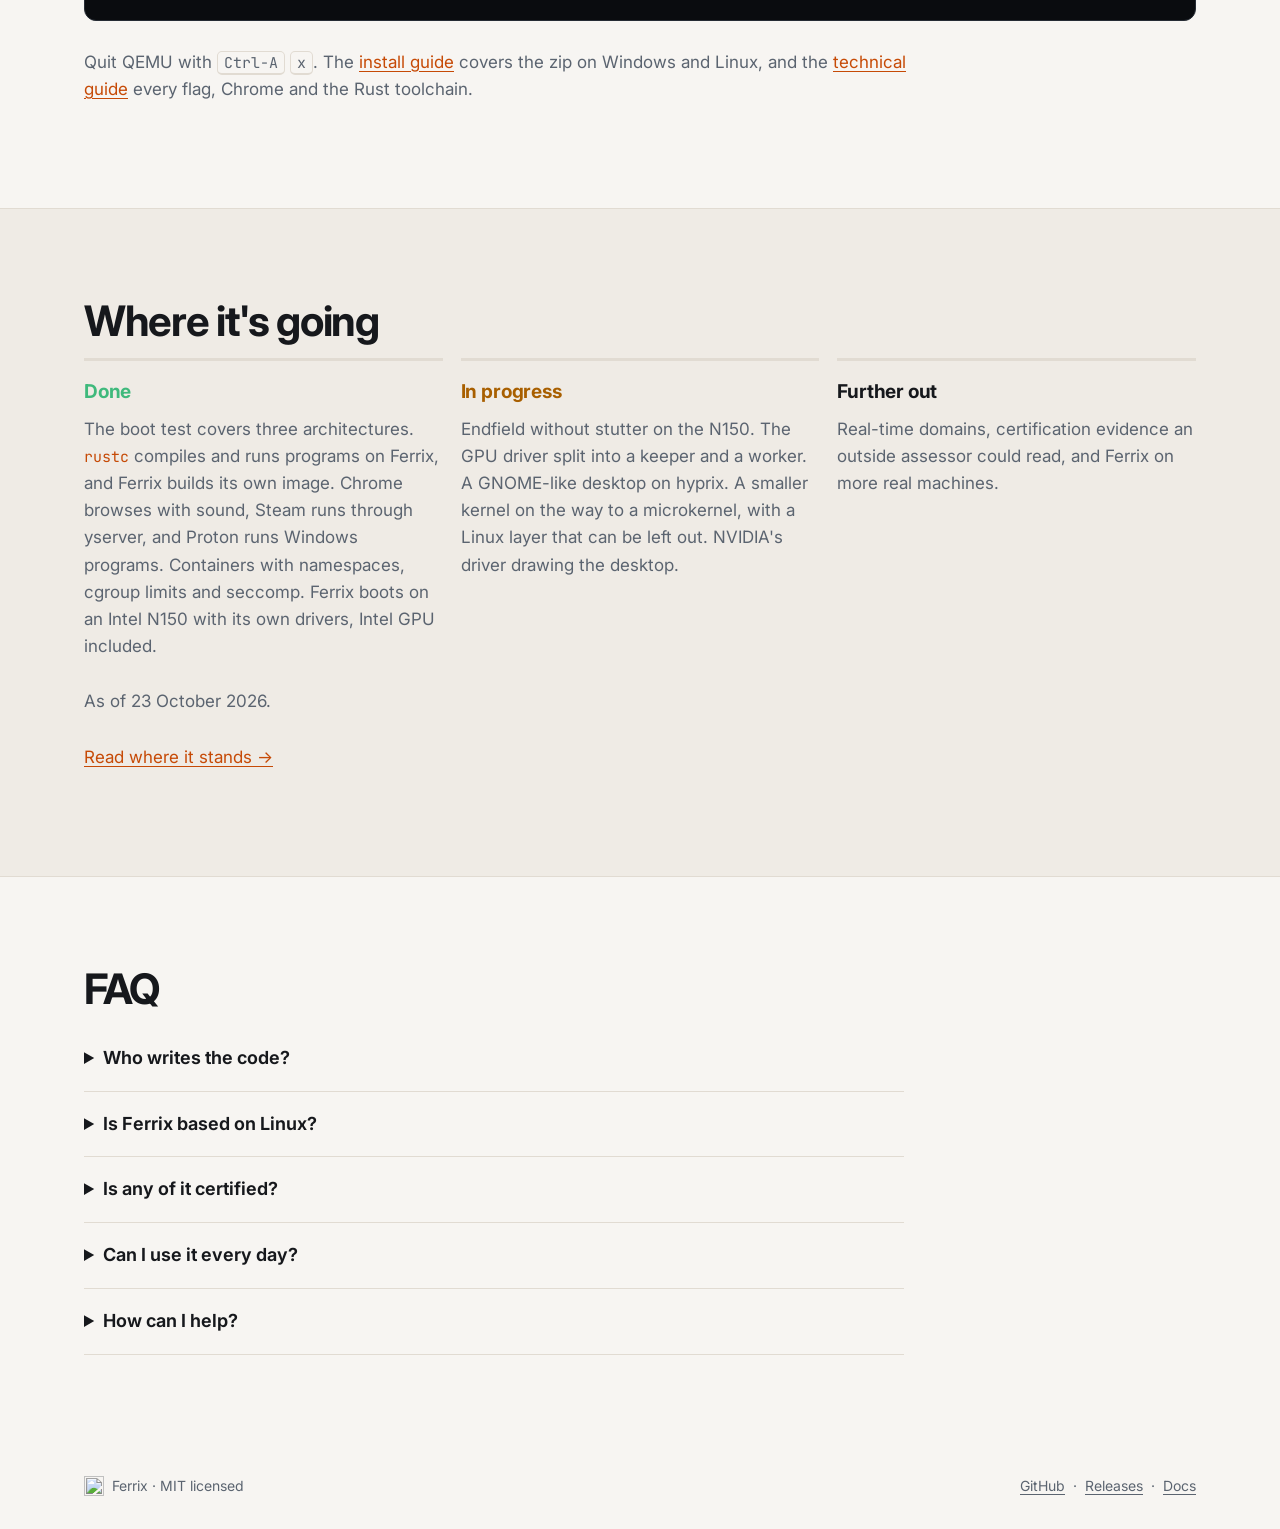
==== commit e0667c89: "Hero: the N150 capture's alt text and caption" ====
--- a/index.html
+++ b/index.html
@@ -112,14 +112,10 @@
       </div>
       <p class="arches">x86-64 &middot; AArch64 &middot; ARMv7-A &middot; MIT licensed &middot; experimental</p>
     </div>
-    <!-- TODO(hero-n150): a real capture of the N150's desktop with Endfield windowed, being taken.
-         It goes in Ferrix's docs/brand/screenshots/hero-n150.png (1920x1080 PNG, under 1.5 MB,
-         a neutral wallpaper); build.sh copies it to assets/. Check the alt text and caption
-         against it. -->
     <figure class="hero-shot">
       <img src="assets/hero-n150.png" width="1920" height="1080"
-           alt="Ferrix's desktop on an Intel N150 mini PC, with Arknights: Endfield running in a window">
-      <figcaption>Ferrix on an Intel N150 mini PC, with Arknights: Endfield running in a window through Ferrix's own Intel GPU driver.</figcaption>
+           alt="Ferrix's desktop on an Intel N150 mini PC: Arknights: Endfield in a window, ferrofetch and btop beside it">
+      <figcaption>Ferrix on an Intel N150 mini PC: Arknights: Endfield from Steam, in a window, through Ferrix's own Intel GPU driver, with ferrofetch and btop beside it.</figcaption>
     </figure>
   </div>
 </section>
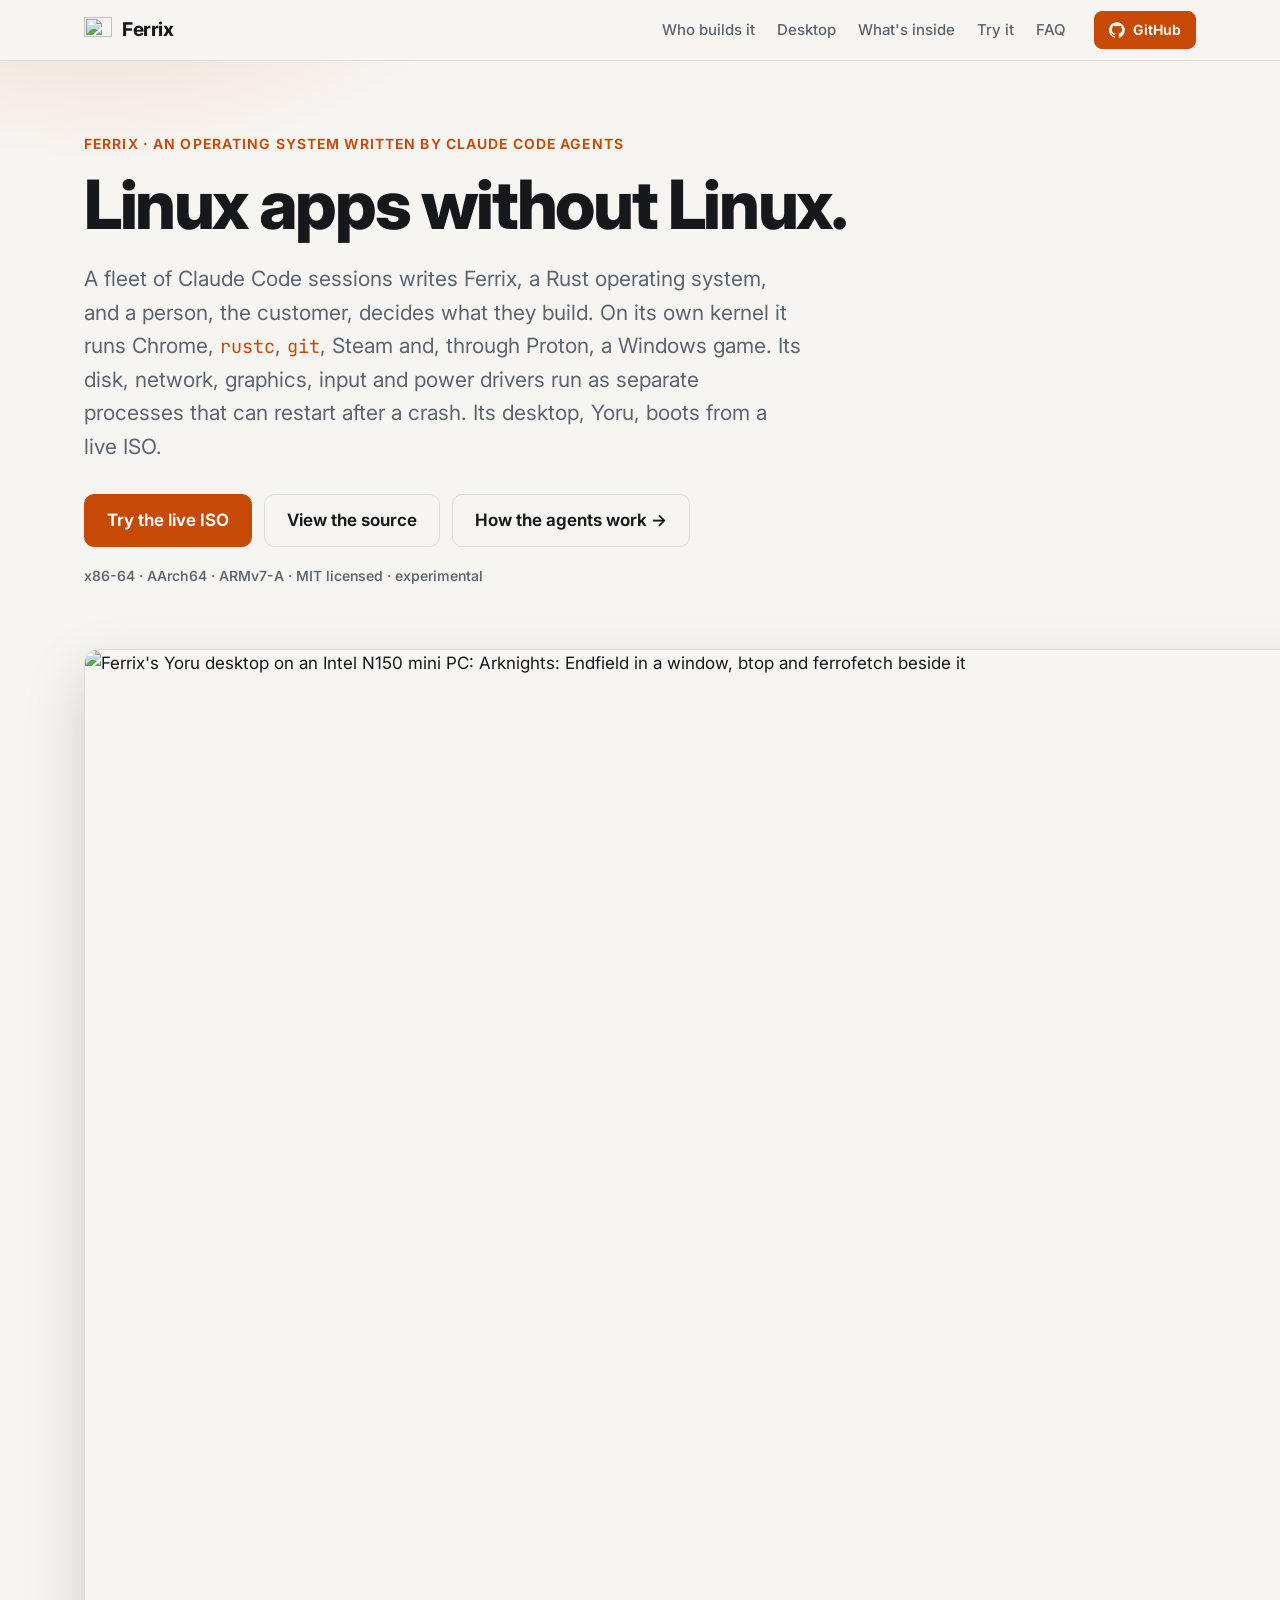
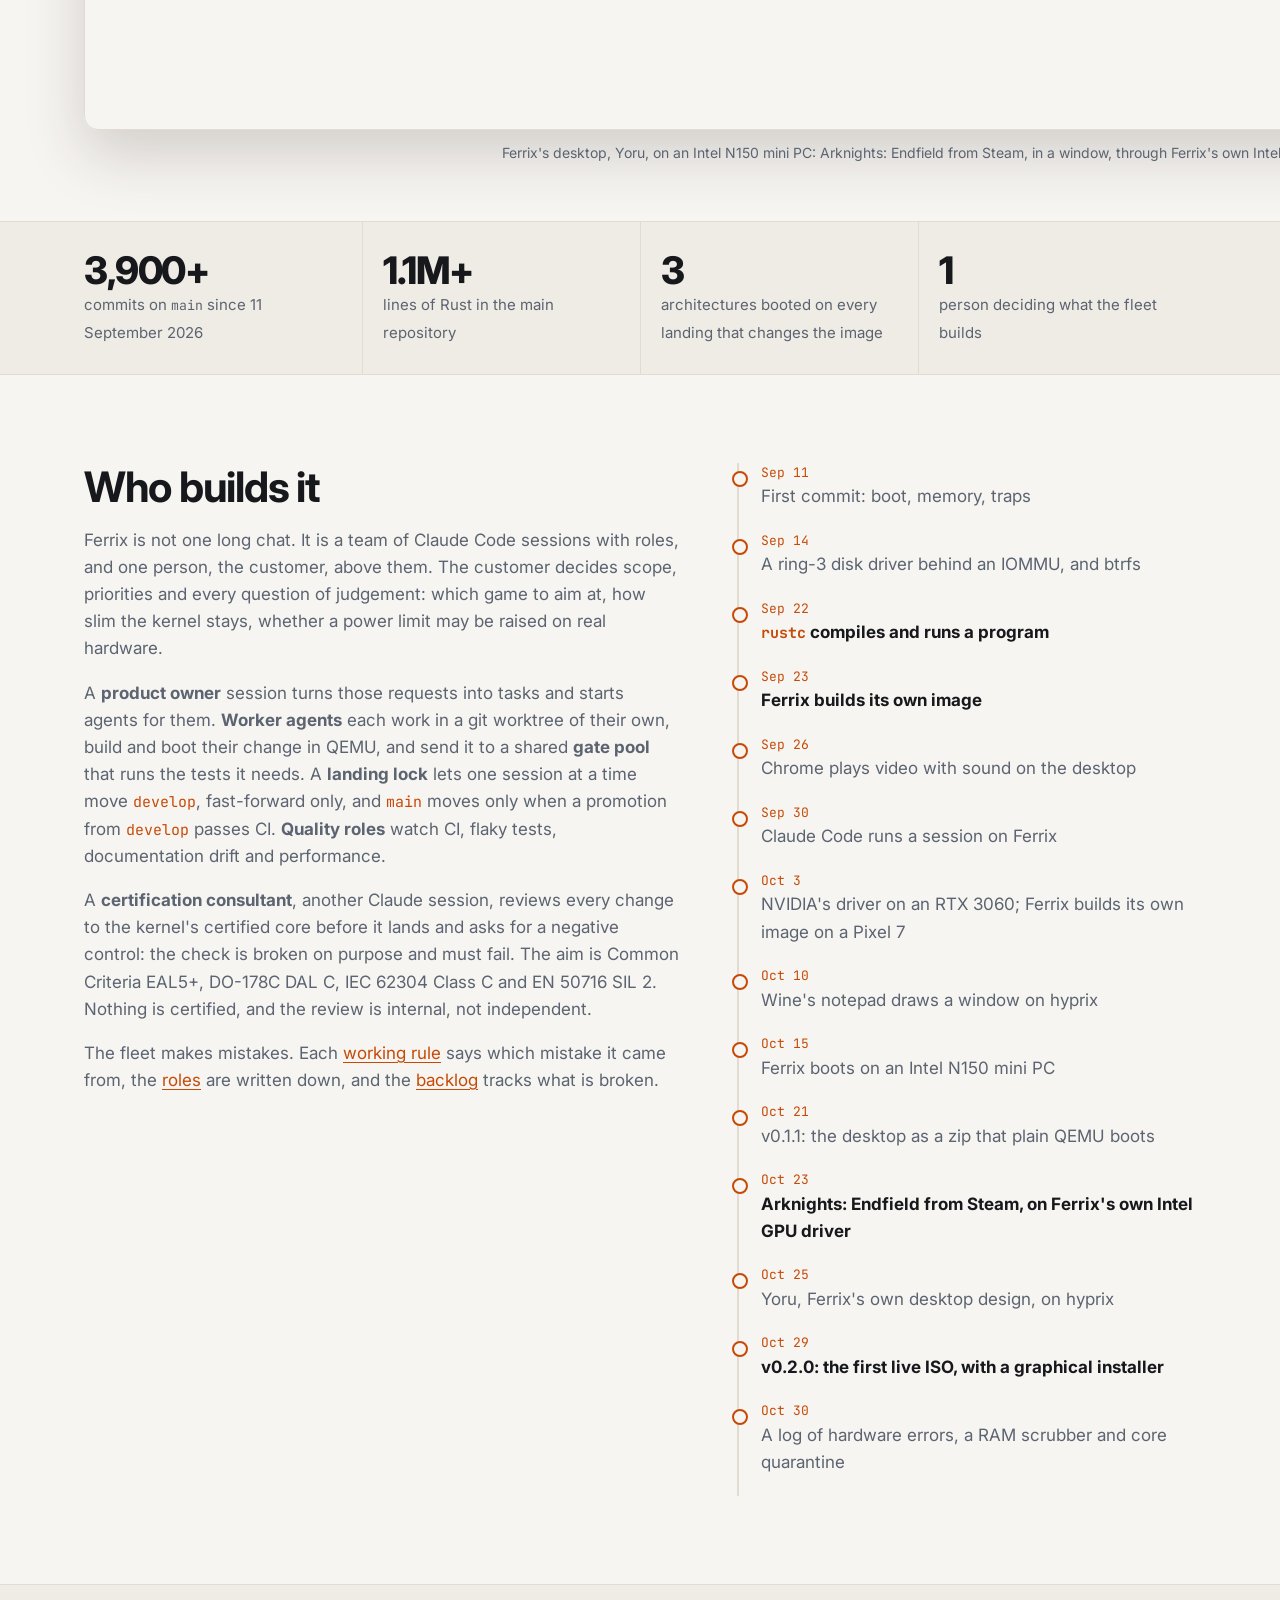
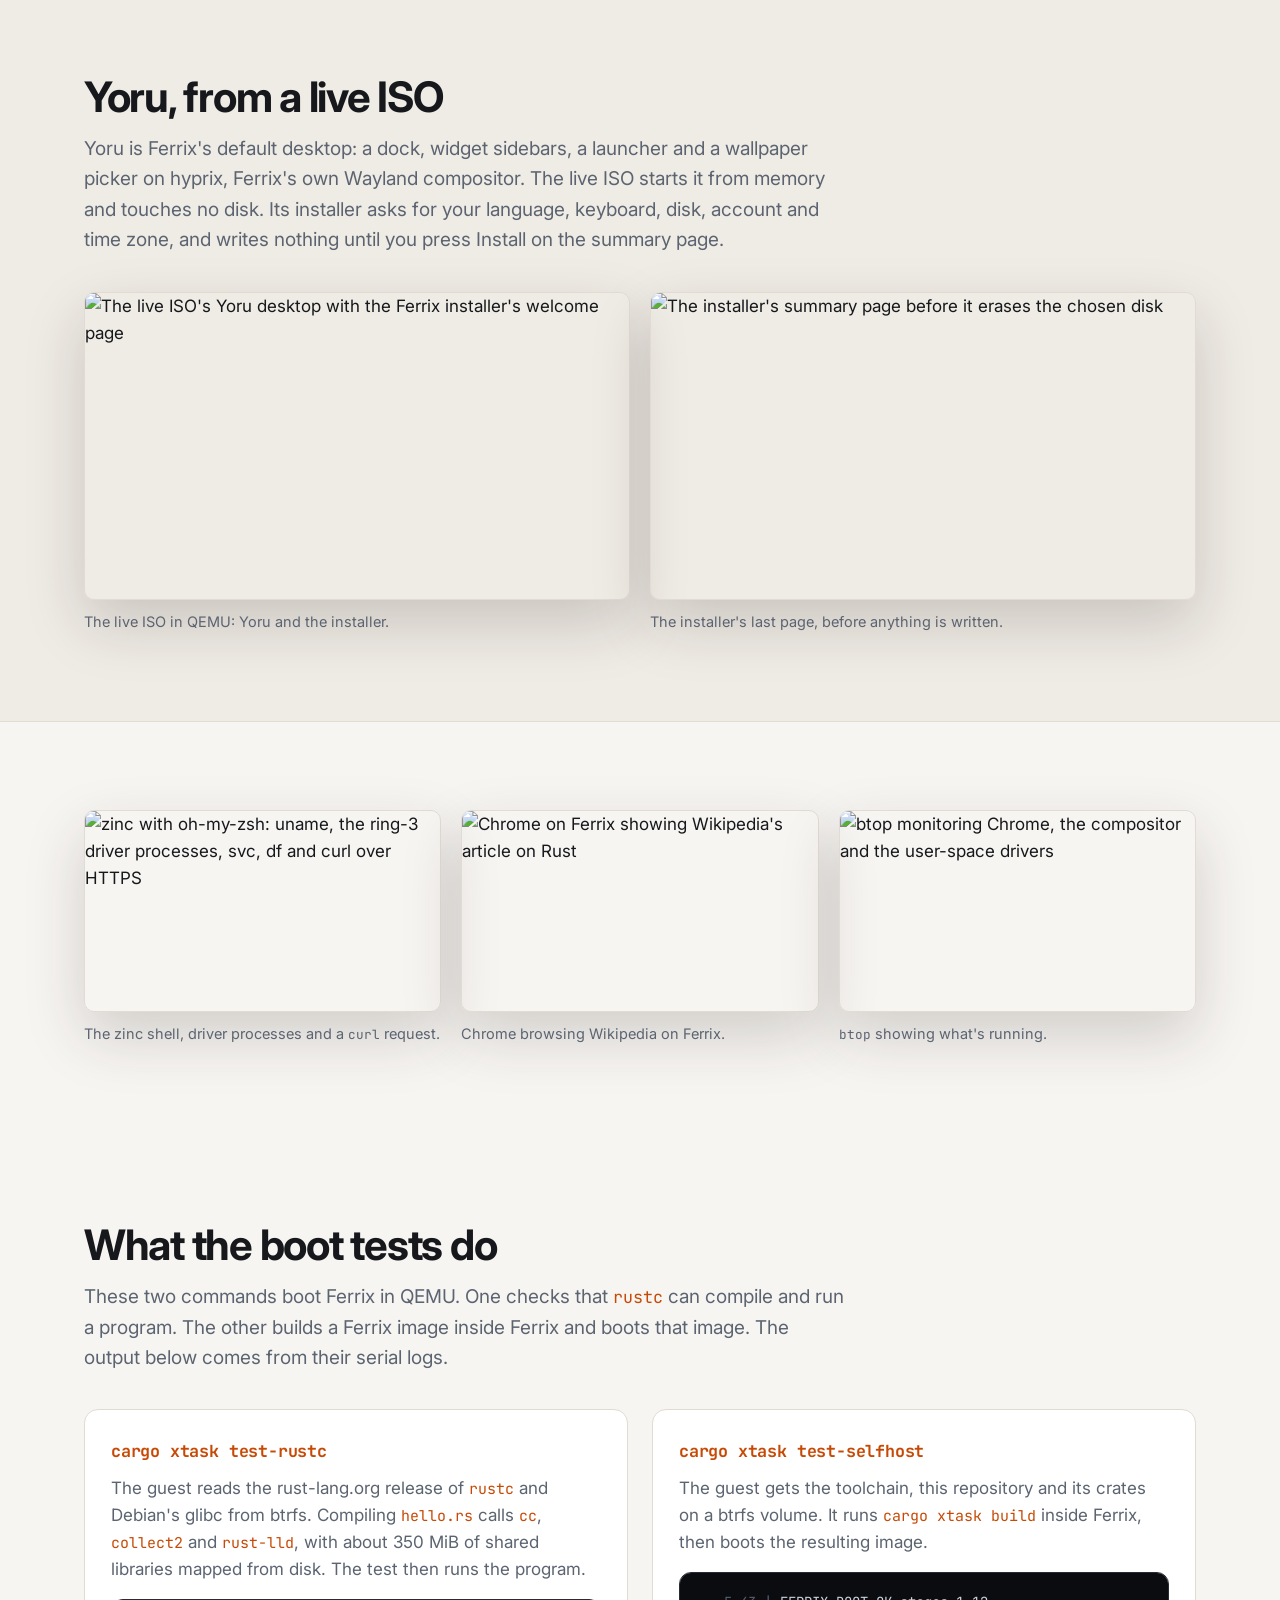
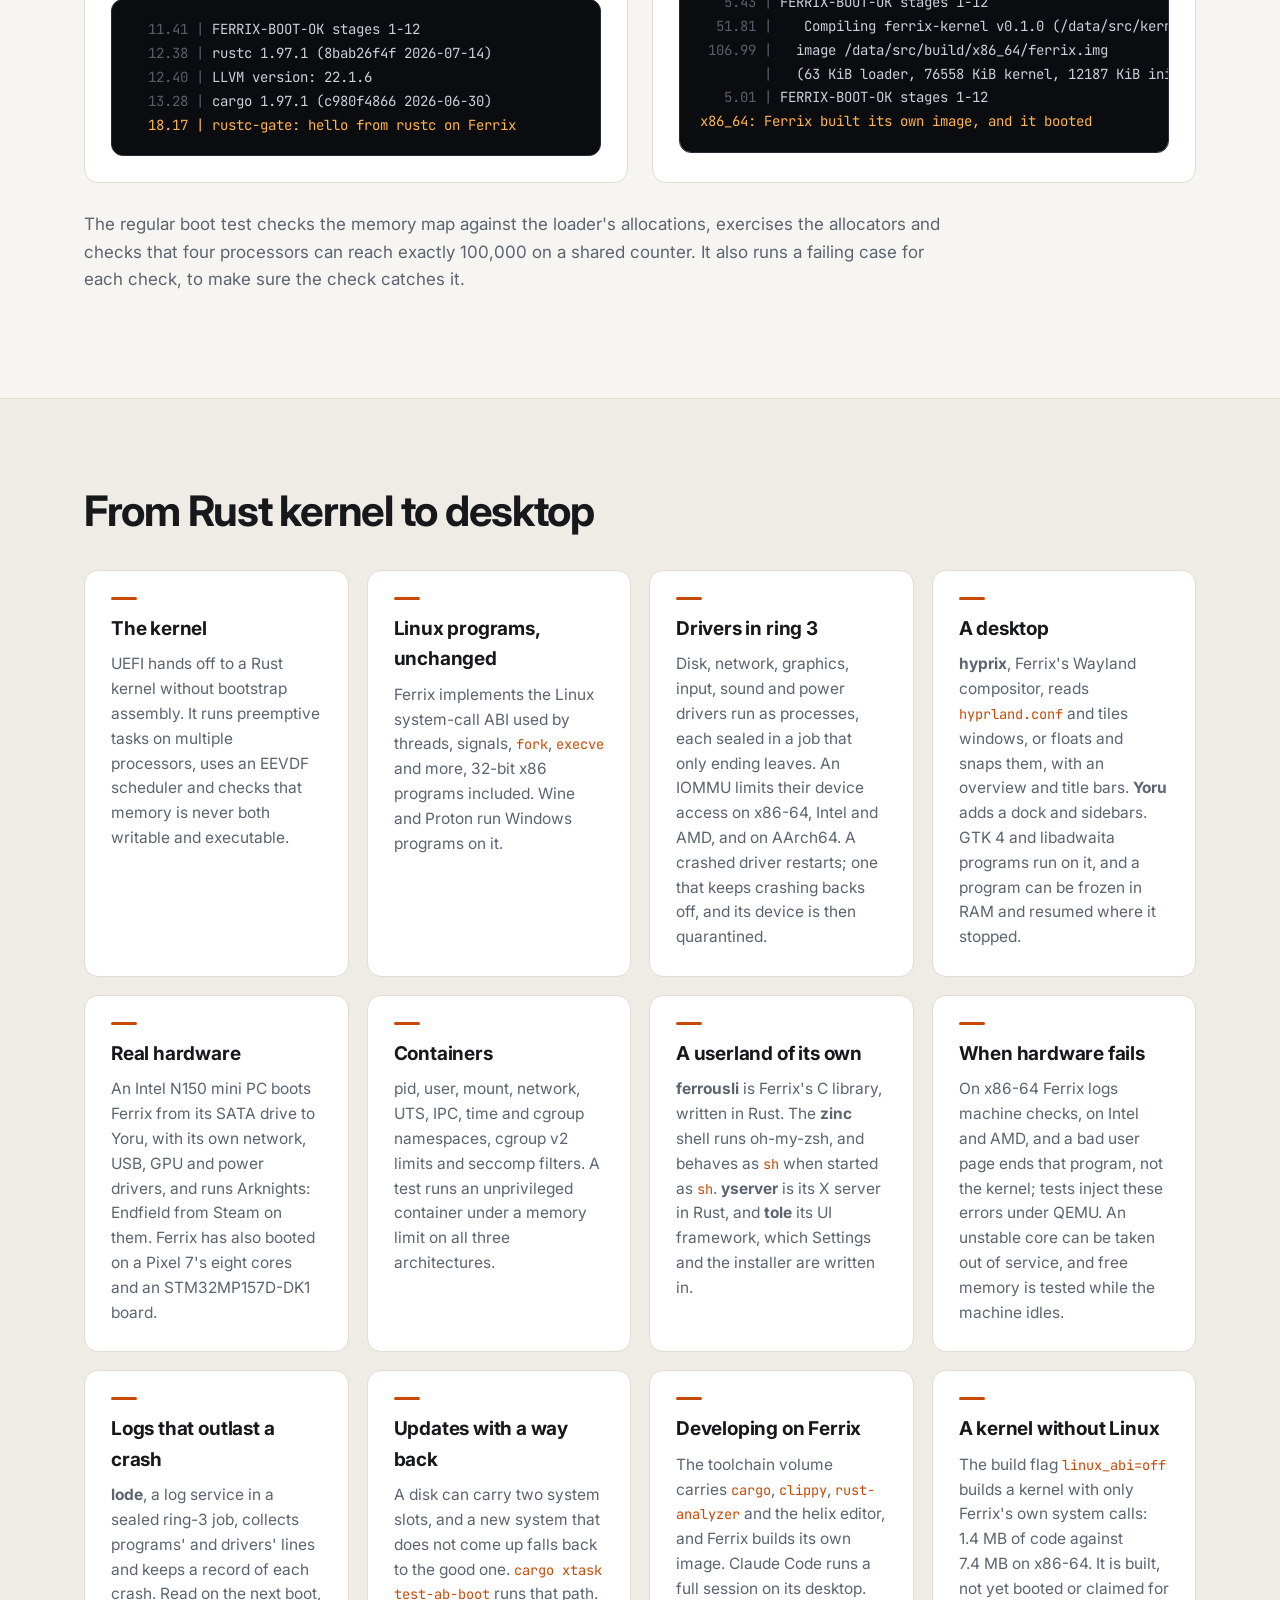
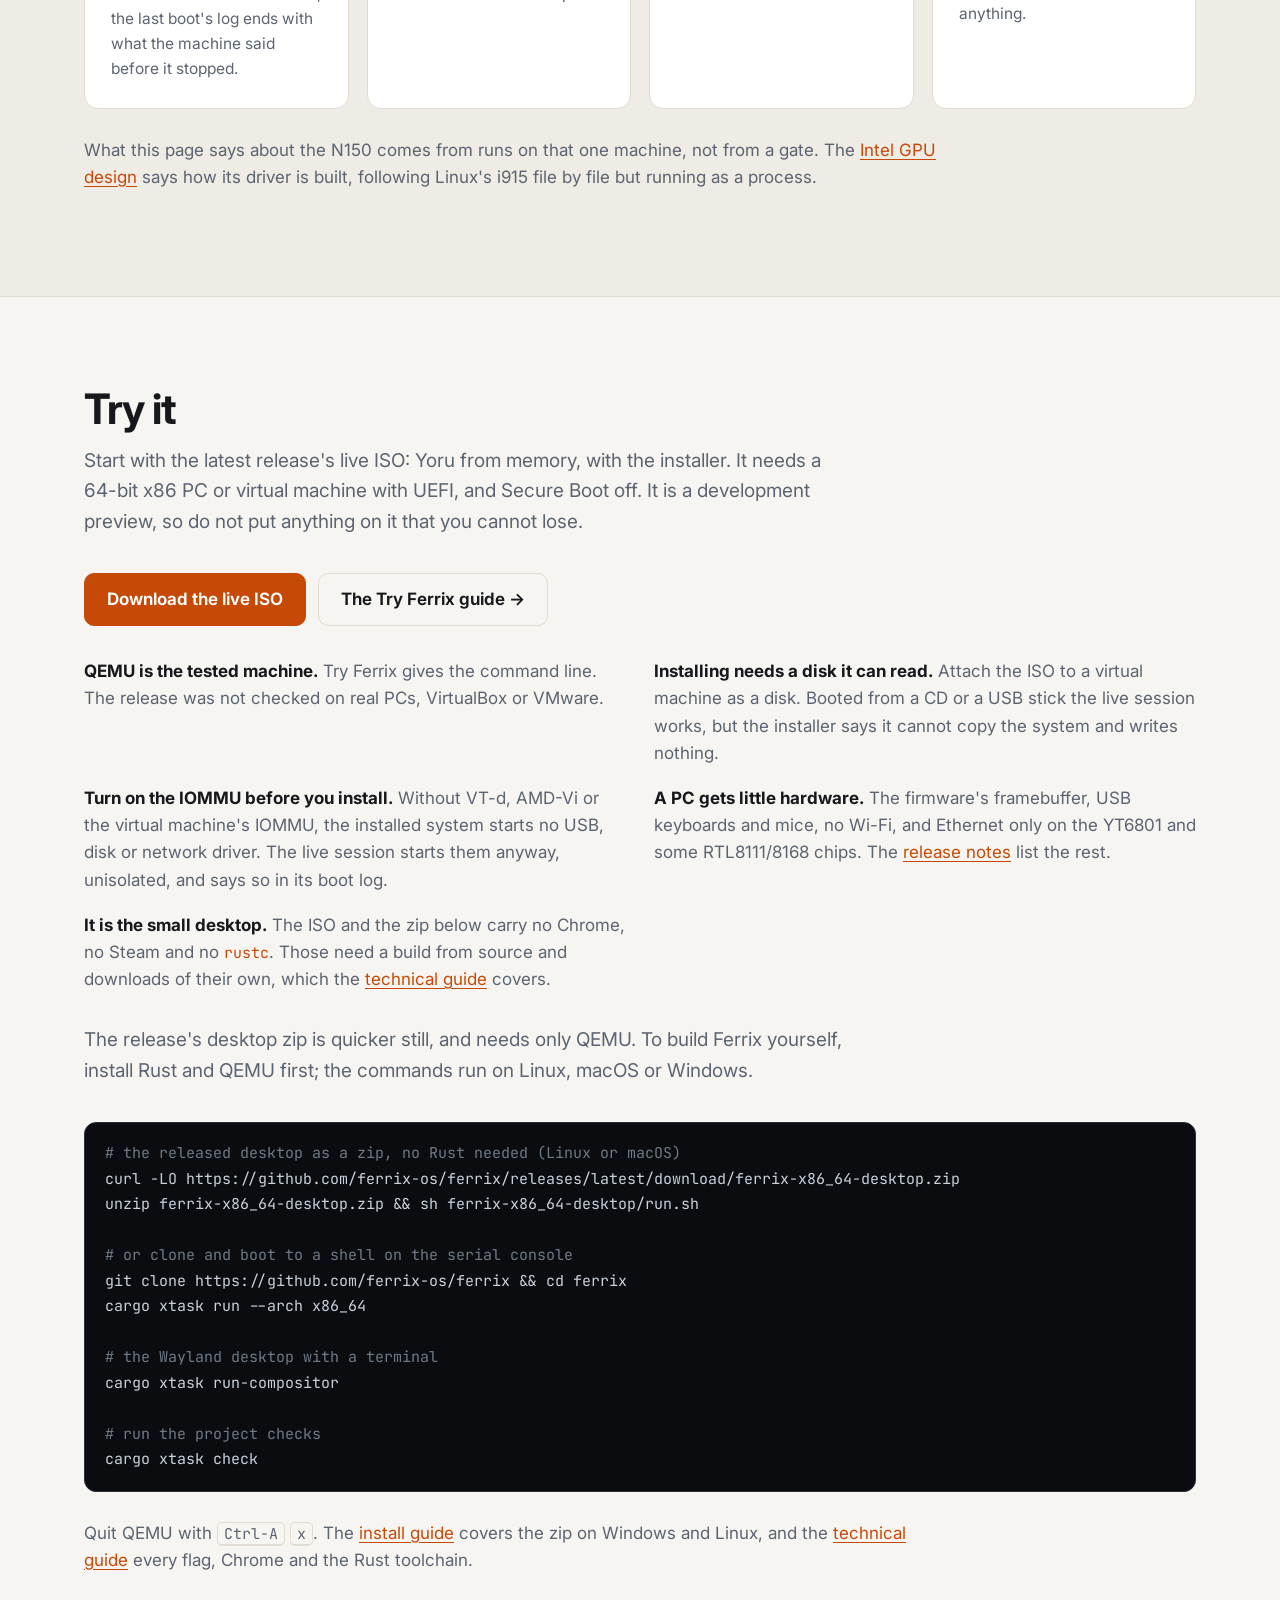
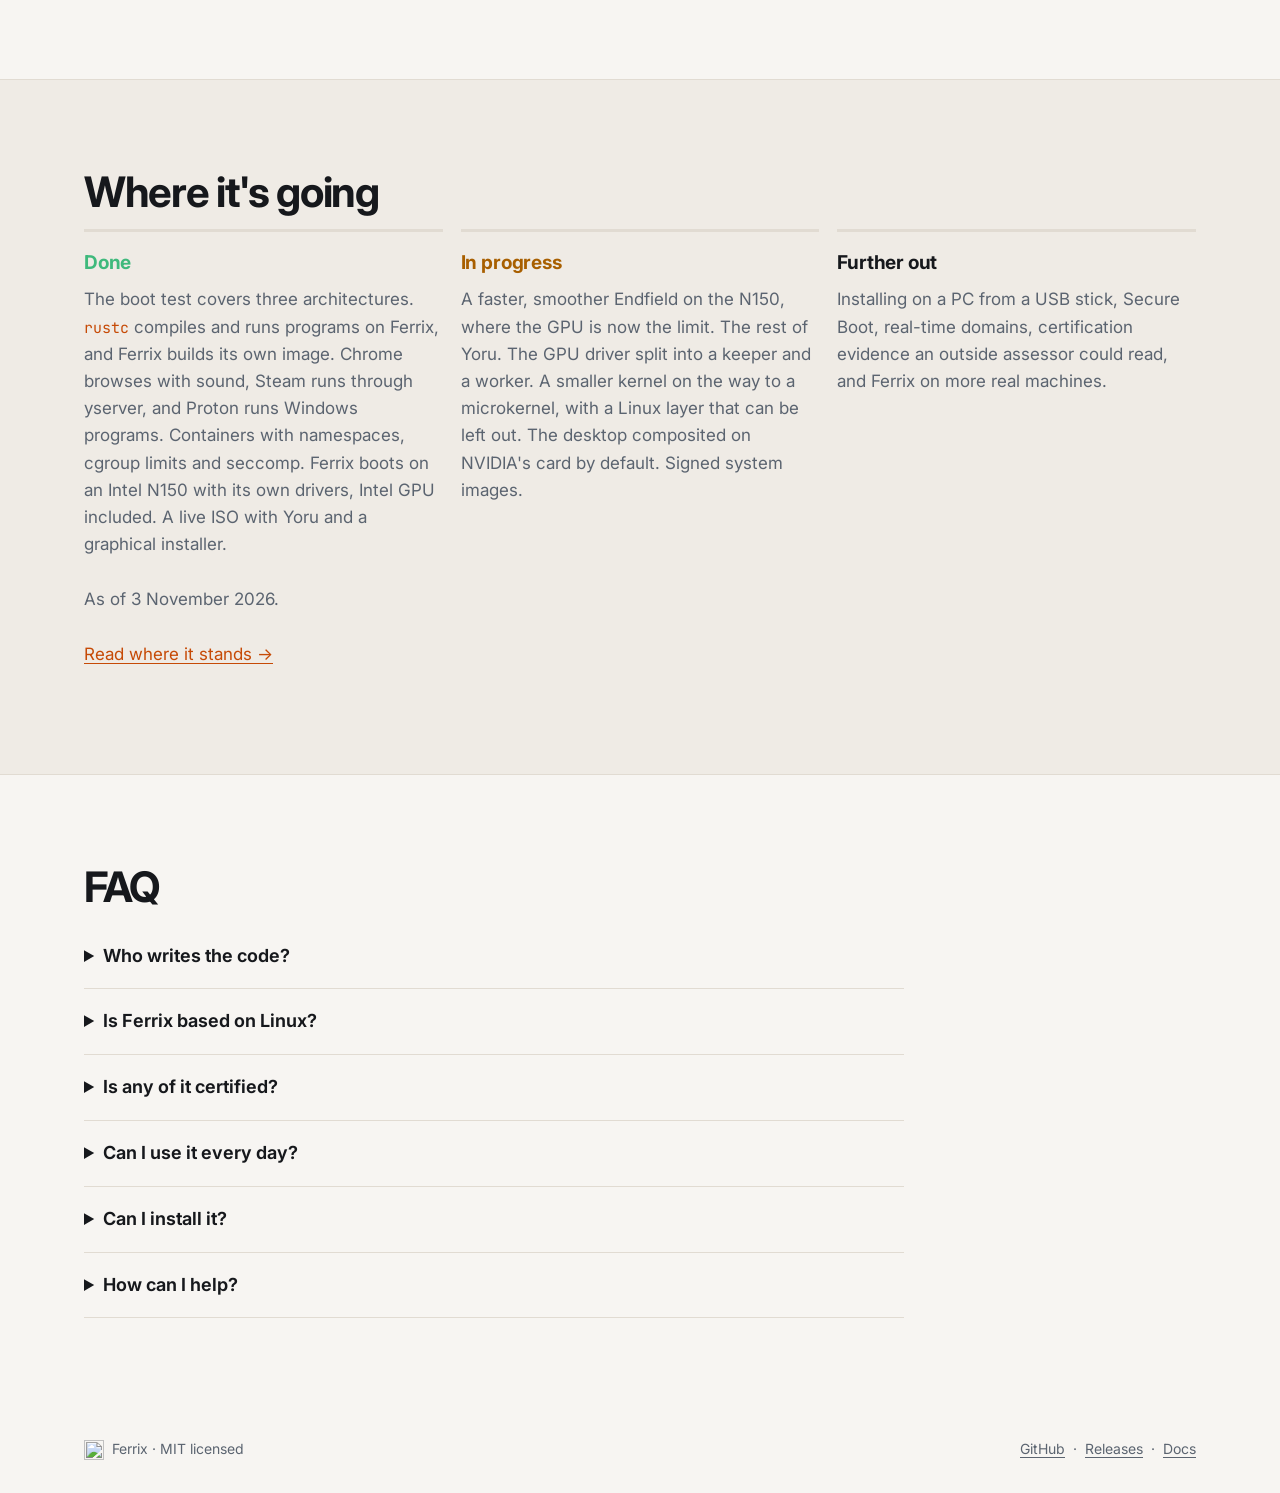
==== commit 7de020e8: "The site says where Ferrix stands now: the live ISO, Yoru, what the ISO cannot do The site stopped a" ====
--- a/index.html
+++ b/index.html
@@ -4,7 +4,7 @@
 <meta charset="utf-8">
 <meta name="viewport" content="width=device-width, initial-scale=1">
 <title>Ferrix: a Rust operating system written by Claude Code agents</title>
-<meta name="description" content="Ferrix is an experimental Rust operating system written by a fleet of Claude Code sessions, with a person deciding what they build. It runs tested Linux programs, Steam and a Windows game through Proton on its own kernel.">
+<meta name="description" content="Ferrix is an experimental Rust operating system written by a fleet of Claude Code sessions, with a person deciding what they build. It runs tested Linux programs, Steam and a Windows game through Proton on its own kernel, and you can boot its desktop from a live ISO.">
 <link rel="canonical" href="https://ferrix-os.org/">
 <meta name="theme-color" content="#0d0f12" media="(prefers-color-scheme: dark)">
 <meta name="theme-color" content="#f7f5f2" media="(prefers-color-scheme: light)">
@@ -17,7 +17,7 @@
 <meta property="og:type" content="website">
 <meta property="og:site_name" content="Ferrix">
 <meta property="og:title" content="Ferrix: an operating system written by Claude Code agents">
-<meta property="og:description" content="A fleet of Claude Code sessions writes Ferrix, a Rust operating system, and a person decides what they build. It runs Chrome, rustc, Steam and a Windows game on its own kernel, with drivers as restartable processes.">
+<meta property="og:description" content="A fleet of Claude Code sessions writes Ferrix, a Rust operating system, and a person decides what they build. It runs Chrome, rustc, Steam and a Windows game on its own kernel, with drivers as restartable processes, and boots from a live ISO.">
 <meta property="og:url" content="https://ferrix-os.org/">
 <meta property="og:image" content="https://ferrix-os.org/assets/social-preview.png">
 <meta property="og:image:width" content="1280">
@@ -46,7 +46,7 @@
       "license": "https://opensource.org/licenses/MIT",
       "url": "https://ferrix-os.org/",
       "image": "https://ferrix-os.org/assets/social-preview.png",
-      "keywords": "Rust operating system, Rust kernel, Claude Code, AI agents, OS development, Linux ABI compatibility, userland drivers, btrfs, Wayland compositor"
+      "keywords": "Rust operating system, Rust kernel, Claude Code, AI agents, OS development, Linux ABI compatibility, userland drivers, btrfs, Wayland compositor, live ISO"
     },
     {
       "@type": "SoftwareApplication",
@@ -54,6 +54,7 @@
       "applicationCategory": "OperatingSystem",
       "operatingSystem": "x86-64, AArch64, ARMv7-A (QEMU, Intel N150, Pixel 7, STM32MP157D-DK1)",
       "offers": { "@type": "Offer", "price": "0", "priceCurrency": "USD" },
+      "downloadUrl": "https://github.com/ferrix-os/ferrix/releases/latest",
       "url": "https://ferrix-os.org/"
     },
     {
@@ -66,9 +67,11 @@
         { "@type": "Question", "name": "Is any of it certified?",
           "acceptedAnswer": { "@type": "Answer", "text": "No. Certification of the kernel's core is an aim. A certification consultant, itself a Claude session, reviews every change to that core before it lands. That review is internal, not independent, and no outside assessor is involved." } },
         { "@type": "Question", "name": "Can I use it every day?",
-          "acceptedAnswer": { "@type": "Answer", "text": "No. Ferrix is an experimental system. It runs a desktop, a browser, a compiler and a game, but most of its tests run in QEMU and much of it is unfinished." } },
+          "acceptedAnswer": { "@type": "Answer", "text": "No. Ferrix is an experimental system. It runs a desktop, a browser, a compiler and a game, but most of its tests run in QEMU, it has run on very few PCs and much of it is unfinished." } },
+        { "@type": "Question", "name": "Can I install it?",
+          "acceptedAnswer": { "@type": "Answer", "text": "In a virtual machine, yes: the live ISO's installer puts Ferrix on a disk of its own, as a development preview. Attach the ISO as a disk and turn on the IOMMU first. Installing on a PC from a USB stick comes in a later release, because Ferrix does not read USB disks as disks yet. Do not put anything on it that you cannot lose." } },
         { "@type": "Question", "name": "How can I help?",
-          "acceptedAnswer": { "@type": "Answer", "text": "Try booting it and file an issue if something fails. You can follow releases on GitHub." } }
+          "acceptedAnswer": { "@type": "Answer", "text": "Try booting it and file an issue if something fails. Human contributions are welcome, and you can follow releases on GitHub." } }
       ]
     }
   ]
@@ -84,7 +87,7 @@
     </a>
     <nav aria-label="Sections">
       <a href="#built">Who builds it</a>
-      <a href="#week">This week</a>
+      <a href="#desktop">Desktop</a>
       <a href="#features">What's inside</a>
       <a href="#try">Try it</a>
       <a href="#faq">FAQ</a>
@@ -105,27 +108,29 @@
       <p class="lede">A fleet of Claude Code sessions writes Ferrix, a Rust operating system, and a person,
         the customer, decides what they build. On its own kernel it runs Chrome, <code>rustc</code>,
         <code>git</code>, Steam and, through Proton, a Windows game. Its disk, network, graphics, input
-        and power drivers run as separate processes that can restart after a crash.</p>
+        and power drivers run as separate processes that can restart after a crash. Its desktop, Yoru,
+        boots from a live ISO.</p>
       <div class="ctas">
-        <a class="btn" href="https://github.com/ferrix-os/ferrix">View the source</a>
+        <a class="btn" href="#try">Try the live ISO</a>
+        <a class="btn btn-ghost" href="https://github.com/ferrix-os/ferrix">View the source</a>
         <a class="btn btn-ghost" href="#built">How the agents work &rarr;</a>
       </div>
       <p class="arches">x86-64 &middot; AArch64 &middot; ARMv7-A &middot; MIT licensed &middot; experimental</p>
     </div>
     <figure class="hero-shot">
       <img src="assets/hero-n150.png" width="1920" height="1080"
-           alt="Ferrix's desktop on an Intel N150 mini PC: Arknights: Endfield in a window, ferrofetch and btop beside it">
-      <figcaption>Ferrix on an Intel N150 mini PC: Arknights: Endfield from Steam, in a window, through Ferrix's own Intel GPU driver, with ferrofetch and btop beside it.</figcaption>
+           alt="Ferrix's Yoru desktop on an Intel N150 mini PC: Arknights: Endfield in a window, btop and ferrofetch beside it">
+      <figcaption>Ferrix's desktop, Yoru, on an Intel N150 mini PC: Arknights: Endfield from Steam, in a window, through Ferrix's own Intel GPU driver, with btop and ferrofetch beside it.</figcaption>
     </figure>
   </div>
 </section>
 
 <section class="stats" aria-label="Ferrix in numbers">
   <div class="wrap stats-in">
-    <div><b>3,479</b><span>commits on <code>main</code> since 11 September 2026</span></div>
-    <div><b>965k</b><span>lines of Rust in the main repository</span></div>
+    <div><b>3,900+</b><span>commits on <code>main</code> since 11 September 2026</span></div>
+    <div><b>1.1M+</b><span>lines of Rust in the main repository</span></div>
     <div><b>3</b><span>architectures booted on every landing that changes the image</span></div>
-    <div><b>21.5 fps</b><span>Arknights: Endfield on an Intel N150, standing</span></div>
+    <div><b>1</b><span>person deciding what the fleet builds</span></div>
   </div>
 </section>
 
@@ -139,7 +144,8 @@
       <p>A <b>product owner</b> session turns those requests into tasks and starts agents for them.
         <b>Worker agents</b> each work in a git worktree of their own, build and boot their change in QEMU,
         and send it to a shared <b>gate pool</b> that runs the tests it needs. A <b>landing lock</b> lets
-        one session at a time move <code>main</code>, fast-forward only. <b>Quality roles</b> watch CI,
+        one session at a time move <code>develop</code>, fast-forward only, and <code>main</code> moves only
+        when a promotion from <code>develop</code> passes CI. <b>Quality roles</b> watch CI,
         flaky tests, documentation drift and performance.</p>
       <p>A <b>certification consultant</b>, another Claude session, reviews every change to the kernel's
         certified core before it lands and asks for a negative control: the check is broken on purpose and
@@ -162,34 +168,24 @@
       <li><time datetime="2026-10-15">Oct 15</time> Ferrix boots on an Intel N150 mini PC</li>
       <li><time datetime="2026-10-21">Oct 21</time> v0.1.1: the desktop as a zip that plain QEMU boots</li>
       <li><time datetime="2026-10-23">Oct 23</time> <b>Arknights: Endfield from Steam, on Ferrix's own Intel GPU driver</b></li>
+      <li><time datetime="2026-10-25">Oct 25</time> Yoru, Ferrix's own desktop design, on hyprix</li>
+      <li><time datetime="2026-10-29">Oct 29</time> <b>v0.2.0: the first live ISO, with a graphical installer</b></li>
+      <li><time datetime="2026-10-30">Oct 30</time> A log of hardware errors, a RAM scrubber and core quarantine</li>
     </ol>
   </div>
 </section>
 
-<section id="week" class="section alt">
+<section id="desktop" class="section alt">
   <div class="wrap">
-    <h2>This week: a Windows game on a mini PC</h2>
-    <p class="sub">Arknights: Endfield runs on an Intel N150 mini PC under Ferrix, started from Steam
-      through Proton and drawn by Mesa's Vulkan driver over Ferrix's own Intel GPU driver.</p>
-    <div class="proof">
-      <article>
-        <h3>A GPU driver as a process</h3>
-        <p>The Intel GPU driver follows Linux's i915 file by file, but runs as an ordinary process, not in the
-          kernel. On 23 October the game ran at about 21.5 frames a second standing and 19.7 walking, at
-          1280x800. It is not smooth yet: one frame in a hundred takes 60 to 95&nbsp;ms, and finding where
-          those come from is the work under way.</p>
-      </article>
-      <article>
-        <h3>Killed, and back</h3>
-        <p>On the same machine the driver was killed with <code>kill -9</code> while the system ran. Ferrix
-          started it again, its back end was up in 12&nbsp;ms, and Vulkan found the GPU again. Under QEMU
-          the driver can also run as a keeper and a worker, so that a worker can die and be replaced while a
-          Vulkan program goes on.</p>
-      </article>
-    </div>
-    <p class="note">These figures come from runs on that one machine, not from a gate. The
-      <a href="https://github.com/ferrix-os/ferrix/blob/main/docs/INTEL-GPU.md">Intel GPU design</a> says how the
-      driver is built, restarted and split.</p>
+    <h2>Yoru, from a live ISO</h2>
+    <p class="sub">Yoru is Ferrix's default desktop: a dock, widget sidebars, a launcher and a wallpaper
+      picker on hyprix, Ferrix's own Wayland compositor. The live ISO starts it from memory and touches no
+      disk. Its installer asks for your language, keyboard, disk, account and time zone, and writes nothing
+      until you press Install on the summary page.</p>
+    <div class="gallery two">
+      <figure><img src="assets/live-installer.png" width="1920" height="1080" loading="lazy" alt="The live ISO's Yoru desktop with the Ferrix installer's welcome page"><figcaption>The live ISO in QEMU: Yoru and the installer.</figcaption></figure>
+      <figure><img src="assets/installer-summary.png" width="1920" height="1080" loading="lazy" alt="The installer's summary page before it erases the chosen disk"><figcaption>The installer's last page, before anything is written.</figcaption></figure>
+    </div>
   </div>
 </section>
 
@@ -254,27 +250,52 @@
       <article class="card">
         <h3>Drivers in ring 3</h3>
         <p>Disk, network, graphics, input, sound and power drivers run as processes, each sealed in a job that
-          only ending leaves. An IOMMU limits their device access on x86-64 and AArch64. A crashed driver restarts.</p>
+          only ending leaves. An IOMMU limits their device access on x86-64, Intel and AMD, and on AArch64. A crashed
+          driver restarts; one that keeps crashing backs off, and its device is then quarantined.</p>
       </article>
       <article class="card">
         <h3>A desktop</h3>
         <p><b>hyprix</b>, Ferrix's Wayland compositor, reads <code>hyprland.conf</code> and tiles windows, or floats
-          and snaps them, with an overview and title bars. GTK 4 and libadwaita programs run on it.</p>
+          and snaps them, with an overview and title bars. <b>Yoru</b> adds a dock and sidebars. GTK 4 and libadwaita
+          programs run on it, and a program can be frozen in RAM and resumed where it stopped.</p>
       </article>
       <article class="card">
         <h3>Real hardware</h3>
-        <p>An Intel N150 mini PC boots Ferrix from its SATA drive, with its own network, USB, GPU and power
-          drivers. Ferrix has also booted on a Pixel 7's eight cores and an STM32MP157D-DK1 board.</p>
+        <p>An Intel N150 mini PC boots Ferrix from its SATA drive to Yoru, with its own network, USB, GPU and power
+          drivers, and runs Arknights: Endfield from Steam on them. Ferrix has also booted on a Pixel 7's eight cores
+          and an STM32MP157D-DK1 board.</p>
       </article>
       <article class="card">
         <h3>Containers</h3>
-        <p>pid, user, mount, network, UTS, IPC and cgroup namespaces, cgroup v2 limits and seccomp filters. A test
+        <p>pid, user, mount, network, UTS, IPC, time and cgroup namespaces, cgroup v2 limits and seccomp filters. A test
           runs an unprivileged container under a memory limit on all three architectures.</p>
       </article>
       <article class="card">
         <h3>A userland of its own</h3>
         <p><b>ferrousli</b> is Ferrix's C library, written in Rust. The <b>zinc</b> shell runs oh-my-zsh, and
-          behaves as <code>sh</code> when started as <code>sh</code>. <b>yserver</b> is its X server in Rust.</p>
+          behaves as <code>sh</code> when started as <code>sh</code>. <b>yserver</b> is its X server in Rust, and
+          <b>tole</b> its UI framework, which Settings and the installer are written in.</p>
+      </article>
+      <article class="card">
+        <h3>When hardware fails</h3>
+        <p>On x86-64 Ferrix logs machine checks, on Intel and AMD, and a bad user page ends that program, not the
+          kernel; tests inject these errors under QEMU. An unstable core can be taken out of service, and free memory is
+          tested while the machine idles.</p>
+      </article>
+      <article class="card">
+        <h3>Logs that outlast a crash</h3>
+        <p><b>lode</b>, a log service in a sealed ring-3 job, collects programs' and drivers' lines and keeps a record
+          of each crash. Read on the next boot, the last boot's log ends with what the machine said before it stopped.</p>
+      </article>
+      <article class="card">
+        <h3>Updates with a way back</h3>
+        <p>A disk can carry two system slots, and a new system that does not come up falls back to the good one.
+          <code>cargo xtask test-ab-boot</code> runs that path.</p>
+      </article>
+      <article class="card">
+        <h3>Developing on Ferrix</h3>
+        <p>The toolchain volume carries <code>cargo</code>, <code>clippy</code>, <code>rust-analyzer</code> and the
+          helix editor, and Ferrix builds its own image. Claude Code runs a full session on its desktop.</p>
       </article>
       <article class="card">
         <h3>A kernel without Linux</h3>
@@ -282,15 +303,40 @@
           of code against 7.4&nbsp;MB on x86-64. It is built, not yet booted or claimed for anything.</p>
       </article>
     </div>
+    <p class="note">What this page says about the N150 comes from runs on that one machine, not from a gate.
+      The <a href="https://github.com/ferrix-os/ferrix/blob/main/docs/INTEL-GPU.md">Intel GPU design</a> says how its
+      driver is built, following Linux's i915 file by file but running as a process.</p>
   </div>
 </section>
 
 <section id="try" class="section">
   <div class="wrap">
     <h2>Try it</h2>
-    <p class="sub">The quickest way is the release's desktop zip, which needs only QEMU. To build it
-      yourself, install Rust and QEMU first; the commands run on Linux, macOS or Windows.</p>
-    <pre class="term big"><span class="c"># the released desktop, no Rust needed (Linux or macOS)</span>
+    <p class="sub">Start with the latest release's live ISO: Yoru from memory, with the installer. It needs a
+      64-bit x86 PC or virtual machine with UEFI, and Secure Boot off. It is a development preview, so do not put
+      anything on it that you cannot lose.</p>
+    <div class="ctas">
+      <a class="btn" href="https://github.com/ferrix-os/ferrix/releases/latest">Download the live ISO</a>
+      <a class="btn btn-ghost" href="https://github.com/ferrix-os/ferrix/blob/main/docs/TRY-FERRIX.md">The Try Ferrix guide &rarr;</a>
+    </div>
+    <ul class="limits">
+      <li><b>QEMU is the tested machine.</b> Try Ferrix gives the command line. The release was not checked on real
+        PCs, VirtualBox or VMware.</li>
+      <li><b>Installing needs a disk it can read.</b> Attach the ISO to a virtual machine as a disk. Booted from a CD
+        or a USB stick the live session works, but the installer says it cannot copy the system and writes nothing.</li>
+      <li><b>Turn on the IOMMU before you install.</b> Without VT-d, AMD-Vi or the virtual machine's IOMMU, the
+        installed system starts no USB, disk or network driver. The live session starts them anyway, unisolated,
+        and says so in its boot log.</li>
+      <li><b>A PC gets little hardware.</b> The firmware's framebuffer, USB keyboards and mice, no Wi-Fi, and Ethernet
+        only on the YT6801 and some RTL8111/8168 chips. The
+        <a href="https://github.com/ferrix-os/ferrix/releases/latest">release notes</a> list the rest.</li>
+      <li><b>It is the small desktop.</b> The ISO and the zip below carry no Chrome, no Steam and no <code>rustc</code>.
+        Those need a build from source and downloads of their own, which the
+        <a href="https://github.com/ferrix-os/ferrix/blob/main/docs/GUIDE.md#getting-started">technical guide</a> covers.</li>
+    </ul>
+    <p class="sub">The release's desktop zip is quicker still, and needs only QEMU. To build Ferrix yourself, install
+      Rust and QEMU first; the commands run on Linux, macOS or Windows.</p>
+    <pre class="term big"><span class="c"># the released desktop as a zip, no Rust needed (Linux or macOS)</span>
 curl -LO https://github.com/ferrix-os/ferrix/releases/latest/download/ferrix-x86_64-desktop.zip
 unzip ferrix-x86_64-desktop.zip &amp;&amp; sh ferrix-x86_64-desktop/run.sh
 
@@ -315,11 +361,11 @@
   <div class="wrap">
     <h2>Where it's going</h2>
     <div class="road">
-      <div><h3 class="done">Done</h3><p>The boot test covers three architectures. <code>rustc</code> compiles and runs programs on Ferrix, and Ferrix builds its own image. Chrome browses with sound, Steam runs through yserver, and Proton runs Windows programs. Containers with namespaces, cgroup limits and seccomp. Ferrix boots on an Intel N150 with its own drivers, Intel GPU included.</p></div>
-      <div><h3 class="doing">In progress</h3><p>Endfield without stutter on the N150. The GPU driver split into a keeper and a worker. A GNOME-like desktop on hyprix. A smaller kernel on the way to a microkernel, with a Linux layer that can be left out. NVIDIA's driver drawing the desktop.</p></div>
-      <div><h3>Further out</h3><p>Real-time domains, certification evidence an outside assessor could read, and Ferrix on more real machines.</p></div>
-    </div>
-    <p class="note">As of 23 October 2026.</p>
+      <div><h3 class="done">Done</h3><p>The boot test covers three architectures. <code>rustc</code> compiles and runs programs on Ferrix, and Ferrix builds its own image. Chrome browses with sound, Steam runs through yserver, and Proton runs Windows programs. Containers with namespaces, cgroup limits and seccomp. Ferrix boots on an Intel N150 with its own drivers, Intel GPU included. A live ISO with Yoru and a graphical installer.</p></div>
+      <div><h3 class="doing">In progress</h3><p>A faster, smoother Endfield on the N150, where the GPU is now the limit. The rest of Yoru. The GPU driver split into a keeper and a worker. A smaller kernel on the way to a microkernel, with a Linux layer that can be left out. The desktop composited on NVIDIA's card by default. Signed system images.</p></div>
+      <div><h3>Further out</h3><p>Installing on a PC from a USB stick, Secure Boot, real-time domains, certification evidence an outside assessor could read, and Ferrix on more real machines.</p></div>
+    </div>
+    <p class="note">As of 3 November 2026.</p>
     <p class="note"><a href="https://github.com/ferrix-os/ferrix/blob/main/docs/roadmap/where-it-stands.md">Read where it stands &rarr;</a></p>
   </div>
 </section>
@@ -341,9 +387,16 @@
         independent, and no outside assessor is involved.</p></details>
     <details><summary>Can I use it every day?</summary>
       <p>No. Ferrix is an experimental system. It runs a desktop, a browser, a compiler and a game, but
-        most of its tests run in QEMU and much of it is unfinished.</p></details>
+        most of its tests run in QEMU, it has run on very few PCs and much of it is unfinished.</p></details>
+    <details><summary>Can I install it?</summary>
+      <p>In a virtual machine, yes: the live ISO's installer puts Ferrix on a disk of its own, as a development
+        preview. Attach the ISO as a disk and turn on the IOMMU first. Installing on a PC from a USB stick comes in a
+        later release, because Ferrix does not read USB disks as disks yet. Do not put anything on it that you cannot
+        lose. <a href="https://github.com/ferrix-os/ferrix/blob/main/docs/TRY-FERRIX.md">Try Ferrix</a> has the steps.</p></details>
     <details><summary>How can I help?</summary>
-      <p>Try booting it and file an issue if something fails. You can follow releases on GitHub.</p></details>
+      <p>Try booting it and <a href="https://github.com/ferrix-os/ferrix/issues">file an issue</a> if something fails.
+        <a href="https://github.com/ferrix-os/ferrix/blob/main/CONTRIBUTING.md">Human contributions</a> are welcome, and
+        you can follow releases on GitHub.</p></details>
   </div>
 </section>
 </main>
--- a/style.css
+++ b/style.css
@@ -108,7 +108,11 @@
 .gallery figure { margin: 0; }
 .gallery img { display: block; border-radius: 10px; border: 1px solid var(--line); box-shadow: var(--shadow); }
 .gallery figcaption { color: var(--muted); font-size: 14.5px; margin-top: 10px; }
-@media (max-width: 760px) { .gallery { grid-template-columns: minmax(0, 1fr); } }
+.gallery.two { grid-template-columns: repeat(2, minmax(0, 1fr)); margin-top: 36px; }
+.limits { display: grid; grid-template-columns: repeat(2, minmax(0, 1fr)); gap: 18px 28px; list-style: none;
+  margin: 32px 0; padding: 0; color: var(--muted); }
+.limits b { color: var(--text); }
+@media (max-width: 760px) { .gallery, .gallery.two, .limits { grid-template-columns: minmax(0, 1fr); } }
 
 /* sections */
 .section { padding: 88px 0; }
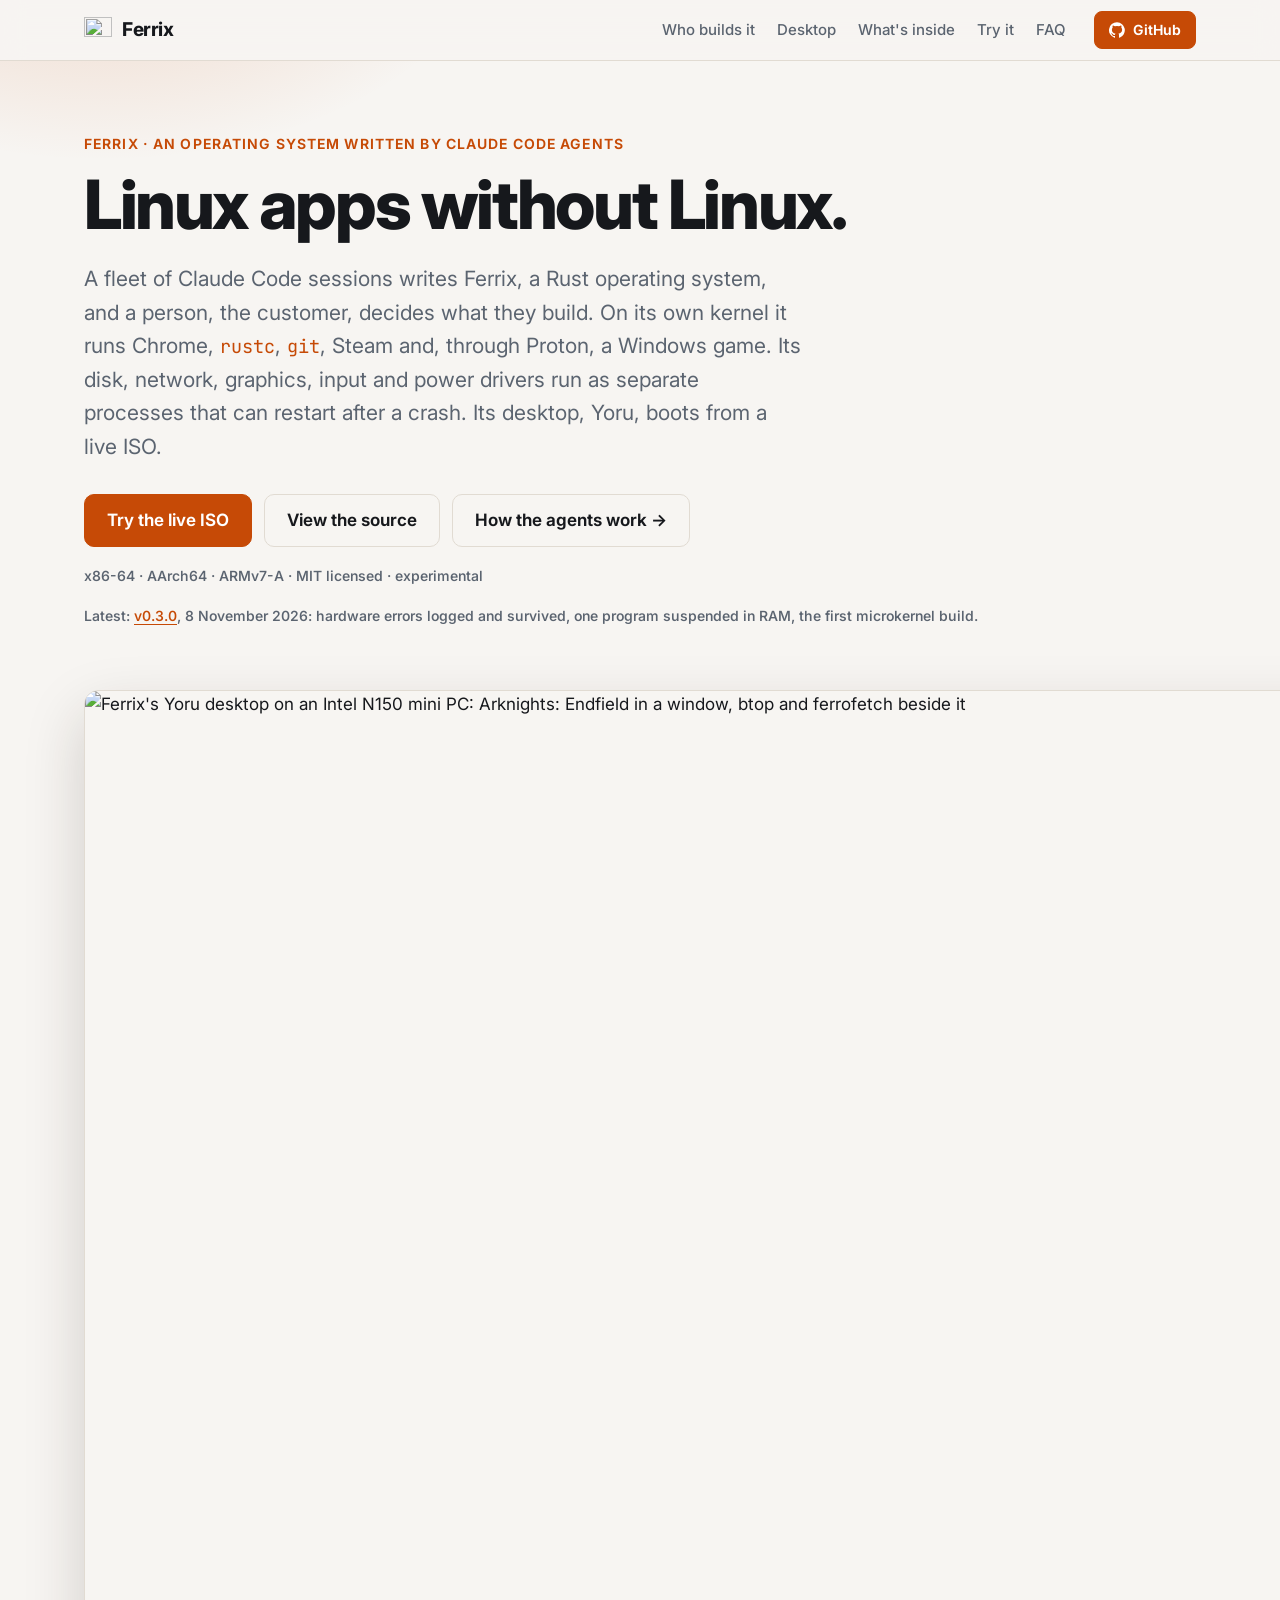
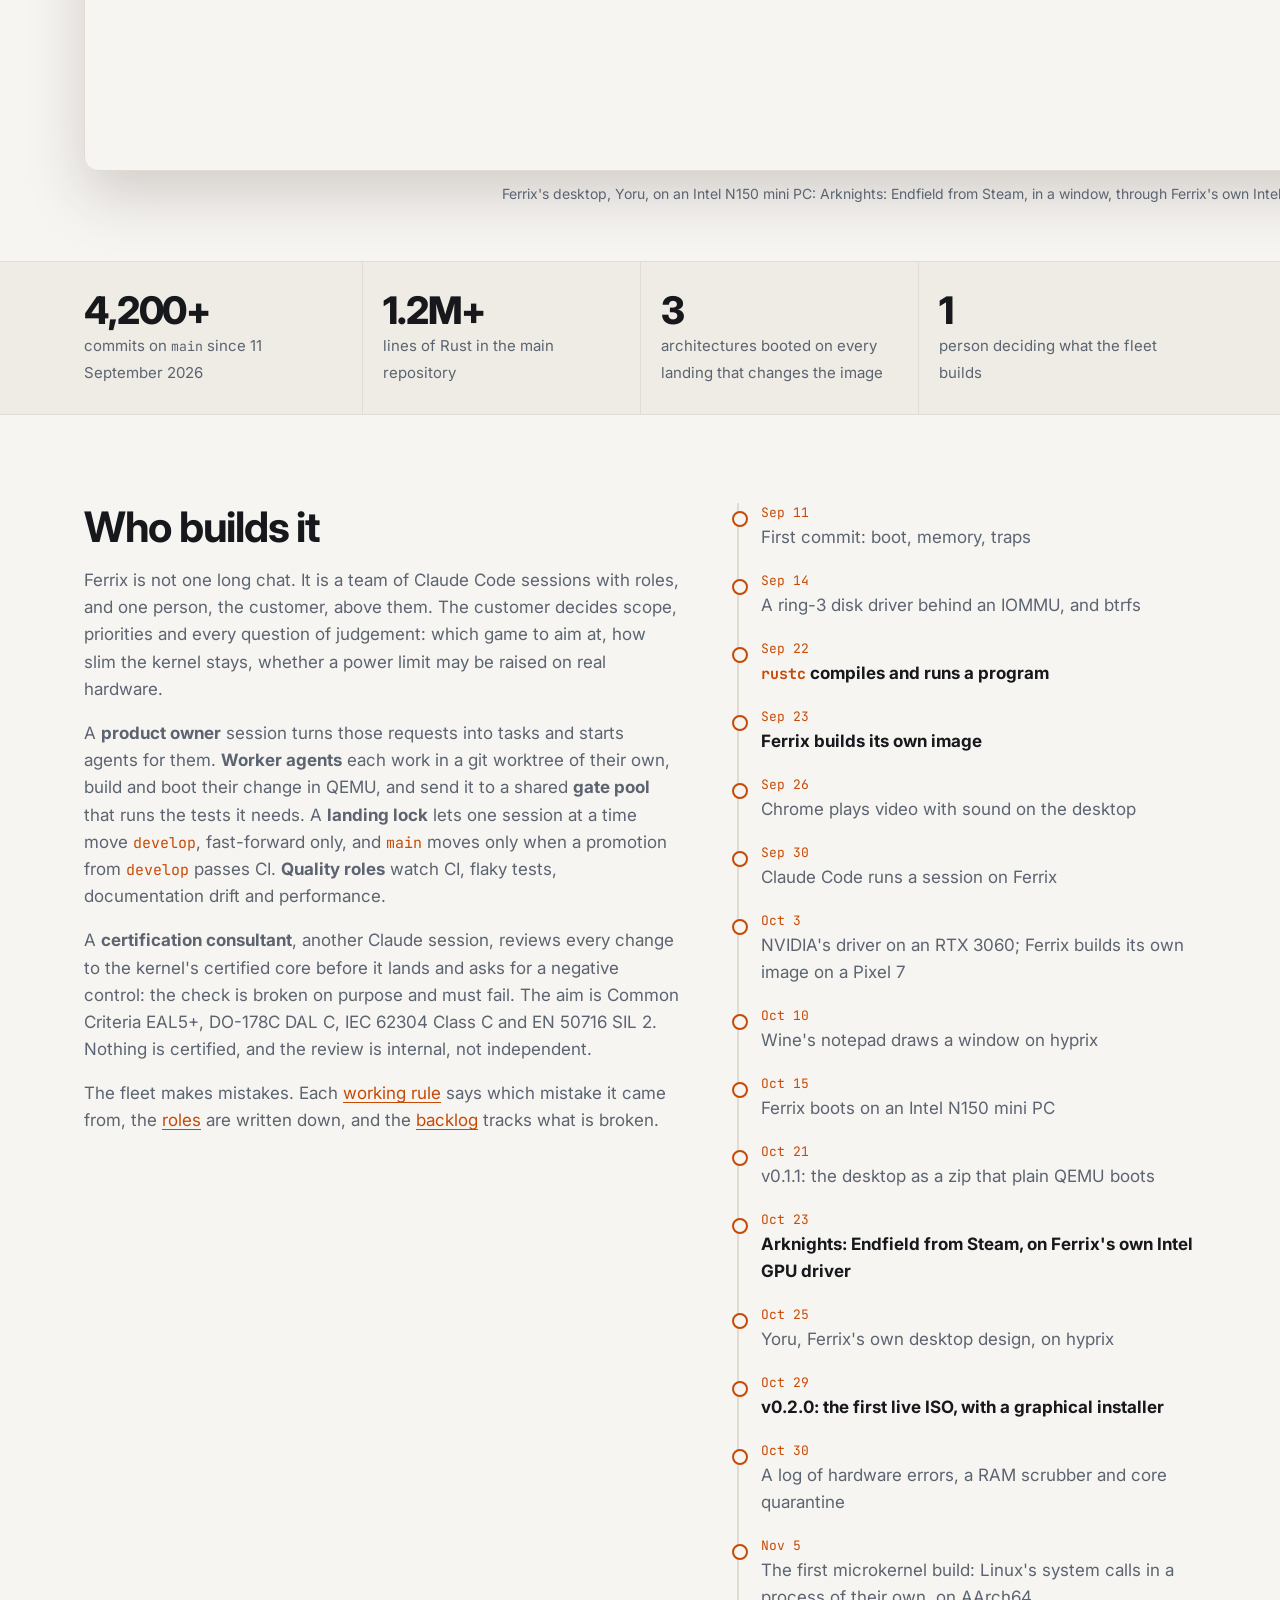
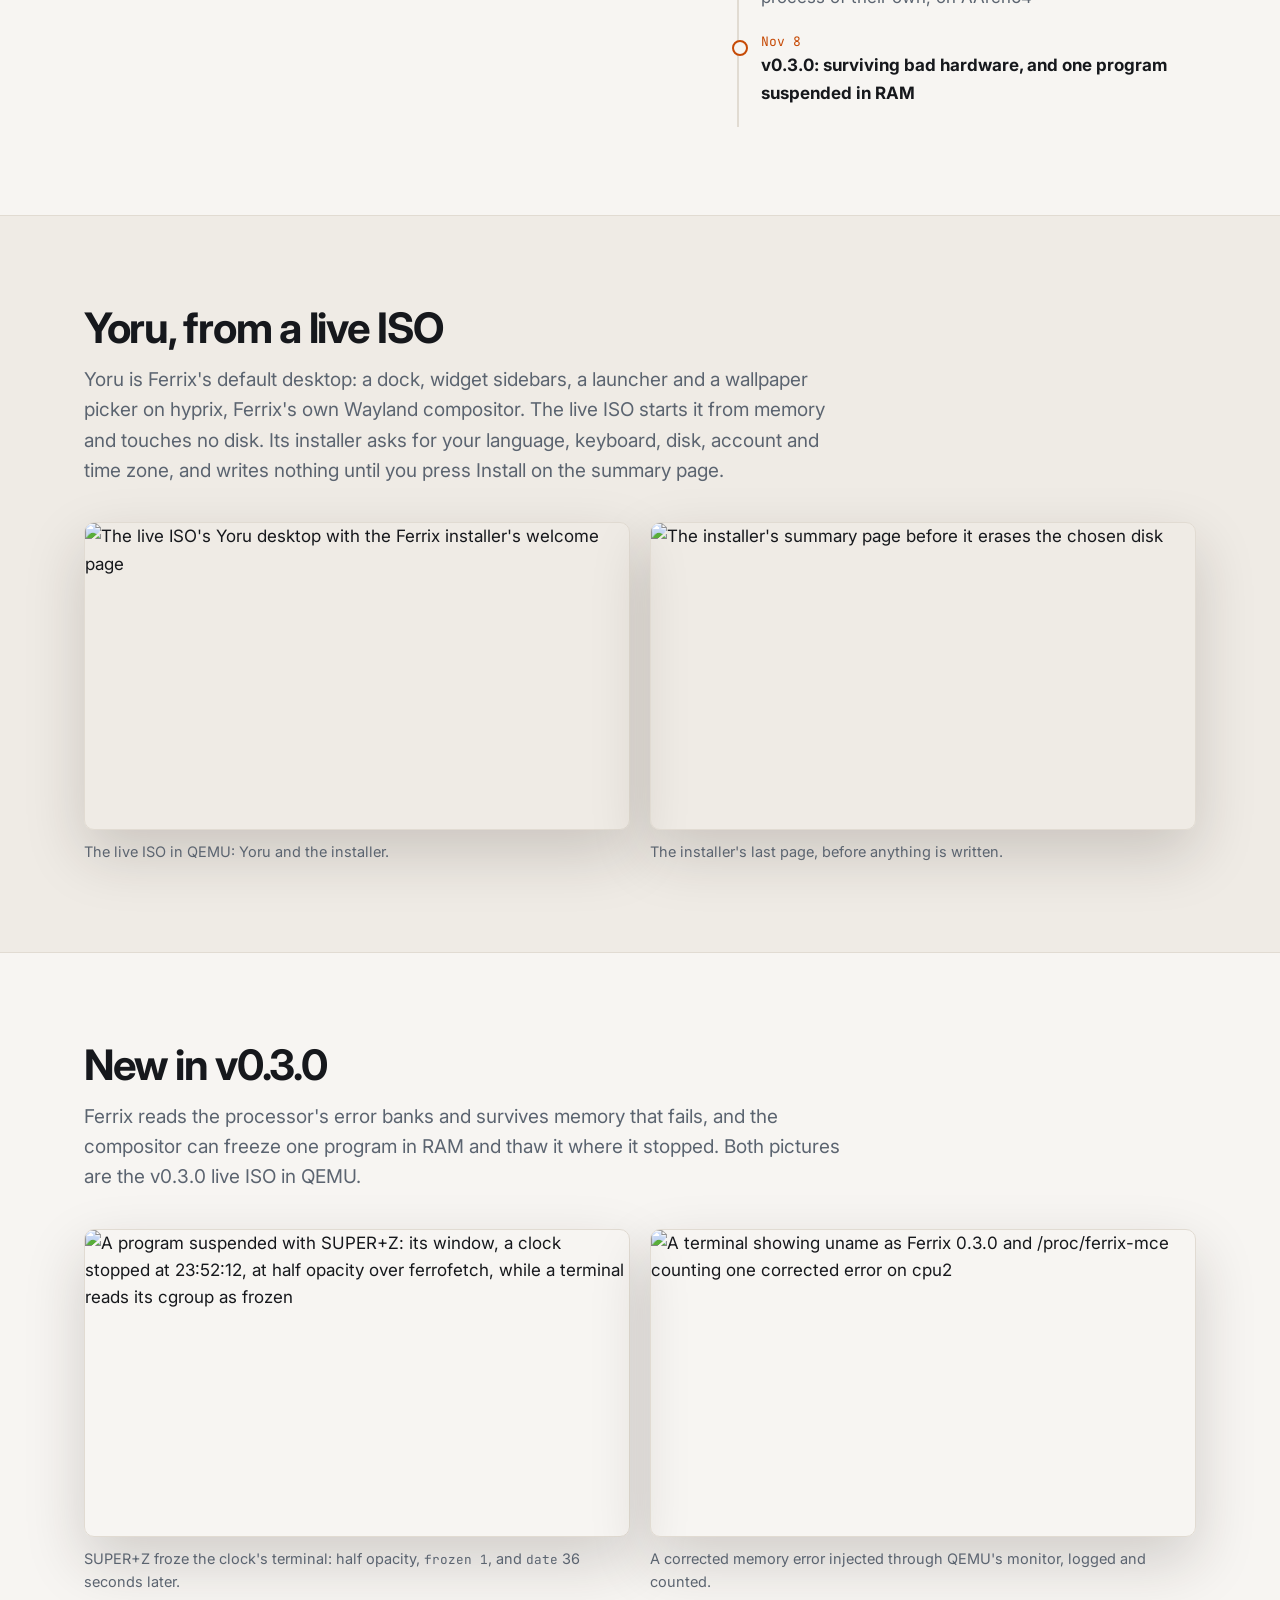
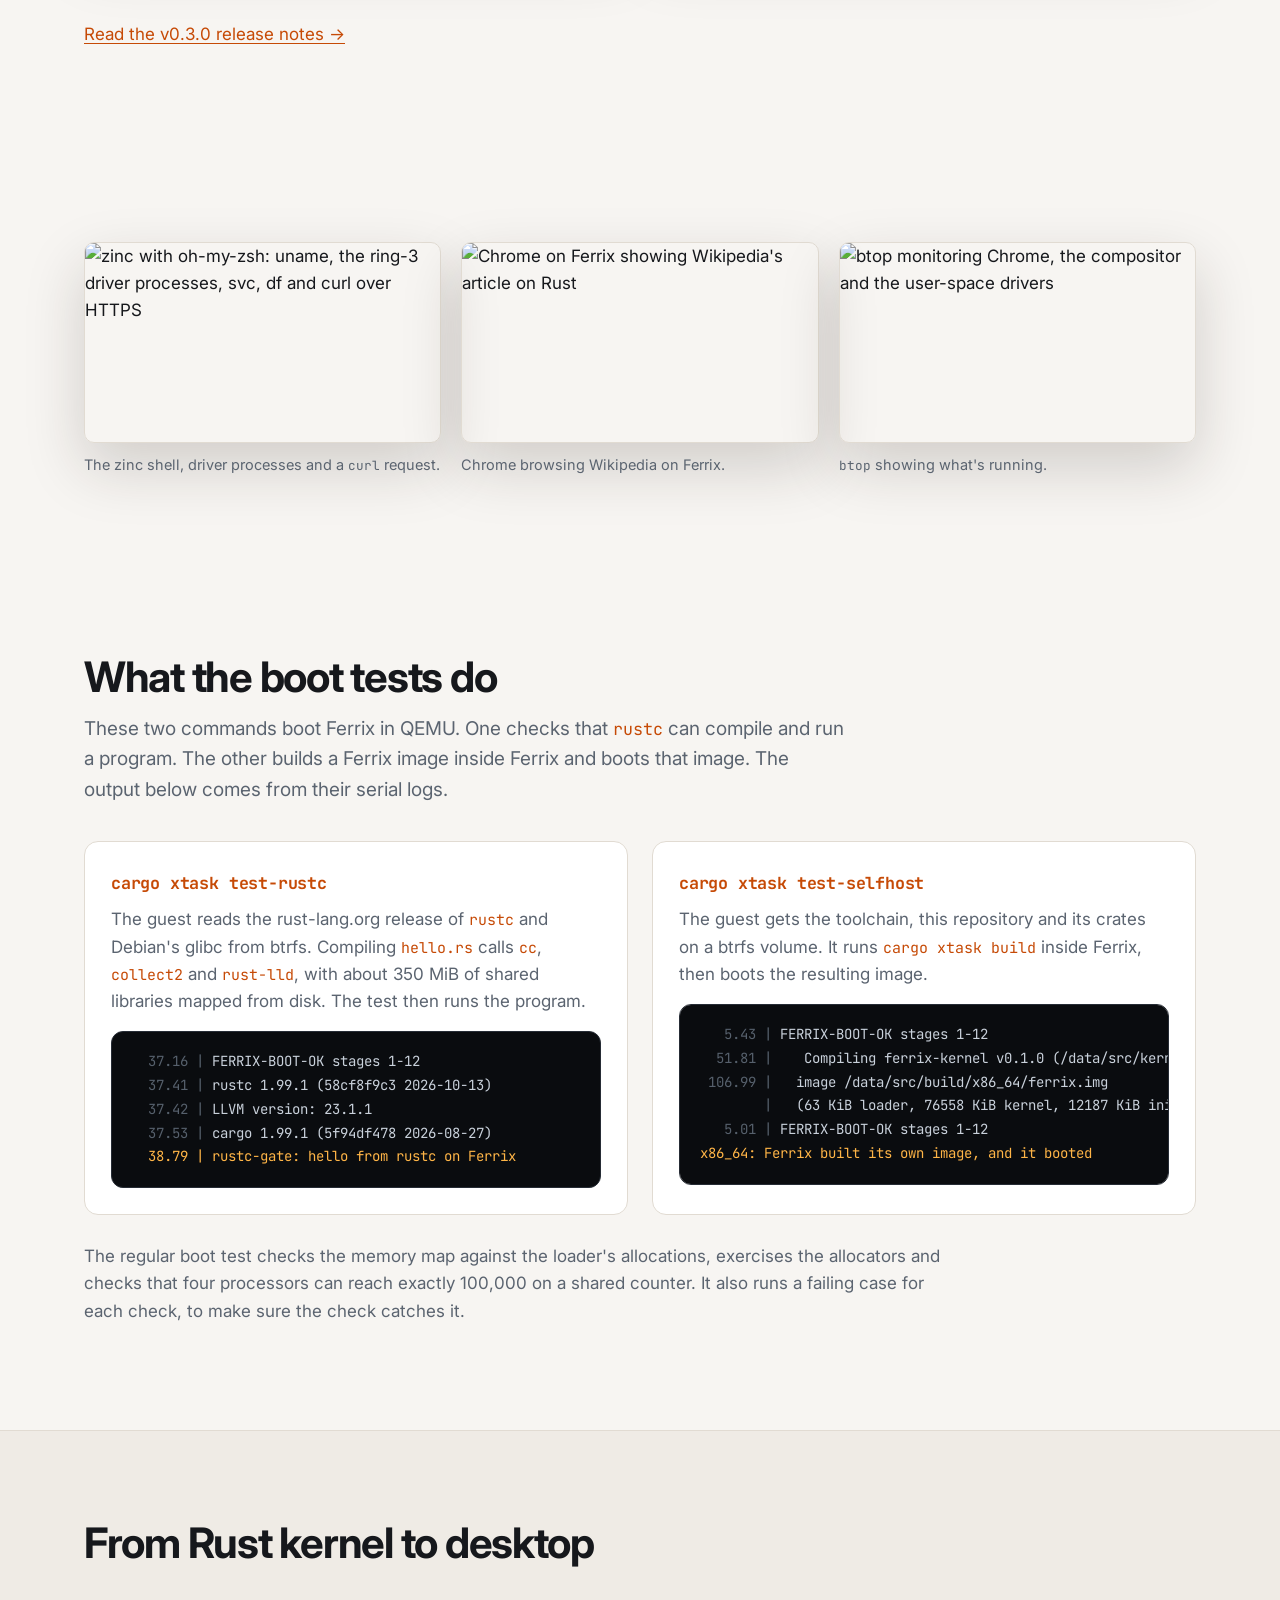
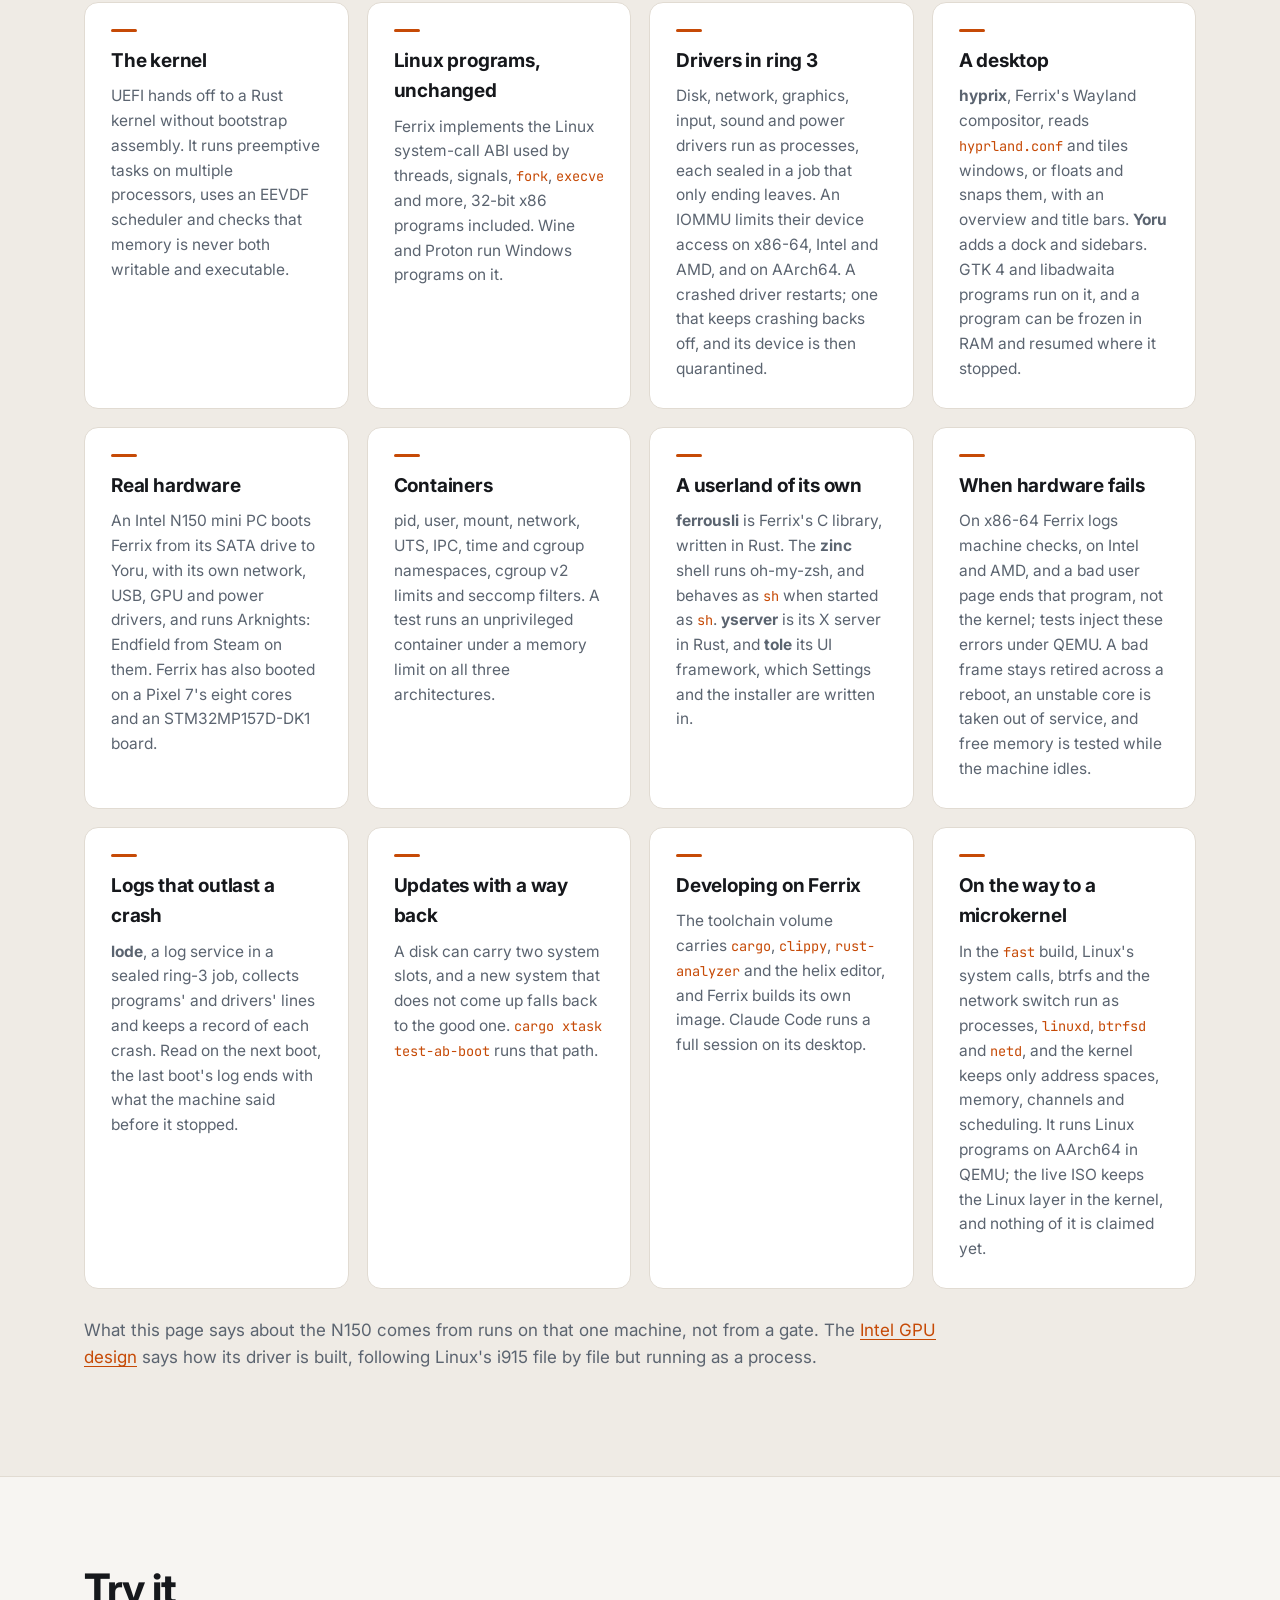
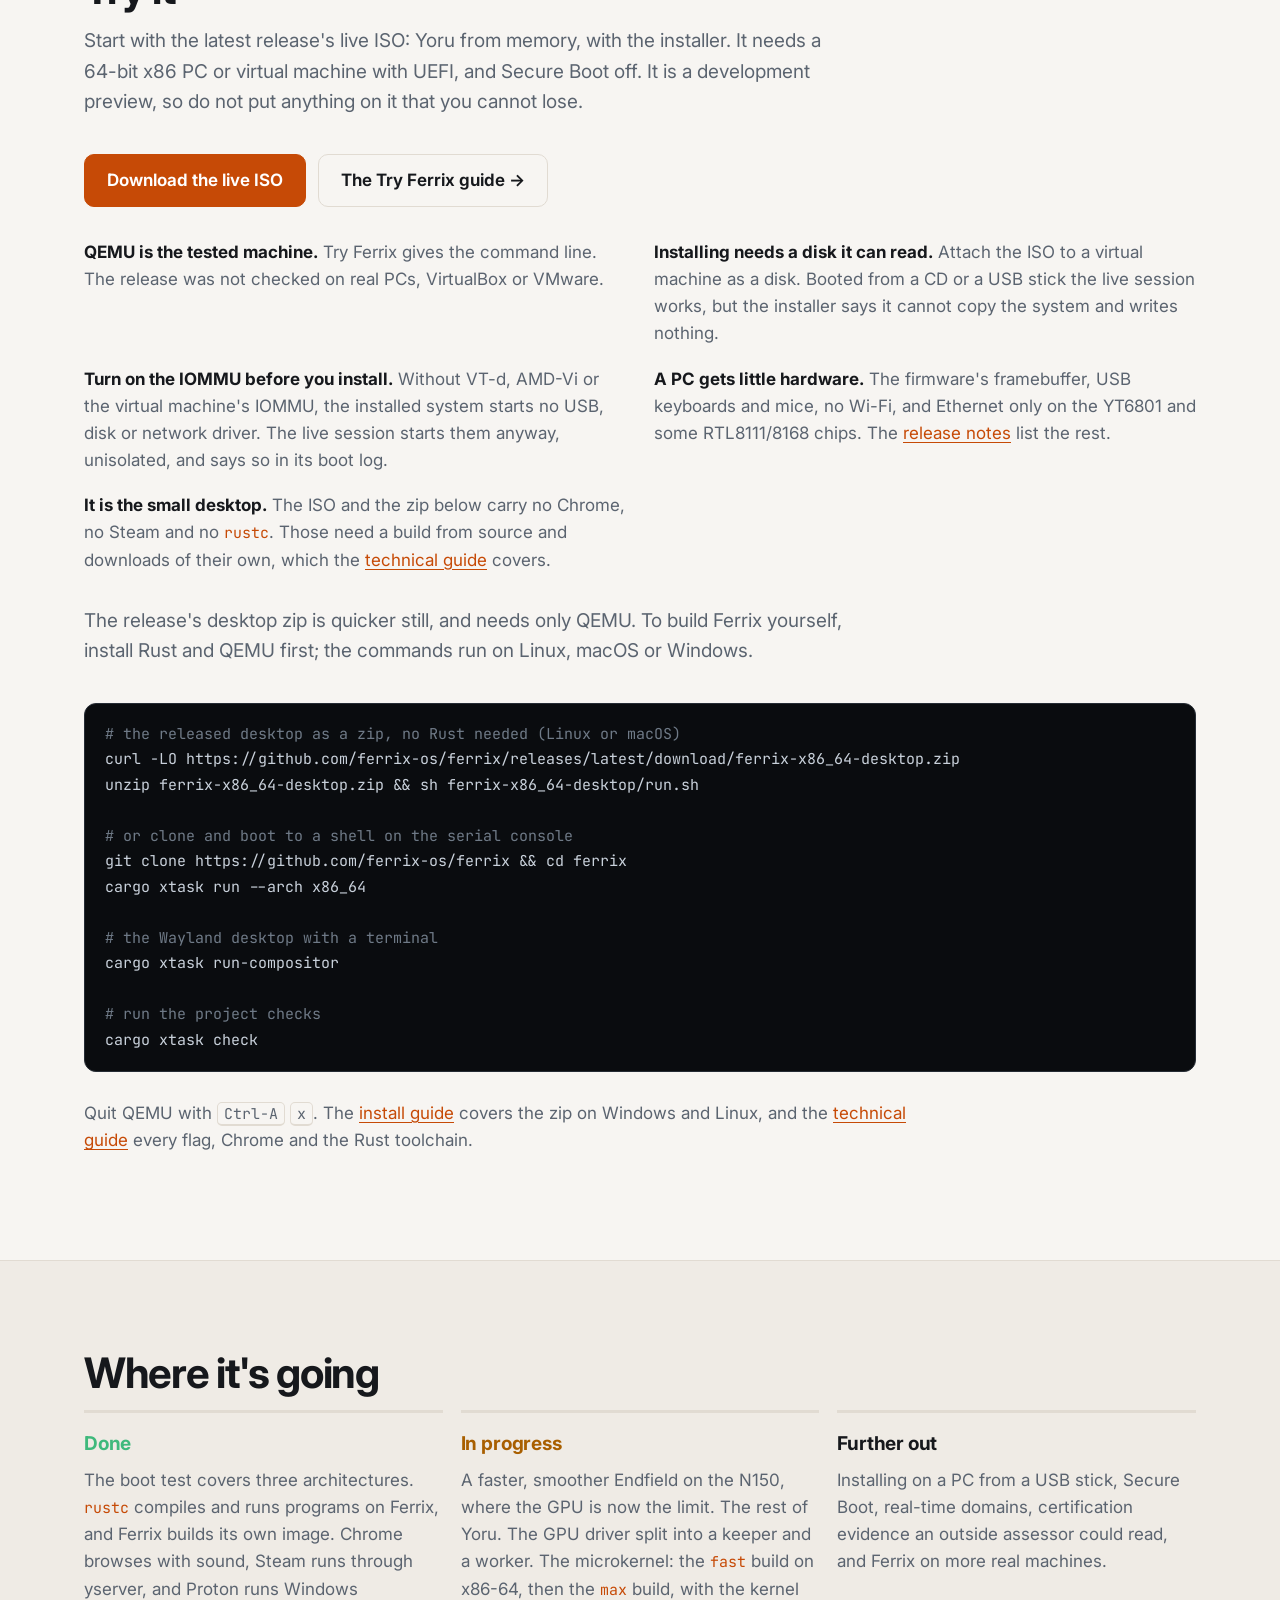
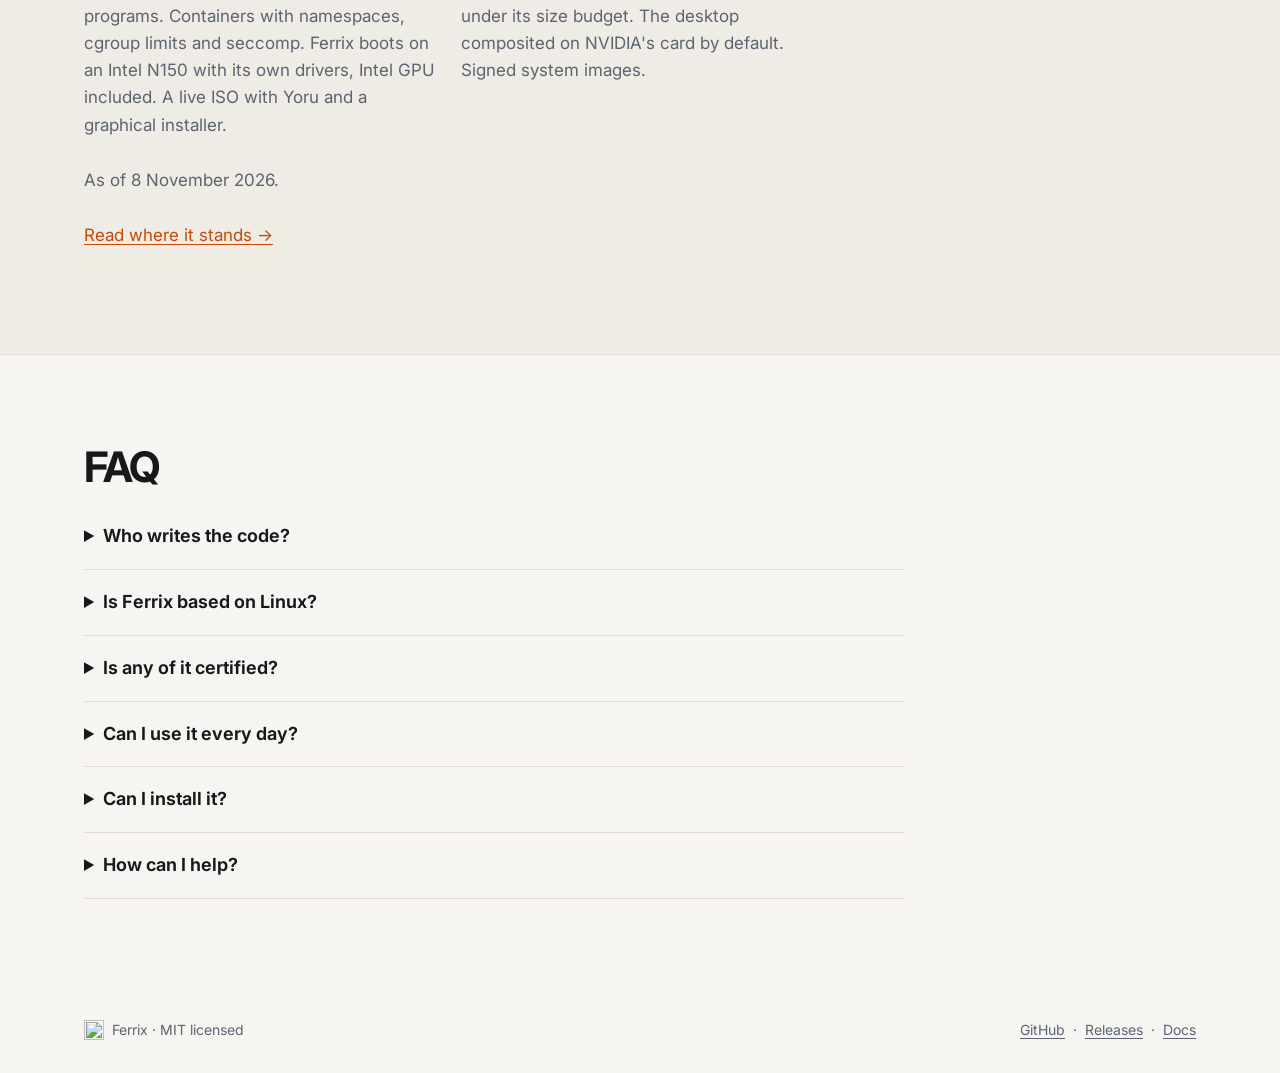
==== commit 1d3f1b30: "v0.3.0: the release on the site, its two pictures, and the microkernel build A line under the hero n" ====
--- a/index.html
+++ b/index.html
@@ -116,6 +116,8 @@
         <a class="btn btn-ghost" href="#built">How the agents work &rarr;</a>
       </div>
       <p class="arches">x86-64 &middot; AArch64 &middot; ARMv7-A &middot; MIT licensed &middot; experimental</p>
+      <p class="arches">Latest: <a href="https://github.com/ferrix-os/ferrix/releases/tag/v0.3.0">v0.3.0</a>, 8 November 2026:
+        hardware errors logged and survived, one program suspended in RAM, the first microkernel build.</p>
     </div>
     <figure class="hero-shot">
       <img src="assets/hero-n150.png" width="1920" height="1080"
@@ -127,8 +129,8 @@
 
 <section class="stats" aria-label="Ferrix in numbers">
   <div class="wrap stats-in">
-    <div><b>3,900+</b><span>commits on <code>main</code> since 11 September 2026</span></div>
-    <div><b>1.1M+</b><span>lines of Rust in the main repository</span></div>
+    <div><b>4,200+</b><span>commits on <code>main</code> since 11 September 2026</span></div>
+    <div><b>1.2M+</b><span>lines of Rust in the main repository</span></div>
     <div><b>3</b><span>architectures booted on every landing that changes the image</span></div>
     <div><b>1</b><span>person deciding what the fleet builds</span></div>
   </div>
@@ -171,6 +173,8 @@
       <li><time datetime="2026-10-25">Oct 25</time> Yoru, Ferrix's own desktop design, on hyprix</li>
       <li><time datetime="2026-10-29">Oct 29</time> <b>v0.2.0: the first live ISO, with a graphical installer</b></li>
       <li><time datetime="2026-10-30">Oct 30</time> A log of hardware errors, a RAM scrubber and core quarantine</li>
+      <li><time datetime="2026-11-05">Nov 5</time> The first microkernel build: Linux's system calls in a process of their own, on AArch64</li>
+      <li><time datetime="2026-11-08">Nov 8</time> <b>v0.3.0: surviving bad hardware, and one program suspended in RAM</b></li>
     </ol>
   </div>
 </section>
@@ -186,6 +190,19 @@
       <figure><img src="assets/live-installer.png" width="1920" height="1080" loading="lazy" alt="The live ISO's Yoru desktop with the Ferrix installer's welcome page"><figcaption>The live ISO in QEMU: Yoru and the installer.</figcaption></figure>
       <figure><img src="assets/installer-summary.png" width="1920" height="1080" loading="lazy" alt="The installer's summary page before it erases the chosen disk"><figcaption>The installer's last page, before anything is written.</figcaption></figure>
     </div>
+  </div>
+</section>
+
+<section class="section" aria-label="New in v0.3.0">
+  <div class="wrap">
+    <h2>New in v0.3.0</h2>
+    <p class="sub">Ferrix reads the processor's error banks and survives memory that fails, and the compositor can
+      freeze one program in RAM and thaw it where it stopped. Both pictures are the v0.3.0 live ISO in QEMU.</p>
+    <div class="gallery two">
+      <figure><img src="assets/suspend.png" width="1920" height="1080" loading="lazy" alt="A program suspended with SUPER+Z: its window, a clock stopped at 23:52:12, at half opacity over ferrofetch, while a terminal reads its cgroup as frozen"><figcaption>SUPER+Z froze the clock's terminal: half opacity, <code>frozen 1</code>, and <code>date</code> 36 seconds later.</figcaption></figure>
+      <figure><img src="assets/machine-check.png" width="1920" height="1080" loading="lazy" alt="A terminal showing uname as Ferrix 0.3.0 and /proc/ferrix-mce counting one corrected error on cpu2"><figcaption>A corrected memory error injected through QEMU's monitor, logged and counted.</figcaption></figure>
+    </div>
+    <p class="note"><a href="https://github.com/ferrix-os/ferrix/releases/tag/v0.3.0">Read the v0.3.0 release notes &rarr;</a></p>
   </div>
 </section>
 
@@ -209,11 +226,11 @@
         <p>The guest reads the rust-lang.org release of <code>rustc</code> and Debian's glibc from btrfs.
           Compiling <code>hello.rs</code> calls <code>cc</code>, <code>collect2</code> and <code>rust-lld</code>,
           with about 350&nbsp;MiB of shared libraries mapped from disk. The test then runs the program.</p>
-        <pre class="term"><span class="ts">  11.41 |</span> FERRIX-BOOT-OK stages 1-12
-<span class="ts">  12.38 |</span> rustc 1.97.1 (8bab26f4f 2026-07-14)
-<span class="ts">  12.40 |</span> LLVM version: 22.1.6
-<span class="ts">  13.28 |</span> cargo 1.97.1 (c980f4866 2026-06-30)
-<span class="ts hi">  18.17 |</span><span class="hi"> rustc-gate: hello from rustc on Ferrix</span></pre>
+        <pre class="term"><span class="ts">  37.16 |</span> FERRIX-BOOT-OK stages 1-12
+<span class="ts">  37.41 |</span> rustc 1.99.1 (58cf8f9c3 2026-10-13)
+<span class="ts">  37.42 |</span> LLVM version: 23.1.1
+<span class="ts">  37.53 |</span> cargo 1.99.1 (5f94df478 2026-08-27)
+<span class="ts hi">  38.79 |</span><span class="hi"> rustc-gate: hello from rustc on Ferrix</span></pre>
       </article>
       <article>
         <h3><code>cargo xtask test-selfhost</code></h3>
@@ -279,8 +296,8 @@
       <article class="card">
         <h3>When hardware fails</h3>
         <p>On x86-64 Ferrix logs machine checks, on Intel and AMD, and a bad user page ends that program, not the
-          kernel; tests inject these errors under QEMU. An unstable core can be taken out of service, and free memory is
-          tested while the machine idles.</p>
+          kernel; tests inject these errors under QEMU. A bad frame stays retired across a reboot, an unstable core is
+          taken out of service, and free memory is tested while the machine idles.</p>
       </article>
       <article class="card">
         <h3>Logs that outlast a crash</h3>
@@ -298,9 +315,11 @@
           helix editor, and Ferrix builds its own image. Claude Code runs a full session on its desktop.</p>
       </article>
       <article class="card">
-        <h3>A kernel without Linux</h3>
-        <p>The build flag <code>linux_abi=off</code> builds a kernel with only Ferrix's own system calls: 1.4&nbsp;MB
-          of code against 7.4&nbsp;MB on x86-64. It is built, not yet booted or claimed for anything.</p>
+        <h3>On the way to a microkernel</h3>
+        <p>In the <code>fast</code> build, Linux's system calls, btrfs and the network switch run as processes,
+          <code>linuxd</code>, <code>btrfsd</code> and <code>netd</code>, and the kernel keeps only address spaces,
+          memory, channels and scheduling. It runs Linux programs on AArch64 in QEMU; the live ISO keeps the Linux layer
+          in the kernel, and nothing of it is claimed yet.</p>
       </article>
     </div>
     <p class="note">What this page says about the N150 comes from runs on that one machine, not from a gate.
@@ -362,10 +381,10 @@
     <h2>Where it's going</h2>
     <div class="road">
       <div><h3 class="done">Done</h3><p>The boot test covers three architectures. <code>rustc</code> compiles and runs programs on Ferrix, and Ferrix builds its own image. Chrome browses with sound, Steam runs through yserver, and Proton runs Windows programs. Containers with namespaces, cgroup limits and seccomp. Ferrix boots on an Intel N150 with its own drivers, Intel GPU included. A live ISO with Yoru and a graphical installer.</p></div>
-      <div><h3 class="doing">In progress</h3><p>A faster, smoother Endfield on the N150, where the GPU is now the limit. The rest of Yoru. The GPU driver split into a keeper and a worker. A smaller kernel on the way to a microkernel, with a Linux layer that can be left out. The desktop composited on NVIDIA's card by default. Signed system images.</p></div>
+      <div><h3 class="doing">In progress</h3><p>A faster, smoother Endfield on the N150, where the GPU is now the limit. The rest of Yoru. The GPU driver split into a keeper and a worker. The microkernel: the <code>fast</code> build on x86-64, then the <code>max</code> build, with the kernel under its size budget. The desktop composited on NVIDIA's card by default. Signed system images.</p></div>
       <div><h3>Further out</h3><p>Installing on a PC from a USB stick, Secure Boot, real-time domains, certification evidence an outside assessor could read, and Ferrix on more real machines.</p></div>
     </div>
-    <p class="note">As of 3 November 2026.</p>
+    <p class="note">As of 8 November 2026.</p>
     <p class="note"><a href="https://github.com/ferrix-os/ferrix/blob/main/docs/roadmap/where-it-stands.md">Read where it stands &rarr;</a></p>
   </div>
 </section>
